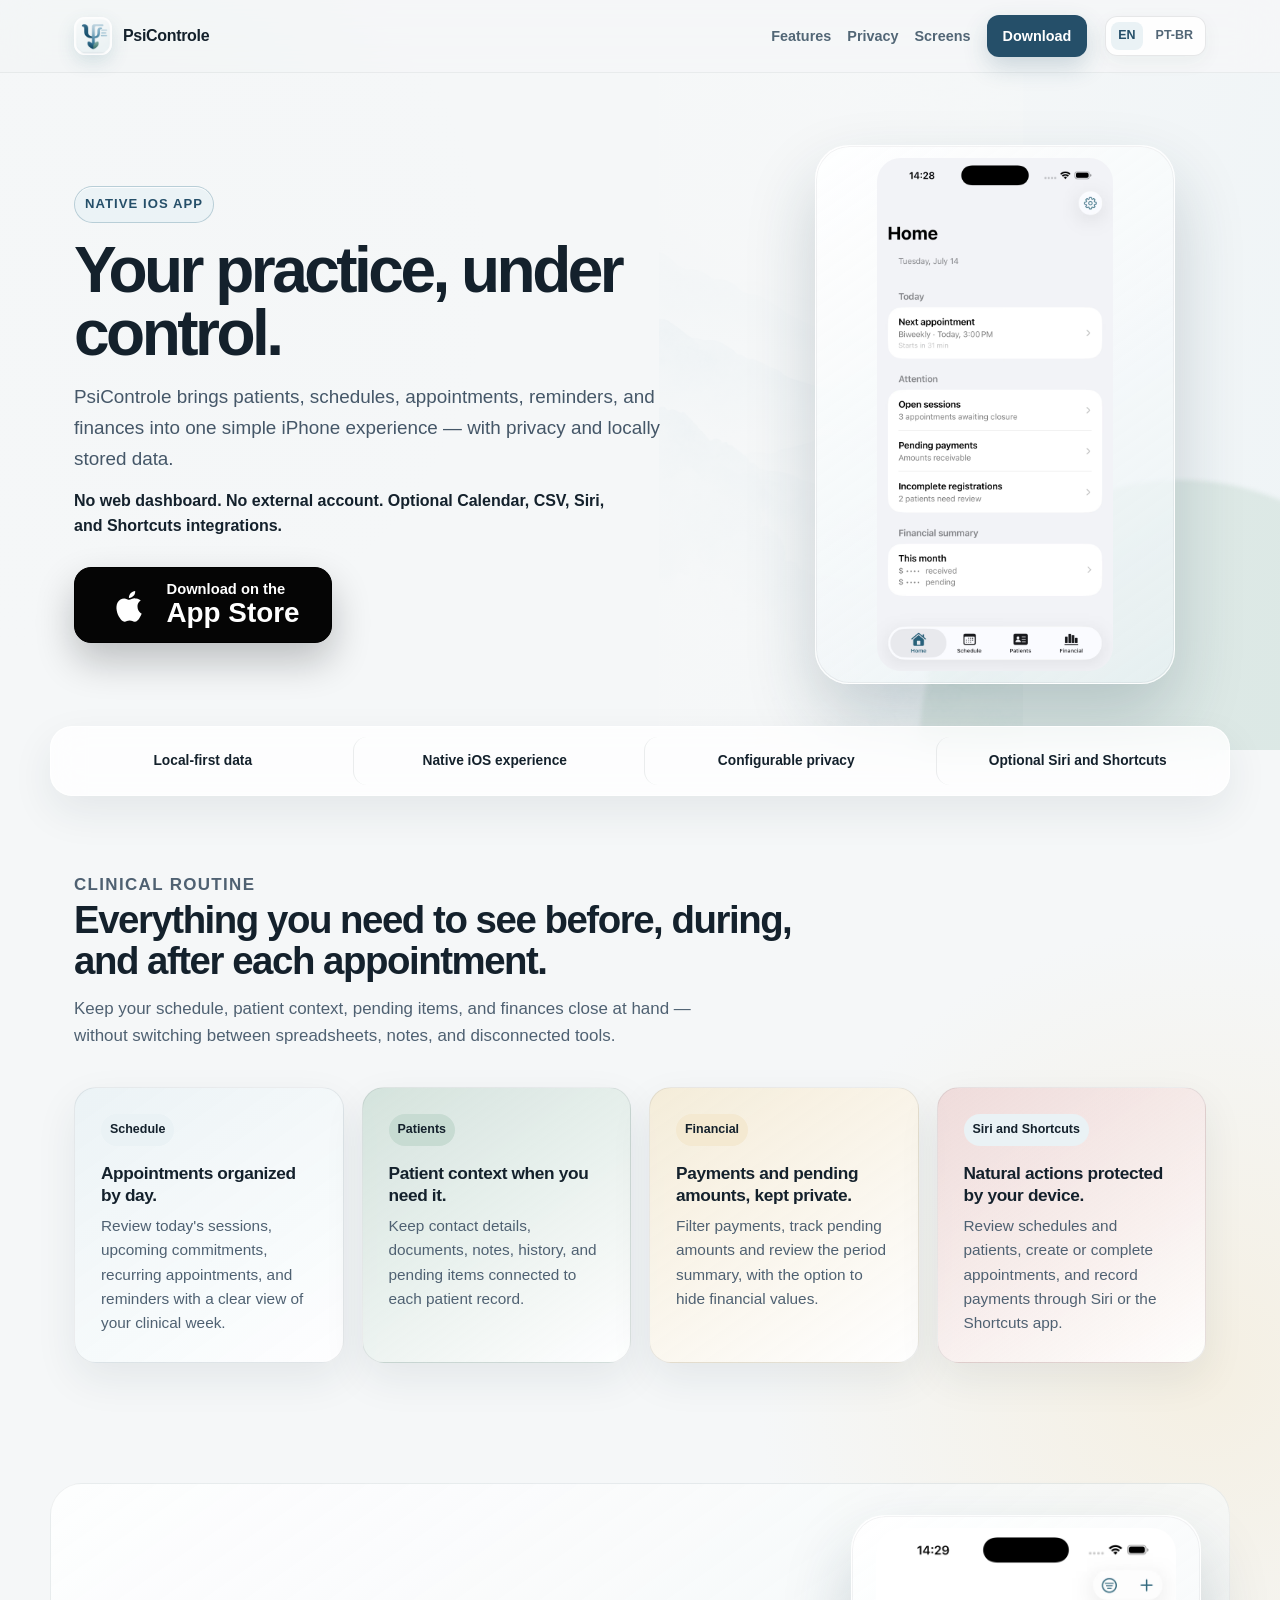
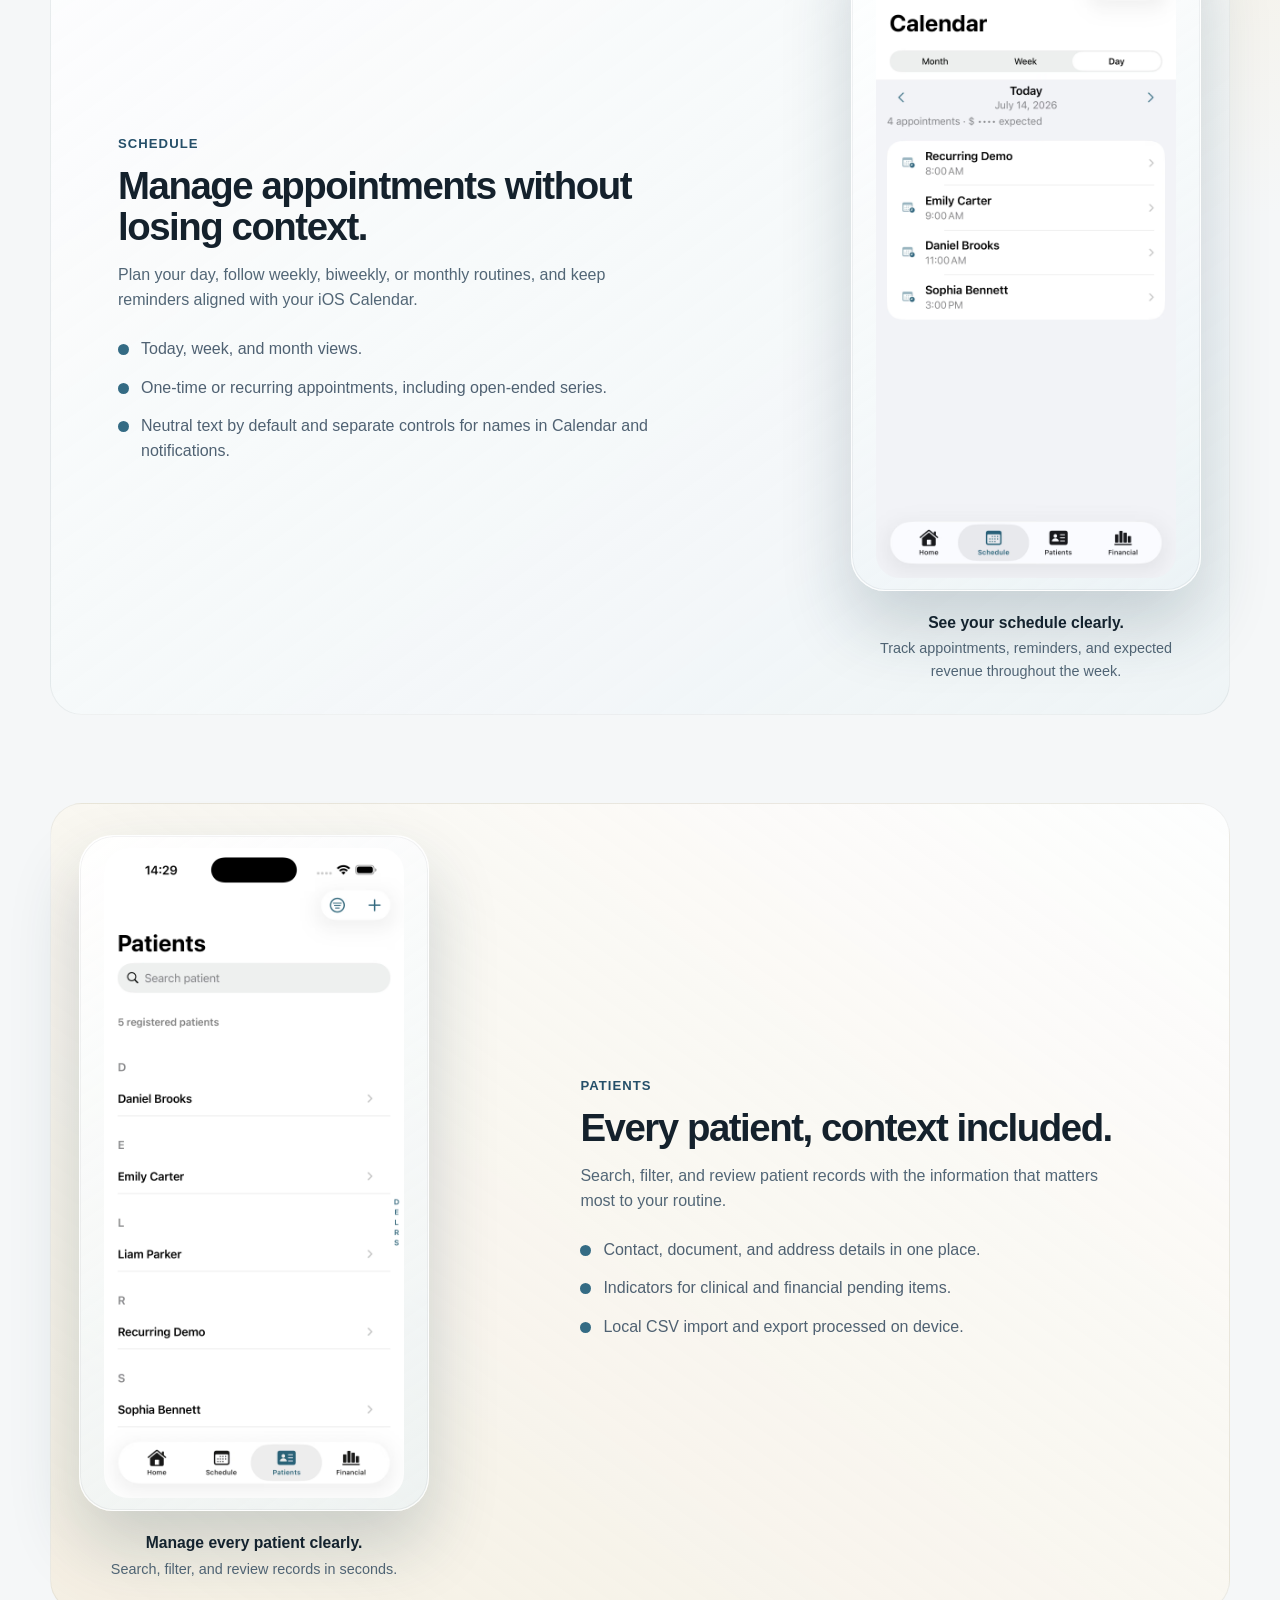
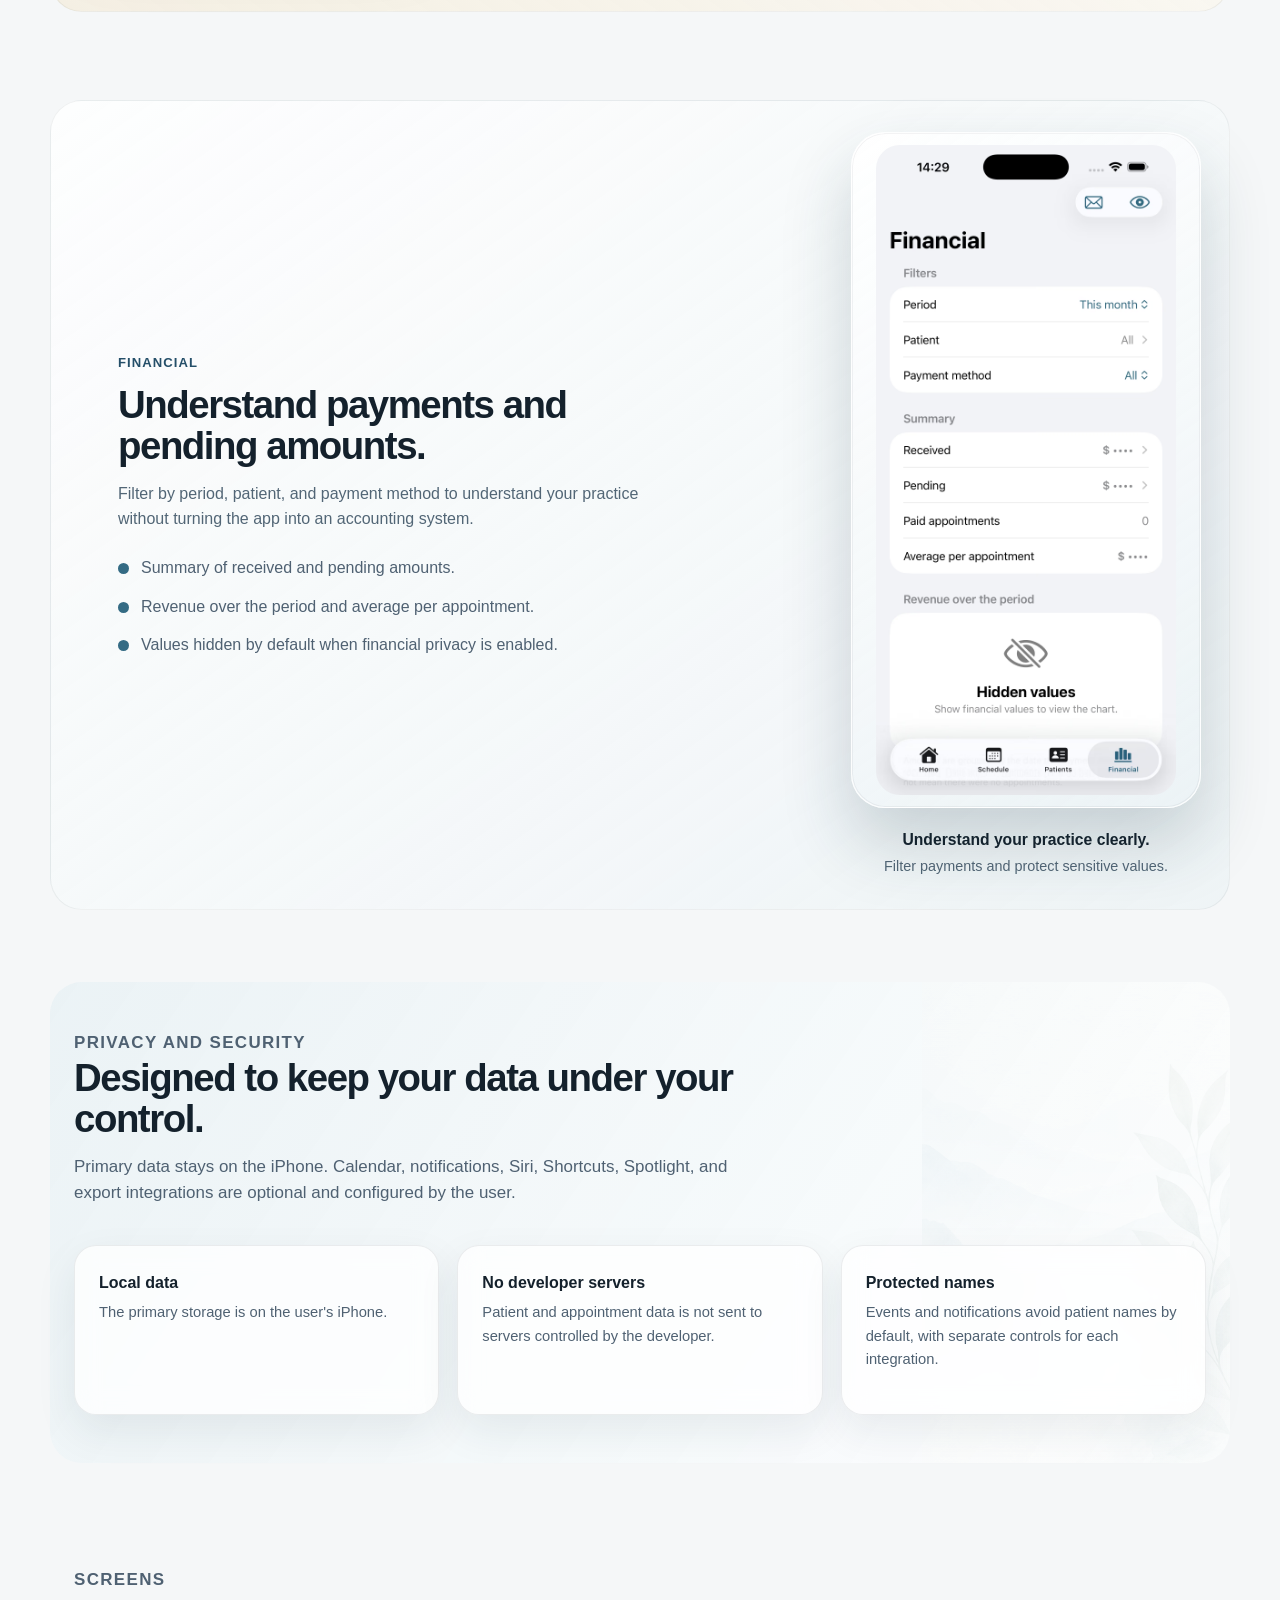
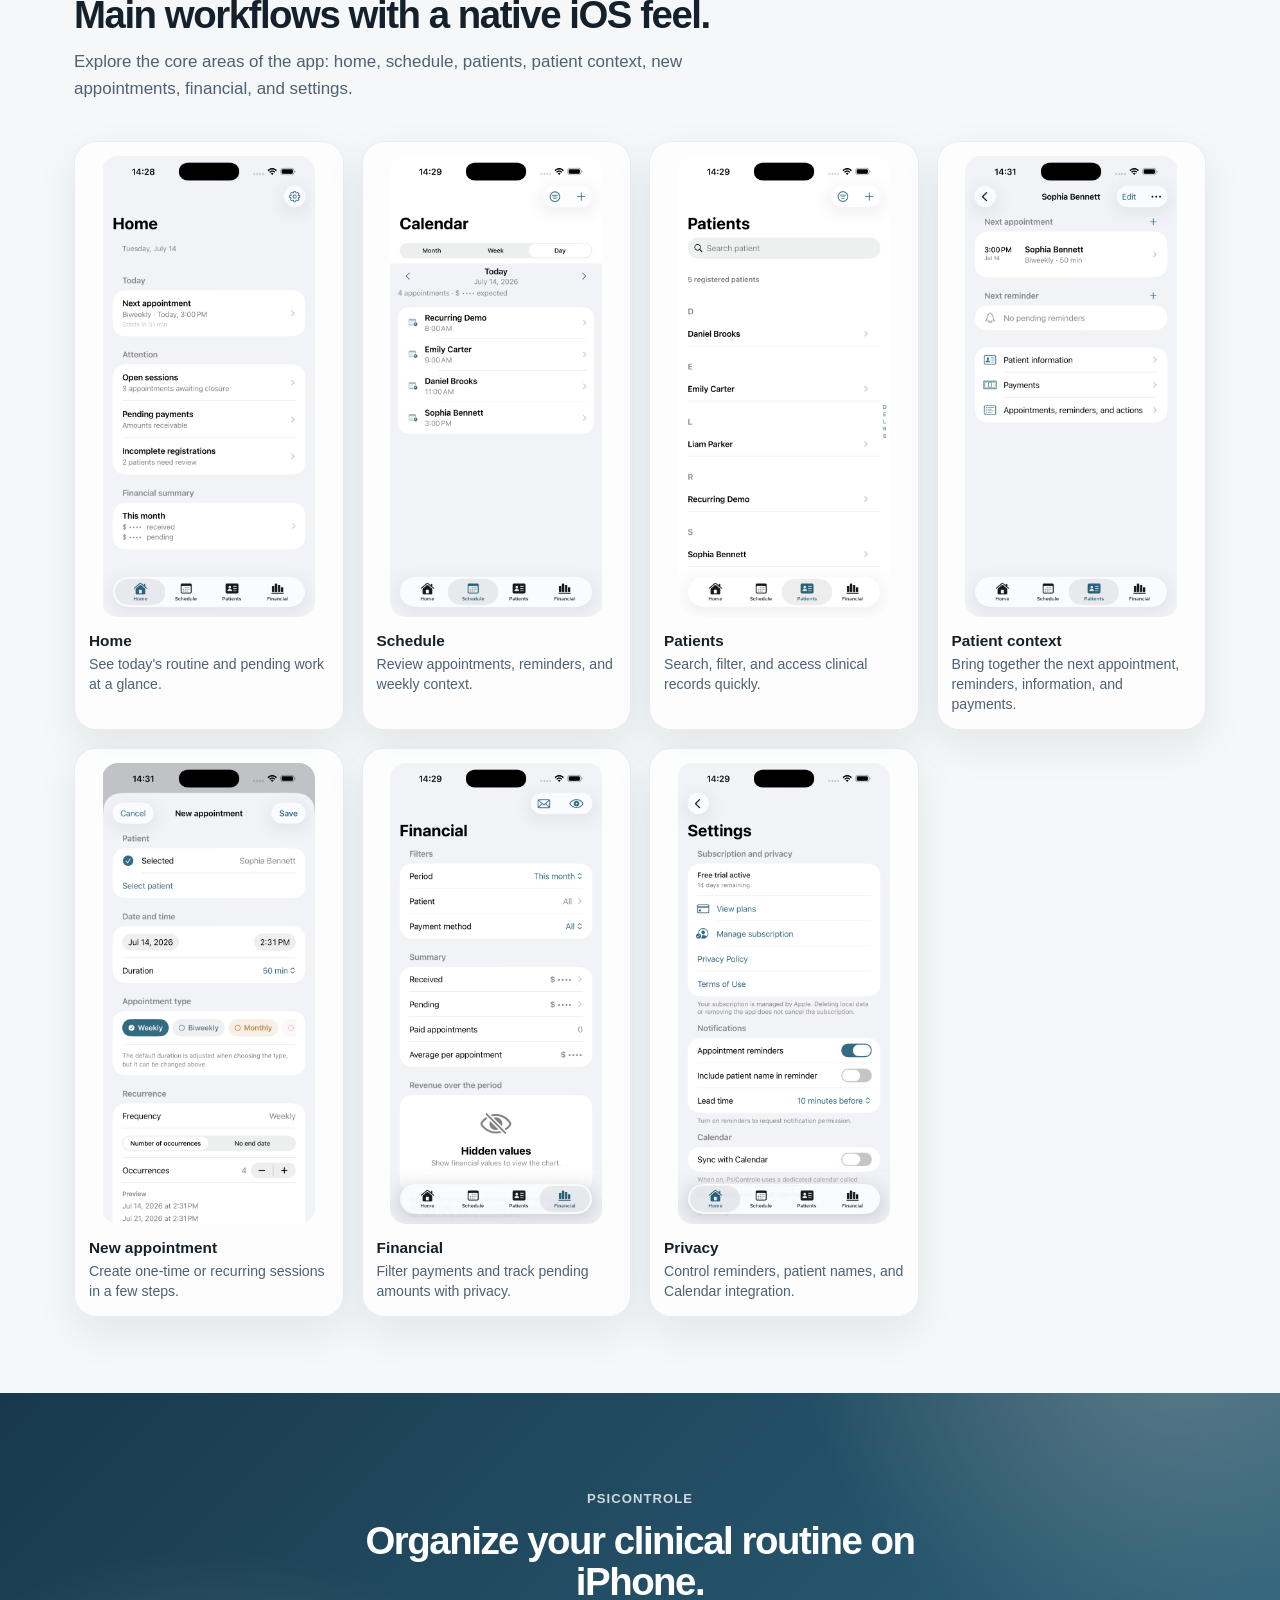
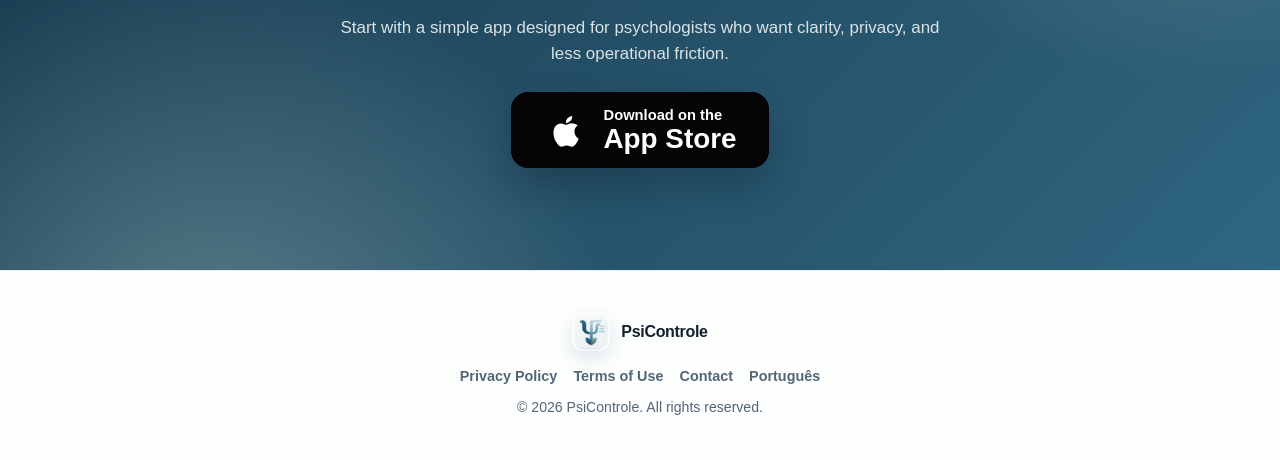
==== index.html @ e73983ee "feat: redesign static landing page" ====
<!DOCTYPE html>
<html lang="pt-BR">
<head>
  <meta charset="UTF-8">
  <meta name="viewport" content="width=device-width, initial-scale=1.0">
  <title>PsiControle</title>
  <meta name="description" content="PsiControle — agenda clínica, pacientes e recebíveis no seu iPhone.">
  <link rel="canonical" href="pt-BR/">
  <link rel="icon" href="assets/img/brand/app-icon.png">
  <link rel="stylesheet" href="styles.css?v=20260716">
  <script>
    (function () {
      var savedLanguage = "";
      var browserLanguage = "";

      try {
        savedLanguage = localStorage.getItem("psicontrole-language") || "";
      } catch (error) {
        savedLanguage = "";
      }

      if (navigator.languages && navigator.languages.length) {
        browserLanguage = navigator.languages[0];
      } else {
        browserLanguage = navigator.language || "";
      }

      savedLanguage = String(savedLanguage).toLowerCase();
      browserLanguage = String(browserLanguage).toLowerCase();

      var target = "pt-BR/";

      if (savedLanguage === "en") {
        target = "en/";
      } else if (savedLanguage === "pt-br") {
        target = "pt-BR/";
      } else if (browserLanguage.indexOf("en") === 0) {
        target = "en/";
      }

      window.location.replace(target);
    })();
  </script>
</head>
<body class="redirect-page">
  <main class="redirect-card" aria-labelledby="redirect-title">
    <img src="assets/img/brand/brand-mark.png" alt="" width="96" height="96">
    <h1 id="redirect-title">PsiControle</h1>
    <p>Escolha uma versão para abrir o site.</p>
    <div class="redirect-actions" aria-label="Idiomas disponíveis">
      <a class="button button-primary" href="pt-BR/">Português</a>
      <a class="button button-secondary" href="en/">English</a>
    </div>
  </main>
</body>
</html>
---- styles.css ----
*,
*::before,
*::after {
  box-sizing: border-box;
}

:root {
  --color-primary: #346b84;
  --color-primary-strong: #2f5d7c;
  --color-ink: #17212b;
  --color-secondary: #536678;
  --color-background: #f7f8fa;
  --color-mist: #eaf2f5;
  --color-warm: #f4e9d1;
  --color-sage: #c7dbd2;
  --color-rose: #eac6c6;
  --color-surface: rgba(255, 255, 255, 0.9);
  --color-surface-solid: #ffffff;
  --color-border: rgba(23, 33, 43, 0.12);
  --color-border-strong: rgba(52, 107, 132, 0.24);
  --shadow-soft: 0 18px 52px rgba(23, 33, 43, 0.12);
  --shadow-card: 0 10px 30px rgba(23, 33, 43, 0.08);
  --radius: 8px;
  --max-width: 1160px;
  --content-width: 720px;
  --font-stack: -apple-system, BlinkMacSystemFont, "SF Pro Display", "SF Pro Text", "Helvetica Neue", Arial, sans-serif;
}

html {
  font-size: 16px;
  -webkit-text-size-adjust: 100%;
  scroll-behavior: smooth;
  scroll-padding-top: 88px;
}

body {
  margin: 0;
  min-height: 100vh;
  font-family: var(--font-stack);
  color: var(--color-ink);
  background:
    linear-gradient(180deg, rgba(247, 248, 250, 0.78) 0%, rgba(247, 248, 250, 0.97) 620px, rgba(247, 248, 250, 1) 100%),
    url("assets/img/brand/onboarding-hero.png") calc(100% + 260px) -130px / 820px auto no-repeat,
    url("assets/img/brand/onboarding-hero.png") -360px 48% / 740px auto no-repeat,
    var(--color-background);
  line-height: 1.58;
}

img {
  display: block;
  max-width: 100%;
  height: auto;
}

picture {
  display: block;
}

a {
  color: inherit;
}

a:focus-visible,
button:focus-visible,
[tabindex]:focus-visible {
  outline: 3px solid rgba(52, 107, 132, 0.42);
  outline-offset: 3px;
}

[id] {
  scroll-margin-top: 88px;
}

.skip-link {
  position: absolute;
  left: 16px;
  top: 12px;
  z-index: 20;
  transform: translateY(-140%);
  padding: 10px 14px;
  border-radius: var(--radius);
  color: #fff;
  background: var(--color-ink);
  text-decoration: none;
}

.skip-link:focus {
  transform: translateY(0);
}

.site-header {
  position: sticky;
  top: 0;
  z-index: 10;
  border-bottom: 1px solid transparent;
  background: rgba(247, 248, 250, 0.86);
  backdrop-filter: blur(18px);
  transition: border-color 150ms ease, box-shadow 150ms ease, background 150ms ease;
}

.site-header.is-scrolled {
  border-bottom-color: rgba(23, 33, 43, 0.1);
  background: rgba(247, 248, 250, 0.94);
  box-shadow: 0 8px 22px rgba(23, 33, 43, 0.06);
}

.site-nav {
  max-width: var(--max-width);
  min-height: 66px;
  margin: 0 auto;
  padding: 0 24px;
  display: flex;
  align-items: center;
  justify-content: space-between;
  gap: 20px;
}

.brand-link,
.footer-brand {
  display: inline-flex;
  align-items: center;
  gap: 10px;
  color: var(--color-ink);
  text-decoration: none;
  font-weight: 700;
}

.brand-link img,
.footer-brand img {
  width: 34px;
  height: 34px;
}

.brand-link span,
.footer-brand span {
  line-height: 1;
}

.nav-actions {
  display: flex;
  align-items: center;
  gap: 18px;
}

.main-nav,
.lang-switch,
.footer-links {
  display: flex;
  align-items: center;
  gap: 16px;
}

.main-nav a,
.lang-switch a,
.footer-links a {
  color: var(--color-secondary);
  text-decoration: none;
  font-size: 0.9rem;
  font-weight: 650;
}

.main-nav a:hover,
.main-nav a.active,
.lang-switch a:hover,
.lang-switch a.lang-active,
.footer-links a:hover {
  color: var(--color-primary-strong);
}

.nav-download {
  min-height: 34px;
  padding: 7px 12px;
  border: 1px solid var(--color-border-strong);
  border-radius: var(--radius);
  background: rgba(255, 255, 255, 0.72);
}

.lang-switch {
  gap: 6px;
  padding: 5px;
  border: 1px solid rgba(23, 33, 43, 0.1);
  border-radius: var(--radius);
  background: rgba(255, 255, 255, 0.74);
}

.lang-switch a {
  padding: 4px 7px;
  border-radius: 6px;
  font-size: 0.78rem;
}

.lang-switch a.lang-active {
  background: var(--color-mist);
}

.page-shell {
  overflow: hidden;
}

.hero {
  position: relative;
  background:
    linear-gradient(90deg, rgba(247, 248, 250, 0.99) 0%, rgba(247, 248, 250, 0.94) 46%, rgba(247, 248, 250, 0.7) 100%),
    url("assets/img/brand/onboarding-hero.png") right center / auto 102% no-repeat;
}

.hero-inner {
  max-width: var(--max-width);
  margin: 0 auto;
  padding: 82px 24px 62px;
  display: grid;
  grid-template-columns: minmax(0, 0.9fr) minmax(300px, 0.74fr);
  align-items: center;
  gap: 68px;
}

.hero-copy {
  max-width: 650px;
}

.eyebrow,
.section-kicker {
  color: var(--color-primary-strong);
  font-size: 0.82rem;
  font-weight: 800;
  text-transform: uppercase;
  letter-spacing: 0;
}

.eyebrow {
  display: inline-flex;
  align-items: center;
  gap: 8px;
  margin: 0 0 16px;
  padding: 7px 10px;
  border: 1px solid var(--color-border-strong);
  border-radius: var(--radius);
  background: rgba(234, 242, 245, 0.78);
}

.section-kicker {
  margin-bottom: 10px;
}

h1,
h2,
h3,
p {
  margin-top: 0;
}

h1 {
  margin-bottom: 18px;
  font-size: 3.8rem;
  line-height: 1.04;
  font-weight: 800;
  letter-spacing: 0;
}

h2 {
  margin-bottom: 14px;
  font-size: 2rem;
  line-height: 1.18;
  font-weight: 780;
  letter-spacing: 0;
}

h3 {
  margin-bottom: 8px;
  font-size: 1.08rem;
  line-height: 1.28;
  font-weight: 760;
  letter-spacing: 0;
}

p {
  color: var(--color-secondary);
}

code {
  padding: 2px 5px;
  border: 1px solid rgba(23, 33, 43, 0.1);
  border-radius: 5px;
  color: var(--color-ink);
  background: rgba(255, 255, 255, 0.74);
  font-family: "SF Mono", ui-monospace, Menlo, Consolas, monospace;
  font-size: 0.9em;
}

.hero-subtitle {
  max-width: 590px;
  margin-bottom: 14px;
  color: #455768;
  font-size: 1.16rem;
}

.hero-support {
  max-width: 560px;
  margin-bottom: 28px;
  color: var(--color-ink);
  font-size: 1rem;
  font-weight: 680;
}

.hero-actions,
.section-actions {
  display: flex;
  align-items: center;
  flex-wrap: wrap;
  gap: 14px;
}

.button {
  display: inline-flex;
  min-height: 48px;
  align-items: center;
  justify-content: center;
  padding: 13px 18px;
  border: 1px solid transparent;
  border-radius: var(--radius);
  text-decoration: none;
  font-size: 0.98rem;
  font-weight: 760;
  line-height: 1.1;
  transition: transform 150ms ease, box-shadow 150ms ease, background 150ms ease;
}

.button:hover {
  transform: translateY(-1px);
}

.button-primary {
  color: #fff;
  background: var(--color-primary-strong);
  box-shadow: 0 12px 28px rgba(47, 93, 124, 0.26);
}

.button-primary:hover {
  background: var(--color-primary);
}

.button-secondary {
  color: var(--color-primary-strong);
  border-color: var(--color-border-strong);
  background: rgba(255, 255, 255, 0.74);
}

.button.is-disabled,
.app-store-badge.is-disabled,
.nav-download.is-disabled {
  cursor: default;
  opacity: 0.58;
  box-shadow: none;
}

.button.is-disabled:hover,
.app-store-badge.is-disabled:hover,
.nav-download.is-disabled:hover {
  transform: none;
}

.app-store-badge {
  display: inline-flex;
  width: 258px;
  min-height: 76px;
  align-items: center;
  justify-content: center;
  gap: 16px;
  padding: 12px 22px;
  border: 1px solid #000;
  border-radius: 14px;
  color: #fff;
  background: #050505;
  text-decoration: none;
  box-shadow: 0 12px 28px rgba(0, 0, 0, 0.22);
  transition: transform 150ms ease, box-shadow 150ms ease, background 150ms ease;
}

.app-store-badge:hover {
  transform: translateY(-1px);
  background: #151515;
  box-shadow: 0 14px 30px rgba(0, 0, 0, 0.26);
}

.app-store-glyph {
  flex: 0 0 auto;
  width: 44px;
  height: 44px;
}

.app-store-glyph svg {
  width: 100%;
  height: 100%;
  fill: currentColor;
}

.app-store-copy {
  display: grid;
  gap: 2px;
  min-width: 0;
  text-align: left;
  line-height: 1;
}

.app-store-preline,
.app-store-store {
  display: block;
  color: #fff;
  white-space: nowrap;
}

.app-store-preline {
  font-size: 0.92rem;
  font-weight: 600;
}

.app-store-store {
  font-size: 1.74rem;
  font-weight: 760;
}

.hero-visual {
  justify-self: center;
  width: min(100%, 420px);
}

.phone-frame {
  position: relative;
  padding: 0;
  border: 0;
  background: transparent;
  box-shadow: none;
}

.phone-frame img {
  width: 100%;
  aspect-ratio: 1242 / 2688;
  object-fit: contain;
  box-shadow: none;
  mix-blend-mode: multiply;
}

.hero .phone-frame img {
  height: min(58svh, 560px);
  width: auto;
  max-width: 100%;
  aspect-ratio: auto;
  object-position: top center;
}

.trust-strip {
  padding: 0 24px;
}

.trust-strip-inner {
  max-width: var(--max-width);
  margin: 0 auto;
  display: grid;
  grid-template-columns: repeat(4, minmax(0, 1fr));
  gap: 12px;
}

.trust-item {
  min-height: 48px;
  padding: 12px 16px;
  display: flex;
  align-items: center;
  justify-content: center;
  border: 1px solid rgba(52, 107, 132, 0.16);
  border-radius: var(--radius);
  background: rgba(255, 255, 255, 0.82);
}

.trust-item strong {
  display: block;
  color: var(--color-ink);
  font-size: 0.86rem;
  line-height: 1.25;
  text-align: center;
}

.content-section {
  max-width: var(--max-width);
  margin: 0 auto;
  padding: 82px 24px;
}

.section-heading {
  max-width: var(--content-width);
  margin-bottom: 30px;
}

.section-heading p {
  max-width: 670px;
  margin-bottom: 0;
  color: #4f6172;
  font-size: 1.06rem;
}

.feature-grid {
  display: grid;
  grid-template-columns: repeat(3, minmax(0, 1fr));
  gap: 16px;
}

.feature-card,
.privacy-point,
.legal-card,
.screenshot-card {
  border: 1px solid var(--color-border);
  border-radius: var(--radius);
  background: var(--color-surface);
  box-shadow: var(--shadow-card);
}

.feature-card {
  min-height: 196px;
  padding: 22px;
}

.feature-card p {
  margin-bottom: 0;
  color: #4f6172;
  font-size: 0.96rem;
}

.feature-chip {
  display: inline-flex;
  margin-bottom: 16px;
  padding: 6px 9px;
  border-radius: 6px;
  color: var(--color-ink);
  background: var(--chip-color, var(--color-mist));
  font-size: 0.78rem;
  font-weight: 800;
}

.feature-chip.teal {
  --chip-color: var(--color-mist);
}

.feature-chip.warm {
  --chip-color: var(--color-warm);
}

.feature-chip.sage {
  --chip-color: var(--color-sage);
}

.feature-chip.rose {
  --chip-color: var(--color-rose);
}

.split-section {
  display: grid;
  grid-template-columns: minmax(0, 0.92fr) minmax(280px, 0.72fr);
  gap: 42px;
  align-items: center;
}

.split-section.reverse {
  grid-template-columns: minmax(280px, 0.72fr) minmax(0, 0.92fr);
}

.split-section.reverse .split-copy {
  order: 2;
}

.split-section.reverse .split-media {
  order: 1;
}

.split-copy {
  max-width: 620px;
}

.check-list {
  display: grid;
  gap: 13px;
  margin: 24px 0 0;
  padding: 0;
  list-style: none;
}

.check-list li {
  display: grid;
  grid-template-columns: 11px minmax(0, 1fr);
  gap: 12px;
  color: #4f6172;
}

.check-list li::before {
  content: "";
  width: 11px;
  height: 11px;
  margin-top: 8px;
  border-radius: 50%;
  background: var(--color-primary);
}

.split-media {
  justify-self: center;
  width: min(100%, 430px);
  margin: 0;
}

.split-media .phone-frame img {
  width: 100%;
  max-height: none;
  margin: 0 auto;
}

.screen-caption {
  max-width: 340px;
  margin: 14px auto 0;
  text-align: center;
}

.screen-caption strong,
.screen-caption span {
  display: block;
}

.screen-caption strong {
  color: var(--color-ink);
  font-size: 0.98rem;
}

.screen-caption span {
  margin-top: 2px;
  color: var(--color-secondary);
  font-size: 0.9rem;
}

.privacy-section {
  position: relative;
}

.privacy-section::before {
  content: "";
  position: absolute;
  inset: 34px 24px;
  z-index: -1;
  border-radius: var(--radius);
  background:
    linear-gradient(135deg, rgba(255, 255, 255, 0.9), rgba(234, 242, 245, 0.76)),
    url("assets/img/brand/onboarding-hero.png") right center / auto 132% no-repeat;
}

.privacy-points {
  display: grid;
  grid-template-columns: repeat(3, minmax(0, 1fr));
  gap: 14px;
}

.privacy-point {
  min-height: 154px;
  padding: 18px;
}

.privacy-point strong,
.privacy-point span {
  display: block;
}

.privacy-point strong {
  margin-bottom: 6px;
  color: var(--color-ink);
}

.privacy-point span {
  color: #4f6172;
  font-size: 0.92rem;
}

.screenshot-gallery {
  display: grid;
  grid-template-columns: repeat(2, minmax(0, 1fr));
  gap: 18px;
}

.screenshot-card {
  min-width: 0;
  margin: 0;
  padding: 16px;
}

.screenshot-card img {
  width: 100%;
  max-height: none;
  margin: 0 auto;
  aspect-ratio: 1242 / 2688;
  object-fit: contain;
  mix-blend-mode: multiply;
}

.screenshot-card figcaption {
  margin-top: 12px;
}

.screenshot-card figcaption strong,
.screenshot-card figcaption span {
  display: block;
}

.screenshot-card figcaption strong {
  color: var(--color-ink);
  font-size: 0.96rem;
}

.screenshot-card figcaption span {
  margin-top: 2px;
  color: #4f6172;
  font-size: 0.88rem;
  line-height: 1.42;
}

.final-cta {
  padding: 84px 24px 90px;
  background:
    linear-gradient(135deg, rgba(234, 242, 245, 0.94), rgba(255, 255, 255, 0.84)),
    url("assets/img/brand/onboarding-hero.png") center 50% / 860px auto no-repeat;
}

.final-cta-inner {
  max-width: 720px;
  margin: 0 auto;
  display: grid;
  justify-items: center;
  text-align: center;
}

.final-cta h2 {
  max-width: 620px;
  margin-bottom: 12px;
}

.final-cta p:not(.section-kicker) {
  max-width: 620px;
  margin-bottom: 24px;
  color: #4f6172;
  font-size: 1.06rem;
}

.site-footer {
  border-top: 1px solid rgba(23, 33, 43, 0.08);
  background: rgba(255, 255, 255, 0.78);
}

.footer-inner {
  max-width: var(--max-width);
  margin: 0 auto;
  padding: 34px 24px;
  display: flex;
  flex-direction: column;
  gap: 14px;
  align-items: center;
  text-align: center;
}

.footer-inner > div {
  display: grid;
  justify-items: center;
}

.footer-inner p {
  margin-bottom: 0;
}

.footer-meta {
  display: grid;
  gap: 8px;
  justify-items: center;
  color: var(--color-secondary);
  font-size: 0.88rem;
}

.footer-meta p {
  margin: 0;
  color: inherit;
}

.legal-main {
  max-width: 820px;
  margin: 0 auto;
  padding: 54px 24px 78px;
}

.legal-hero {
  margin-bottom: 28px;
}

.legal-hero h1 {
  margin-bottom: 10px;
  font-size: 2.55rem;
}

.effective-date {
  display: block;
  color: var(--color-secondary);
  font-size: 0.94rem;
  font-weight: 650;
}

.legal-card {
  padding: 26px;
}

.legal-section {
  padding: 24px 0;
  border-bottom: 1px solid rgba(23, 33, 43, 0.1);
}

.legal-section:first-child {
  padding-top: 0;
}

.legal-section:last-child {
  padding-bottom: 0;
  border-bottom: 0;
}

.legal-section h2 {
  margin-bottom: 8px;
  color: var(--color-primary-strong);
  font-size: 1.13rem;
}

.legal-section p {
  margin-bottom: 10px;
}

.legal-section p:last-child {
  margin-bottom: 0;
}

.contact-link {
  color: var(--color-primary-strong);
  font-weight: 760;
  word-break: break-word;
}

.redirect-page {
  min-height: 100vh;
  display: grid;
  place-items: center;
  padding: 24px;
}

.redirect-card {
  width: min(100%, 440px);
  padding: 28px;
  border: 1px solid var(--color-border);
  border-radius: var(--radius);
  background: var(--color-surface);
  box-shadow: var(--shadow-card);
  text-align: center;
}

.redirect-card img {
  margin: 0 auto 16px;
}

.redirect-card h1 {
  margin-bottom: 8px;
  font-size: 2rem;
}

.redirect-actions {
  display: flex;
  justify-content: center;
  flex-wrap: wrap;
  gap: 10px;
  margin-top: 20px;
}

@media (max-width: 1040px) {
  .hero-inner {
    grid-template-columns: minmax(0, 1fr) minmax(230px, 320px);
    gap: 36px;
    padding-top: 58px;
  }

  .hero .phone-frame img {
    height: 460px;
  }

  h1 {
    font-size: 3rem;
  }

  .privacy-points,
  .screenshot-gallery {
    grid-template-columns: repeat(2, minmax(0, 1fr));
  }
}

@media (max-width: 820px) {
  .site-nav {
    min-height: 58px;
    padding-top: 10px;
    padding-bottom: 10px;
  }

  .main-nav {
    display: none;
  }

  .hero,
  .hero-inner {
    min-height: auto;
    grid-template-columns: 1fr;
  }

  .hero-inner,
  .split-section,
  .split-section.reverse {
    grid-template-columns: 1fr;
  }

  .split-section.reverse .split-copy,
  .split-section.reverse .split-media {
    order: initial;
  }

  .hero-visual {
    width: min(100%, 320px);
  }

  .feature-grid,
  .trust-strip-inner {
    grid-template-columns: repeat(2, minmax(0, 1fr));
  }

  .split-copy {
    max-width: var(--content-width);
  }
}

@media (max-width: 680px) {
  html {
    scroll-padding-top: 86px;
  }

  [id] {
    scroll-margin-top: 86px;
  }

  body {
    background: var(--color-background);
  }

  .site-nav {
    min-height: 50px;
    padding-left: 16px;
    padding-right: 16px;
    padding-top: 8px;
    padding-bottom: 8px;
  }

  .brand-link span {
    display: none;
  }

  .lang-switch {
    padding: 4px;
  }

  .lang-switch a {
    padding: 4px 6px;
    font-size: 0.74rem;
  }

  .hero {
    background:
      linear-gradient(180deg, rgba(247, 248, 250, 0.99) 0%, rgba(247, 248, 250, 0.96) 64%, rgba(234, 242, 245, 0.7) 100%);
  }

  .hero-inner,
  .content-section,
  .legal-main {
    padding-left: 16px;
    padding-right: 16px;
  }

  .hero-inner {
    gap: 16px;
    padding-top: 28px;
    padding-bottom: 18px;
  }

  h1 {
    font-size: 2.02rem;
    line-height: 1.06;
  }

  h2 {
    font-size: 1.6rem;
  }

  .hero-subtitle,
  .section-heading p,
  .final-cta p:not(.section-kicker) {
    font-size: 1rem;
  }

  .hero-subtitle {
    margin-bottom: 12px;
    line-height: 1.5;
  }

  .hero-support {
    margin-bottom: 18px;
    font-size: 0.96rem;
    line-height: 1.45;
  }

  .hero-actions,
  .section-actions {
    flex-direction: column;
    align-items: center;
    gap: 8px;
  }

  .app-store-badge {
    width: 218px;
    min-height: 64px;
    gap: 12px;
    padding: 10px 16px;
  }

  .app-store-glyph {
    width: 34px;
    height: 34px;
  }

  .app-store-preline {
    font-size: 0.78rem;
  }

  .app-store-store {
    font-size: 1.4rem;
  }

  .hero-visual {
    justify-self: stretch;
    width: 100vw;
    margin: 18px calc(50% - 50vw) 0;
  }

  .hero .phone-frame img {
    width: 100%;
    height: auto;
    margin: 0 auto;
    object-position: top center;
  }

  .hero .phone-frame,
  .split-media .phone-frame {
    -webkit-mask-image: none;
    mask-image: none;
  }

  .trust-strip {
    padding: 8px 16px 0;
  }

  .trust-strip-inner,
  .feature-grid,
  .privacy-points,
  .screenshot-gallery {
    grid-template-columns: 1fr;
  }

  .trust-strip-inner {
    grid-template-columns: repeat(2, minmax(0, 1fr));
    gap: 8px;
  }

  .trust-item {
    min-height: 40px;
    padding: 9px 10px;
  }

  .trust-item strong {
    font-size: 0.78rem;
  }

  .content-section {
    padding-top: 52px;
    padding-bottom: 52px;
  }

  .feature-grid {
    gap: 12px;
  }

  .feature-card,
  .privacy-point {
    min-height: 0;
    padding: 18px 20px;
  }

  .feature-card p {
    font-size: 0.98rem;
  }

  .feature-chip {
    margin-bottom: 12px;
  }

  .split-media {
    justify-self: stretch;
    width: 100vw;
    margin: 10px calc(50% - 50vw) 0;
  }

  .split-media .phone-frame img {
    width: 100%;
    max-height: none;
  }

  .screen-caption {
    max-width: 360px;
    padding: 0 16px;
    text-align: left;
  }

  .privacy-section::before {
    inset: 18px 0;
    border-radius: 0;
    background:
      linear-gradient(135deg, rgba(255, 255, 255, 0.88), rgba(234, 242, 245, 0.68)),
      url("assets/img/brand/onboarding-hero.png") center 20% / 560px auto no-repeat;
  }

  .screenshot-gallery {
    width: 100vw;
    margin-right: calc(50% - 50vw);
    margin-left: calc(50% - 50vw);
  }

  .screenshot-card {
    display: block;
    padding: 0;
    border-right: 0;
    border-left: 0;
    border-radius: 0;
  }

  .screenshot-card img {
    width: 100%;
    max-height: none;
  }

  .screenshot-card figcaption {
    margin-top: 12px;
    padding: 0 16px 16px;
  }

  .final-cta {
    padding: 62px 16px 66px;
  }

  .footer-links {
    align-items: center;
    flex-direction: column;
    gap: 10px;
  }

  .legal-hero h1 {
    font-size: 2rem;
  }

  .legal-card {
    padding: 20px;
  }
}

@media (max-width: 390px) {
  .screenshot-card img {
    max-height: none;
  }
}

@media (prefers-reduced-motion: reduce) {
  html {
    scroll-behavior: auto;
  }

  *,
  *::before,
  *::after {
    transition-duration: 0.001ms !important;
    animation-duration: 0.001ms !important;
    animation-iteration-count: 1 !important;
  }
}

/* Premium mobile-first redesign */
:root {
  --color-primary: #346b84;
  --color-primary-strong: #254f69;
  --color-ink: #14212c;
  --color-secondary: #526676;
  --color-background: #f5f7f8;
  --color-surface: rgba(255, 255, 255, 0.88);
  --color-border: rgba(20, 33, 44, 0.1);
  --color-border-strong: rgba(52, 107, 132, 0.28);
  --shadow-soft: 0 28px 80px rgba(24, 53, 68, 0.14);
  --shadow-card: 0 16px 42px rgba(24, 53, 68, 0.08);
  --shadow-phone: 0 34px 70px rgba(24, 53, 68, 0.2);
  --radius: 18px;
  --radius-small: 12px;
  --radius-large: 28px;
  --max-width: 1180px;
  --content-width: 740px;
  --motion-duration: 560ms;
  --motion-ease: cubic-bezier(0.2, 0.72, 0.2, 1);
}

body {
  background:
    radial-gradient(circle at 8% 4%, rgba(199, 219, 210, 0.5), transparent 24rem),
    radial-gradient(circle at 94% 20%, rgba(244, 233, 209, 0.55), transparent 28rem),
    var(--color-background);
}

.site-header {
  border-bottom-color: rgba(20, 33, 44, 0.06);
  background: rgba(245, 247, 248, 0.78);
  backdrop-filter: saturate(150%) blur(22px);
  -webkit-backdrop-filter: saturate(150%) blur(22px);
}

.site-header.is-scrolled {
  background: rgba(245, 247, 248, 0.94);
  box-shadow: 0 10px 34px rgba(24, 53, 68, 0.08);
}

.site-nav {
  min-height: 72px;
}

.brand-link,
.footer-brand {
  gap: 11px;
  letter-spacing: -0.02em;
}

.brand-link img,
.footer-brand img {
  width: 38px;
  height: 38px;
  border-radius: 11px;
  box-shadow: 0 7px 18px rgba(52, 107, 132, 0.16);
}

.main-nav a,
.lang-switch a,
.footer-links a {
  transition: color 180ms ease, background 180ms ease, transform 180ms ease;
}

.main-nav a:hover,
.lang-switch a:hover,
.footer-links a:hover {
  transform: translateY(-1px);
}

.nav-download {
  min-height: 40px;
  padding: 9px 15px;
  color: #fff !important;
  border-color: transparent;
  border-radius: 12px;
  background: var(--color-primary-strong);
  box-shadow: 0 10px 24px rgba(37, 79, 105, 0.2);
}

.nav-download:hover {
  background: var(--color-primary);
}

.lang-switch {
  border-radius: 12px;
  background: rgba(255, 255, 255, 0.82);
  box-shadow: 0 6px 20px rgba(24, 53, 68, 0.05);
}

.lang-switch a {
  border-radius: 8px;
}

.hero {
  isolation: isolate;
  overflow: hidden;
  background:
    linear-gradient(105deg, rgba(245, 247, 248, 0.99) 8%, rgba(245, 247, 248, 0.9) 58%, rgba(234, 242, 245, 0.56)),
    image-set(
      url("assets/img/brand/onboarding-hero.avif") type("image/avif"),
      url("assets/img/brand/onboarding-hero.webp") type("image/webp"),
      url("assets/img/brand/onboarding-hero.png") type("image/png")
    ) right 28% center / auto 116% no-repeat;
}

.hero::after {
  content: "";
  position: absolute;
  z-index: -1;
  width: 520px;
  height: 520px;
  right: max(-170px, calc((100vw - var(--max-width)) / 2 - 210px));
  bottom: -250px;
  border-radius: 50%;
  background: rgba(199, 219, 210, 0.46);
  filter: blur(2px);
}

.hero-inner {
  min-height: 660px;
  padding-top: 72px;
  padding-bottom: 66px;
  grid-template-columns: minmax(0, 1fr) minmax(280px, 0.68fr);
  gap: clamp(42px, 7vw, 92px);
}

.hero-copy {
  position: relative;
  z-index: 1;
}

.eyebrow,
.section-kicker {
  letter-spacing: 0.08em;
}

.eyebrow {
  border-radius: 999px;
  background: rgba(234, 242, 245, 0.9);
  box-shadow: inset 0 1px 0 rgba(255, 255, 255, 0.8);
}

h1 {
  max-width: 720px;
  font-size: clamp(3.5rem, 5vw, 4.7rem);
  line-height: 0.98;
  letter-spacing: -0.055em;
}

h2 {
  font-size: clamp(2rem, 3vw, 2.75rem);
  line-height: 1.08;
  letter-spacing: -0.038em;
}

h3 {
  letter-spacing: -0.02em;
}

.hero-subtitle {
  font-size: 1.18rem;
  line-height: 1.62;
}

.app-store-badge {
  border-radius: 17px;
  box-shadow: 0 18px 38px rgba(8, 14, 18, 0.24);
  transition: transform 200ms var(--motion-ease), box-shadow 200ms ease, background 200ms ease;
}

.app-store-badge:hover {
  transform: translateY(-3px) scale(1.01);
  box-shadow: 0 24px 46px rgba(8, 14, 18, 0.28);
}

.hero-visual {
  width: min(100%, 360px);
}

.hero .phone-frame,
.split-media .phone-frame {
  position: relative;
  padding: 12px;
  overflow: hidden;
  border: 1px solid rgba(255, 255, 255, 0.82);
  border-radius: 34px;
  background: linear-gradient(145deg, rgba(255, 255, 255, 0.9), rgba(234, 242, 245, 0.7));
  box-shadow: var(--shadow-phone);
}

.hero .phone-frame::before,
.split-media .phone-frame::before {
  content: "";
  position: absolute;
  inset: 0;
  pointer-events: none;
  border-radius: inherit;
  box-shadow: inset 0 0 0 1px rgba(20, 33, 44, 0.05), inset 0 1px 0 rgba(255, 255, 255, 0.85);
}

.phone-frame img {
  mix-blend-mode: normal;
}

.hero .phone-frame img {
  height: min(57svh, 540px);
  margin-right: auto;
  margin-left: auto;
  border-radius: 24px;
}

.trust-strip {
  position: relative;
  z-index: 2;
  margin-top: -24px;
}

.trust-strip-inner {
  padding: 10px;
  gap: 8px;
  border: 1px solid rgba(255, 255, 255, 0.86);
  border-radius: 22px;
  background: rgba(255, 255, 255, 0.78);
  box-shadow: var(--shadow-card);
  backdrop-filter: blur(16px);
  -webkit-backdrop-filter: blur(16px);
}

.trust-item {
  border: 0;
  border-radius: 14px;
  background: transparent;
}

.trust-item + .trust-item {
  border-left: 1px solid rgba(20, 33, 44, 0.08);
}

.content-section {
  padding-top: 76px;
  padding-bottom: 76px;
}

.section-heading {
  margin-bottom: 38px;
}

.feature-grid {
  grid-template-columns: repeat(4, minmax(0, 1fr));
  gap: 18px;
}

.feature-card,
.privacy-point,
.legal-card,
.screenshot-card {
  border-color: rgba(20, 33, 44, 0.08);
  border-radius: 22px;
  box-shadow: var(--shadow-card);
}

.feature-card {
  min-height: 238px;
  padding: 26px;
  overflow: hidden;
  transition: transform 220ms var(--motion-ease), box-shadow 220ms ease, border-color 220ms ease;
}

.feature-card:nth-child(1) {
  background: linear-gradient(145deg, rgba(234, 242, 245, 0.95), rgba(255, 255, 255, 0.88));
}

.feature-card:nth-child(2) {
  background: linear-gradient(145deg, rgba(199, 219, 210, 0.72), rgba(255, 255, 255, 0.9));
}

.feature-card:nth-child(3) {
  background: linear-gradient(145deg, rgba(244, 233, 209, 0.8), rgba(255, 255, 255, 0.9));
}

.feature-card:nth-child(4) {
  background: linear-gradient(145deg, rgba(234, 198, 198, 0.55), rgba(255, 255, 255, 0.9));
}

.feature-card:hover {
  transform: translateY(-5px);
  border-color: rgba(52, 107, 132, 0.18);
  box-shadow: 0 24px 54px rgba(24, 53, 68, 0.12);
}

.feature-chip {
  border-radius: 999px;
}

.split-section {
  position: relative;
  min-height: 790px;
  grid-template-columns: minmax(0, 1fr) minmax(280px, 360px);
  gap: clamp(48px, 8vw, 108px);
}

.split-section.reverse {
  grid-template-columns: minmax(280px, 360px) minmax(0, 1fr);
}

.split-section::before {
  content: "";
  position: absolute;
  inset: 44px 0;
  z-index: -1;
  border: 1px solid rgba(20, 33, 44, 0.06);
  border-radius: 32px;
  background: linear-gradient(145deg, rgba(255, 255, 255, 0.8), rgba(234, 242, 245, 0.58));
}

.split-section.reverse::before {
  background: linear-gradient(215deg, rgba(255, 255, 255, 0.82), rgba(244, 233, 209, 0.54));
}

.split-copy {
  padding: 44px;
}

.split-media {
  width: min(100%, 350px);
}

.split-media .phone-frame img {
  max-height: 650px;
  width: auto;
  border-radius: 24px;
}

.screen-caption {
  margin-top: 20px;
}

.privacy-section {
  min-height: 500px;
  display: grid;
  align-content: center;
}

.privacy-section::before {
  inset: 28px 0;
  border-radius: 32px;
  background:
    linear-gradient(125deg, rgba(234, 242, 245, 0.96), rgba(255, 255, 255, 0.86)),
    image-set(
      url("assets/img/brand/onboarding-hero.avif") type("image/avif"),
      url("assets/img/brand/onboarding-hero.webp") type("image/webp"),
      url("assets/img/brand/onboarding-hero.png") type("image/png")
    ) right center / auto 138% no-repeat;
}

.privacy-points {
  gap: 18px;
}

.privacy-point {
  min-height: 170px;
  padding: 24px;
  background: rgba(255, 255, 255, 0.76);
  backdrop-filter: blur(12px);
  -webkit-backdrop-filter: blur(12px);
}

.screenshot-gallery {
  grid-template-columns: repeat(4, minmax(0, 1fr));
  gap: 18px;
  outline: none;
}

.screenshot-card {
  padding: 14px;
  background: rgba(255, 255, 255, 0.78);
  transition: transform 220ms var(--motion-ease), box-shadow 220ms ease, border-color 220ms ease;
}

.screenshot-card:hover,
.screenshot-card:focus-within {
  transform: translateY(-5px);
  border-color: rgba(52, 107, 132, 0.2);
  box-shadow: 0 25px 58px rgba(24, 53, 68, 0.13);
}

.screenshot-card img {
  width: auto;
  height: min(36vw, 520px);
  border-radius: 16px;
  mix-blend-mode: normal;
}

.screenshot-gallery:focus-visible {
  outline: 3px solid rgba(52, 107, 132, 0.42);
  outline-offset: 8px;
  border-radius: 20px;
}

.final-cta {
  position: relative;
  overflow: hidden;
  padding-top: 96px;
  padding-bottom: 102px;
  color: #fff;
  background:
    radial-gradient(circle at 16% 120%, rgba(199, 219, 210, 0.34), transparent 26rem),
    radial-gradient(circle at 92% -20%, rgba(244, 233, 209, 0.28), transparent 24rem),
    linear-gradient(135deg, #18394d, #2f6680);
}

.final-cta .section-kicker,
.final-cta h2,
.final-cta p:not(.section-kicker) {
  color: #fff;
}

.final-cta .section-kicker {
  opacity: 0.78;
}

.final-cta p:not(.section-kicker) {
  opacity: 0.84;
}

.site-footer {
  background: rgba(255, 255, 255, 0.86);
}

.footer-inner {
  padding-top: 42px;
  padding-bottom: 42px;
}

.legal-main {
  padding-top: 70px;
  padding-bottom: 90px;
}

.legal-hero {
  max-width: 700px;
  margin-bottom: 34px;
}

.legal-hero h1 {
  font-size: clamp(2.5rem, 5vw, 4rem);
}

.legal-card {
  padding: clamp(24px, 5vw, 52px);
  background: rgba(255, 255, 255, 0.9);
}

.legal-section {
  padding-top: 30px;
  padding-bottom: 30px;
}

.redirect-card {
  padding: 40px;
  border-radius: 28px;
  background: rgba(255, 255, 255, 0.86);
  box-shadow: var(--shadow-soft);
  backdrop-filter: blur(18px);
  -webkit-backdrop-filter: blur(18px);
}

.redirect-card img {
  width: 88px;
  height: 88px;
  border-radius: 24px;
  box-shadow: 0 18px 36px rgba(52, 107, 132, 0.18);
}

.js.motion-ready .reveal {
  opacity: 0;
  transform: translateY(18px);
  transition:
    opacity var(--motion-duration) var(--motion-ease),
    transform var(--motion-duration) var(--motion-ease);
  transition-delay: var(--reveal-delay, 0ms);
}

.js.motion-ready .reveal.reveal-visible {
  opacity: 1;
  transform: translateY(0);
}

@media (max-width: 1040px) {
  .feature-grid {
    grid-template-columns: repeat(2, minmax(0, 1fr));
  }

  .feature-card {
    min-height: 205px;
  }

  .split-section,
  .split-section.reverse {
    min-height: 720px;
    grid-template-columns: minmax(0, 1fr) minmax(260px, 320px);
    gap: 30px;
  }

  .split-section.reverse {
    grid-template-columns: minmax(260px, 320px) minmax(0, 1fr);
  }

  .split-copy {
    padding: 32px;
  }

  .screenshot-gallery {
    grid-template-columns: repeat(3, minmax(0, 1fr));
  }
}

@media (max-width: 820px) {
  .site-nav {
    min-height: 62px;
  }

  .main-nav {
    display: flex;
  }

  .main-nav a:not(.nav-download) {
    display: none;
  }

  .hero-inner {
    min-height: auto;
    grid-template-columns: minmax(0, 1fr) minmax(230px, 280px);
  }

  .split-section,
  .split-section.reverse {
    grid-template-columns: 1fr;
  }

  .split-section.reverse .split-copy,
  .split-section.reverse .split-media {
    order: initial;
  }

  .split-section::before {
    inset: 26px 0;
  }

  .split-copy {
    max-width: 680px;
    padding: 32px 32px 0;
  }

  .split-media {
    width: min(100%, 310px);
  }

  .screenshot-gallery {
    grid-template-columns: repeat(3, minmax(0, 1fr));
  }

  .screenshot-card img {
    height: min(48vw, 520px);
  }
}

@media (max-width: 680px) {
  .site-nav {
    min-height: 56px;
    gap: 8px;
  }

  .brand-link img {
    width: 36px;
    height: 36px;
  }

  .nav-actions {
    gap: 7px;
  }

  .main-nav {
    gap: 0;
  }

  .nav-download {
    min-height: 36px;
    padding: 8px 11px;
    font-size: 0.8rem !important;
  }

  .hero {
    background:
      radial-gradient(circle at 90% 72%, rgba(199, 219, 210, 0.6), transparent 16rem),
      linear-gradient(180deg, rgba(245, 247, 248, 0.98), rgba(234, 242, 245, 0.72));
  }

  .hero::after {
    display: none;
  }

  .hero-inner {
    gap: 14px;
    padding-top: 34px;
    padding-bottom: 38px;
    grid-template-columns: 1fr;
  }

  .eyebrow {
    margin-bottom: 13px;
    padding: 6px 9px;
    font-size: 0.72rem;
  }

  h1 {
    font-size: clamp(2.28rem, 11vw, 3rem);
    line-height: 1;
  }

  h2 {
    font-size: 1.85rem;
    line-height: 1.1;
  }

  .hero-subtitle {
    font-size: 0.98rem;
    line-height: 1.48;
  }

  .hero-support {
    font-size: 0.9rem;
  }

  .hero-visual {
    justify-self: center;
    width: min(72vw, 284px);
    max-height: 455px;
    margin: 2px auto 0;
    overflow: hidden;
    border-radius: 30px;
  }

  .hero .phone-frame {
    padding: 9px;
    border-radius: 30px;
  }

  .hero .phone-frame img {
    width: 100%;
    height: auto;
    border-radius: 22px;
  }

  .trust-strip {
    margin-top: -18px;
  }

  .trust-strip-inner {
    padding: 6px;
    border-radius: 18px;
  }

  .trust-item {
    min-height: 46px;
  }

  .trust-item + .trust-item {
    border-left: 0;
  }

  .content-section {
    padding-top: 58px;
    padding-bottom: 58px;
  }

  .section-heading {
    margin-bottom: 28px;
  }

  .feature-grid {
    grid-template-columns: 1fr;
  }

  .feature-card {
    min-height: 0;
    padding: 22px;
  }

  .split-section,
  .split-section.reverse {
    min-height: 0;
    gap: 22px;
    padding-top: 44px;
    padding-bottom: 52px;
  }

  .split-section::before {
    inset: 24px 0;
    border-radius: 0;
    border-right: 0;
    border-left: 0;
  }

  .split-copy {
    padding: 0;
  }

  .split-media {
    justify-self: center;
    width: min(78vw, 300px);
    margin: 0 auto;
  }

  .split-media .phone-frame {
    padding: 9px;
    border-radius: 30px;
  }

  .split-media .phone-frame img {
    width: 100%;
    max-height: none;
    border-radius: 22px;
  }

  .screen-caption {
    padding: 0 4px;
    text-align: center;
  }

  .privacy-section {
    min-height: 0;
  }

  .privacy-section::before {
    inset: 18px 0;
    border-radius: 0;
  }

  .privacy-points {
    gap: 12px;
  }

  .privacy-point {
    min-height: 0;
    padding: 21px;
  }

  .screenshot-gallery {
    width: 100vw;
    margin-right: calc(50% - 50vw);
    margin-left: calc(50% - 50vw);
    padding: 8px 16px 24px;
    display: flex;
    gap: 14px;
    overflow-x: auto;
    overflow-y: hidden;
    scroll-snap-type: x mandatory;
    scroll-padding-inline: 16px;
    overscroll-behavior-inline: contain;
    scrollbar-width: thin;
    -webkit-overflow-scrolling: touch;
  }

  .screenshot-card {
    flex: 0 0 min(78vw, 300px);
    padding: 12px;
    border: 1px solid rgba(20, 33, 44, 0.08);
    border-radius: 22px;
    scroll-snap-align: start;
  }

  .screenshot-card img {
    width: auto;
    height: min(112vw, 480px);
    border-radius: 15px;
  }

  .screenshot-card figcaption {
    min-height: 82px;
    padding: 0 4px 4px;
  }

  .final-cta {
    padding-top: 72px;
    padding-bottom: 78px;
  }

  .legal-main {
    padding-top: 44px;
    padding-bottom: 68px;
  }

  .legal-hero h1 {
    font-size: 2.35rem;
  }

  .legal-card,
  .redirect-card {
    padding: 24px;
    border-radius: 22px;
  }
}

@media (max-width: 390px) {
  .site-nav {
    padding-left: 12px;
    padding-right: 12px;
  }

  .lang-switch a {
    padding: 4px 5px;
    font-size: 0.69rem;
  }

  .hero-inner,
  .content-section,
  .legal-main {
    padding-left: 14px;
    padding-right: 14px;
  }
}

@media (prefers-reduced-motion: reduce) {
  .js.motion-ready .reveal,
  .js.motion-ready .reveal.reveal-visible {
    opacity: 1;
    transform: none;
    transition: none;
  }
}
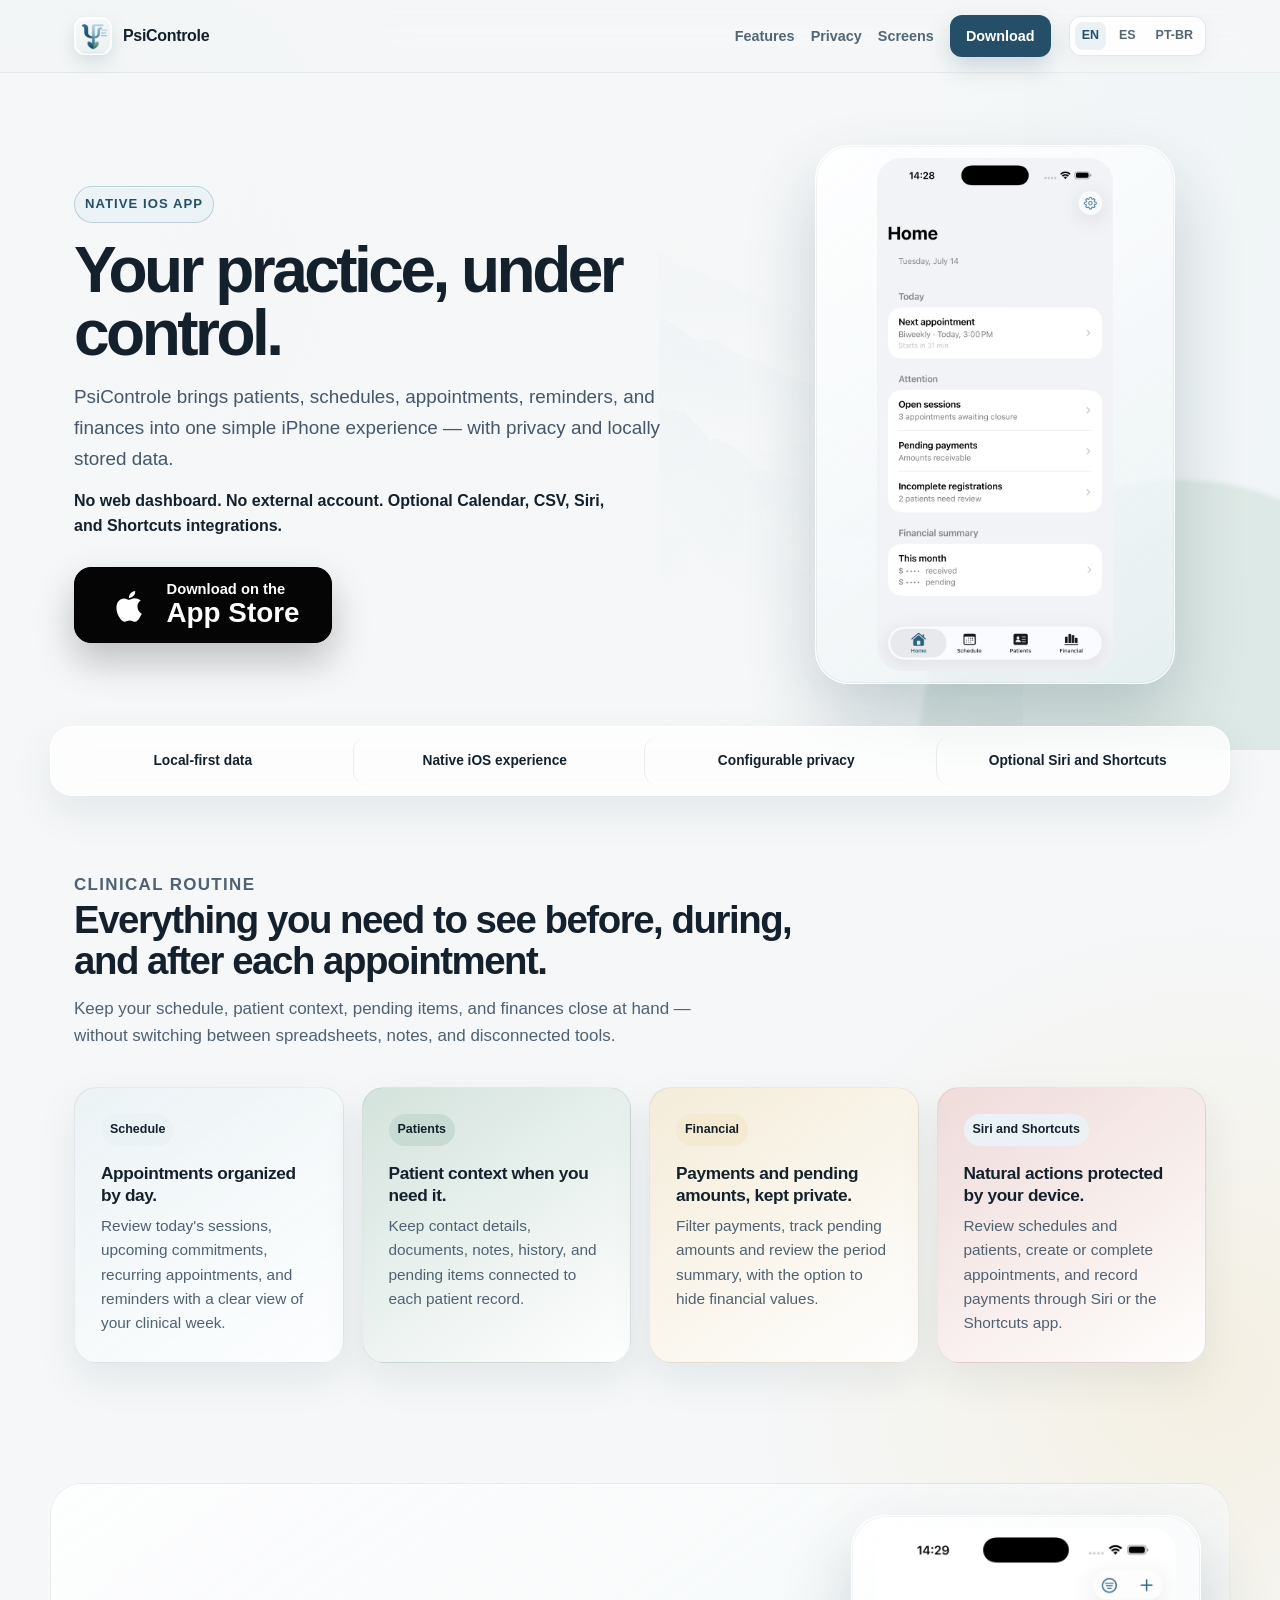
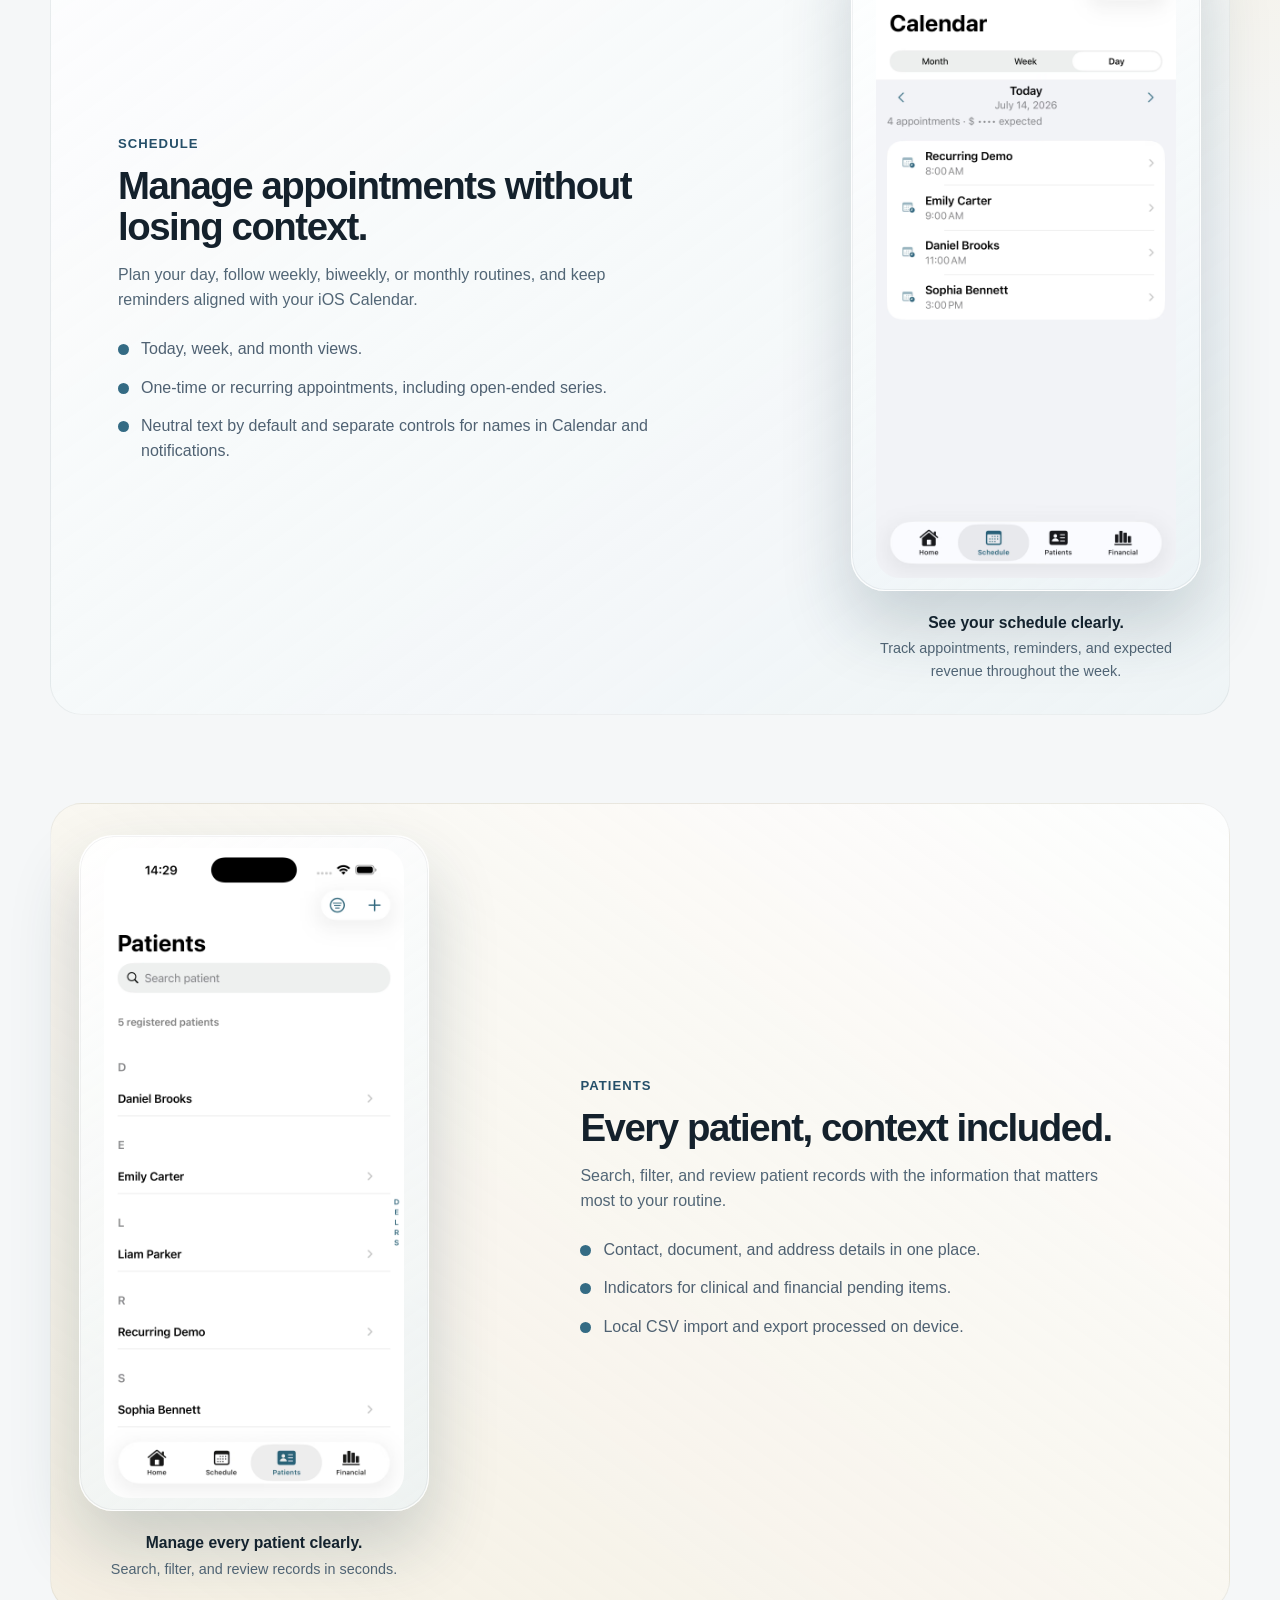
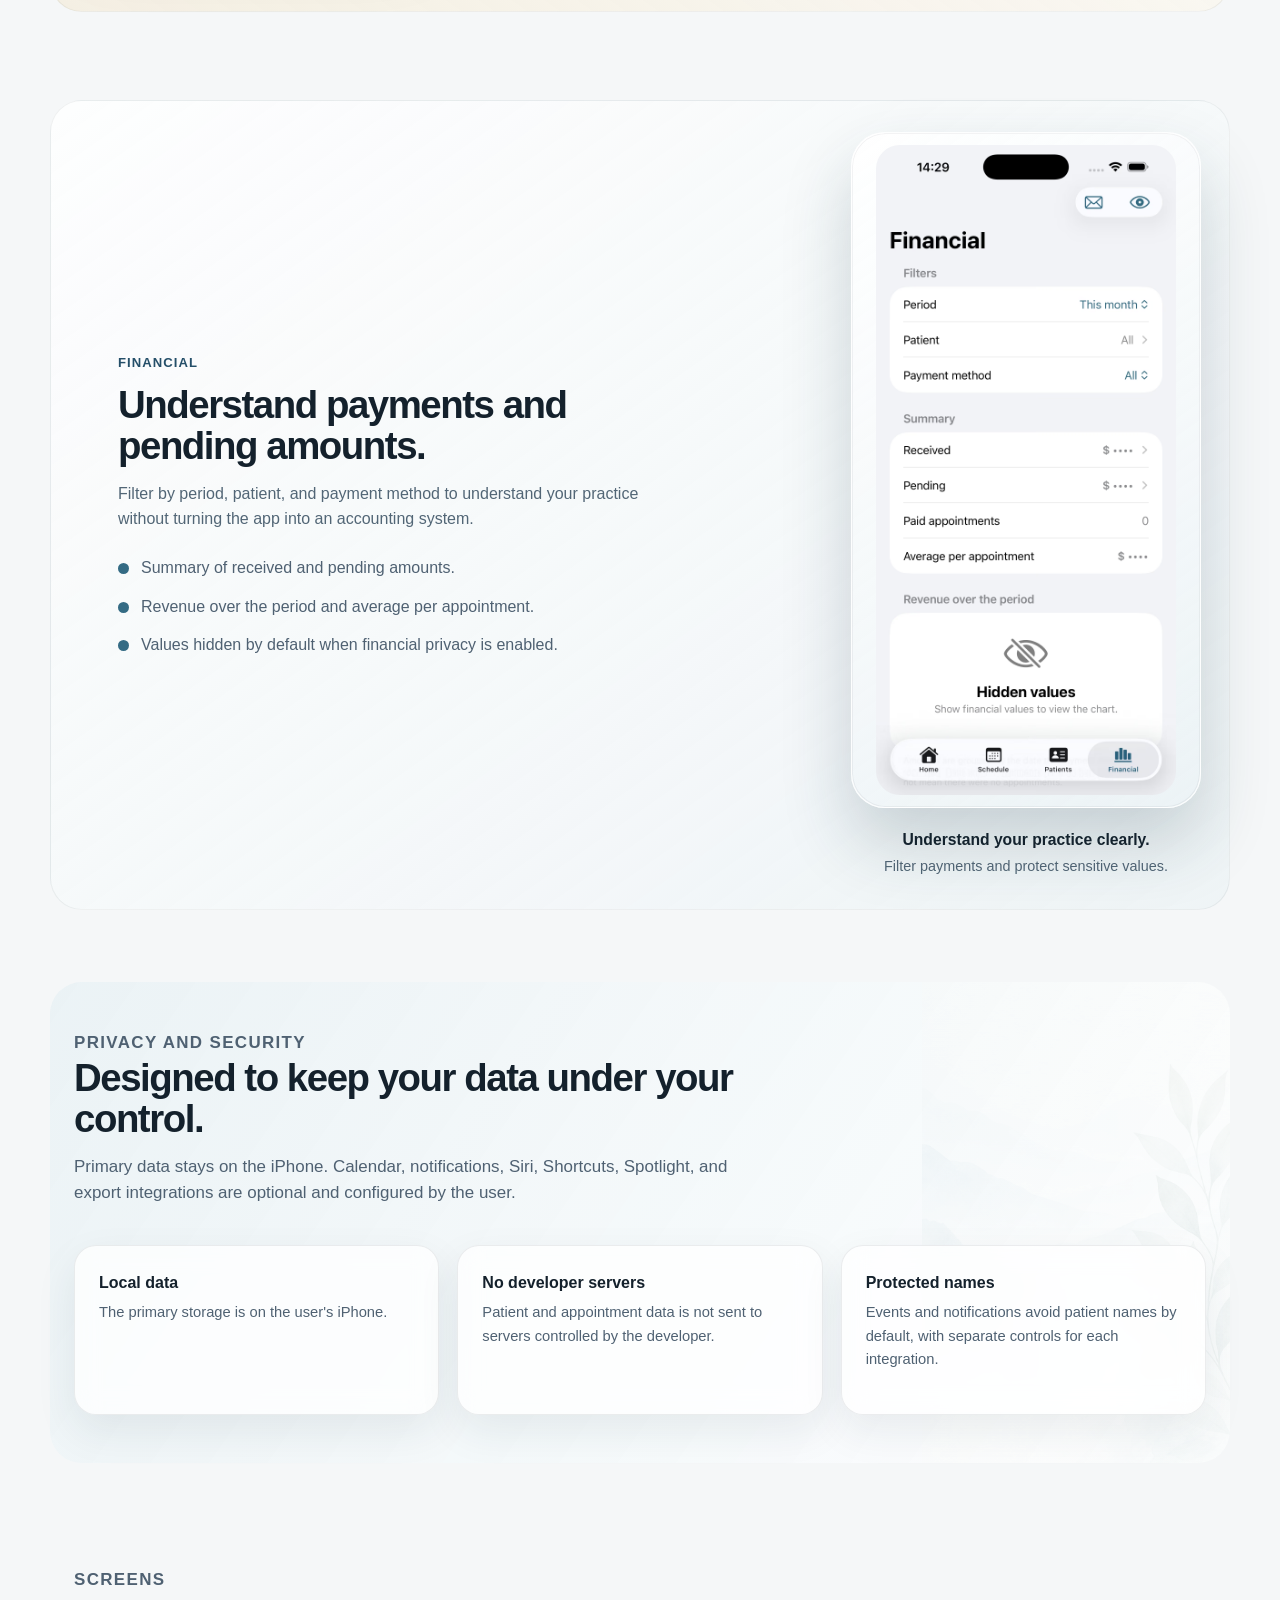
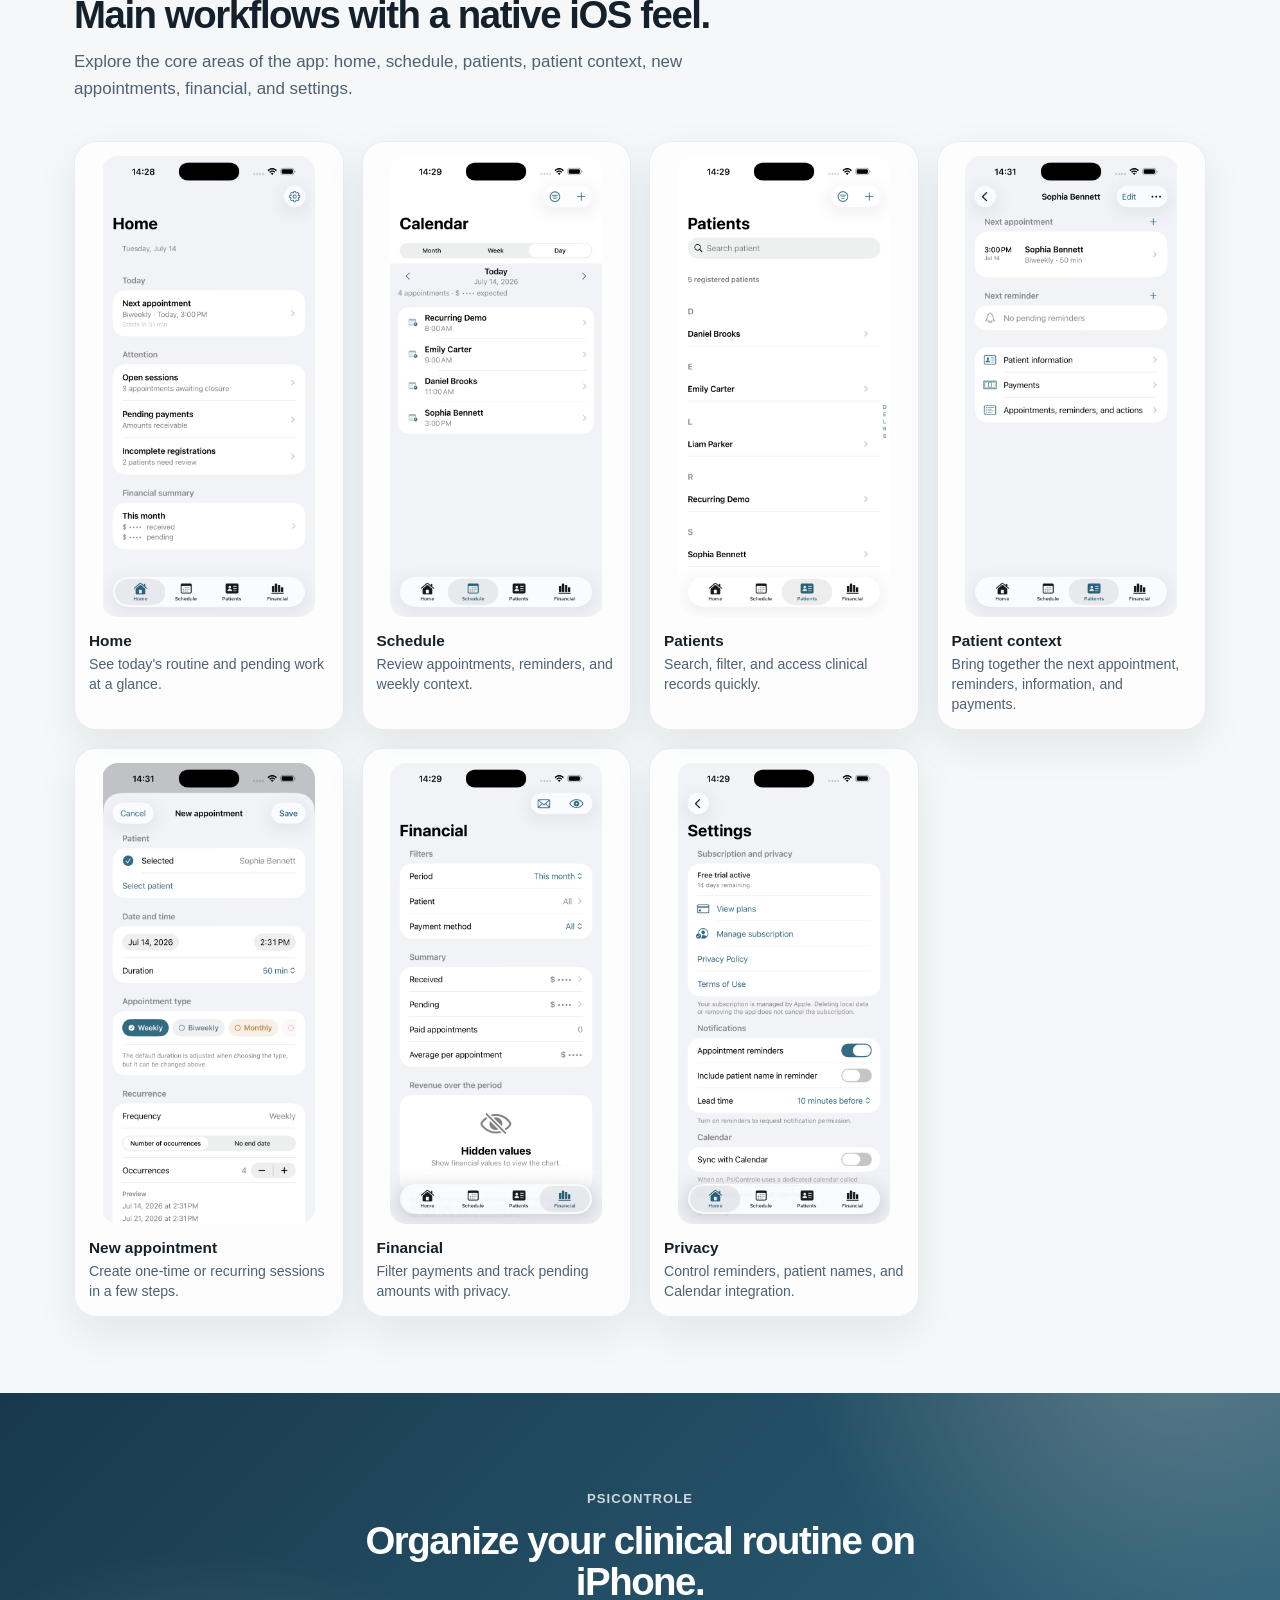
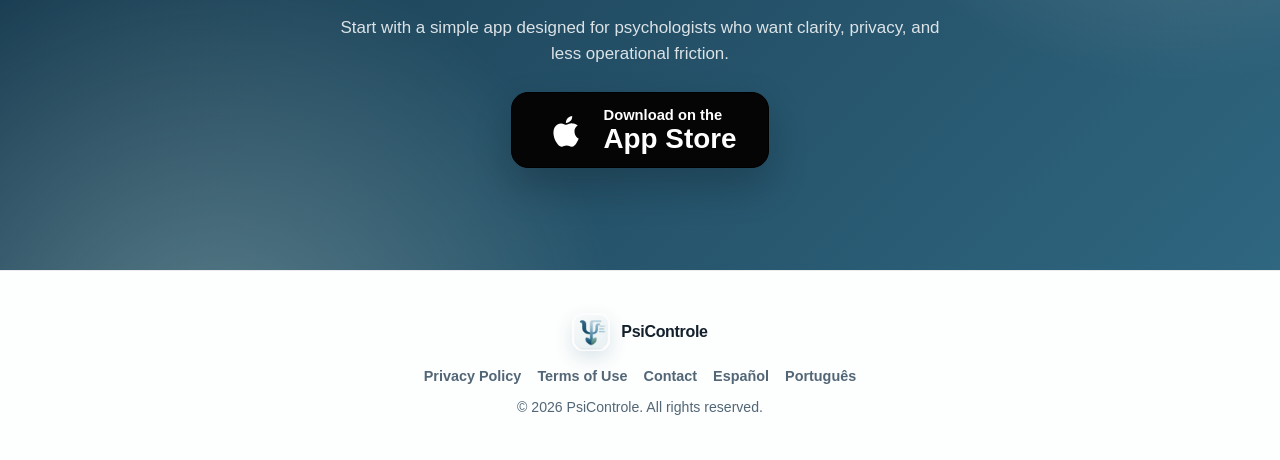
==== commit d96e2416: "feat: add Spanish Spain site localization" ====
--- a/index.html
+++ b/index.html
@@ -30,10 +30,14 @@
 
       var target = "pt-BR/";
 
-      if (savedLanguage === "en") {
+      if (savedLanguage === "es-es") {
+        target = "es-ES/";
+      } else if (savedLanguage === "en") {
         target = "en/";
       } else if (savedLanguage === "pt-br") {
         target = "pt-BR/";
+      } else if (browserLanguage.indexOf("es") === 0) {
+        target = "es-ES/";
       } else if (browserLanguage.indexOf("en") === 0) {
         target = "en/";
       }
@@ -49,6 +53,7 @@
     <p>Escolha uma versão para abrir o site.</p>
     <div class="redirect-actions" aria-label="Idiomas disponíveis">
       <a class="button button-primary" href="pt-BR/">Português</a>
+      <a class="button button-secondary" href="es-ES/" lang="es-ES">Español (España)</a>
       <a class="button button-secondary" href="en/">English</a>
     </div>
   </main>
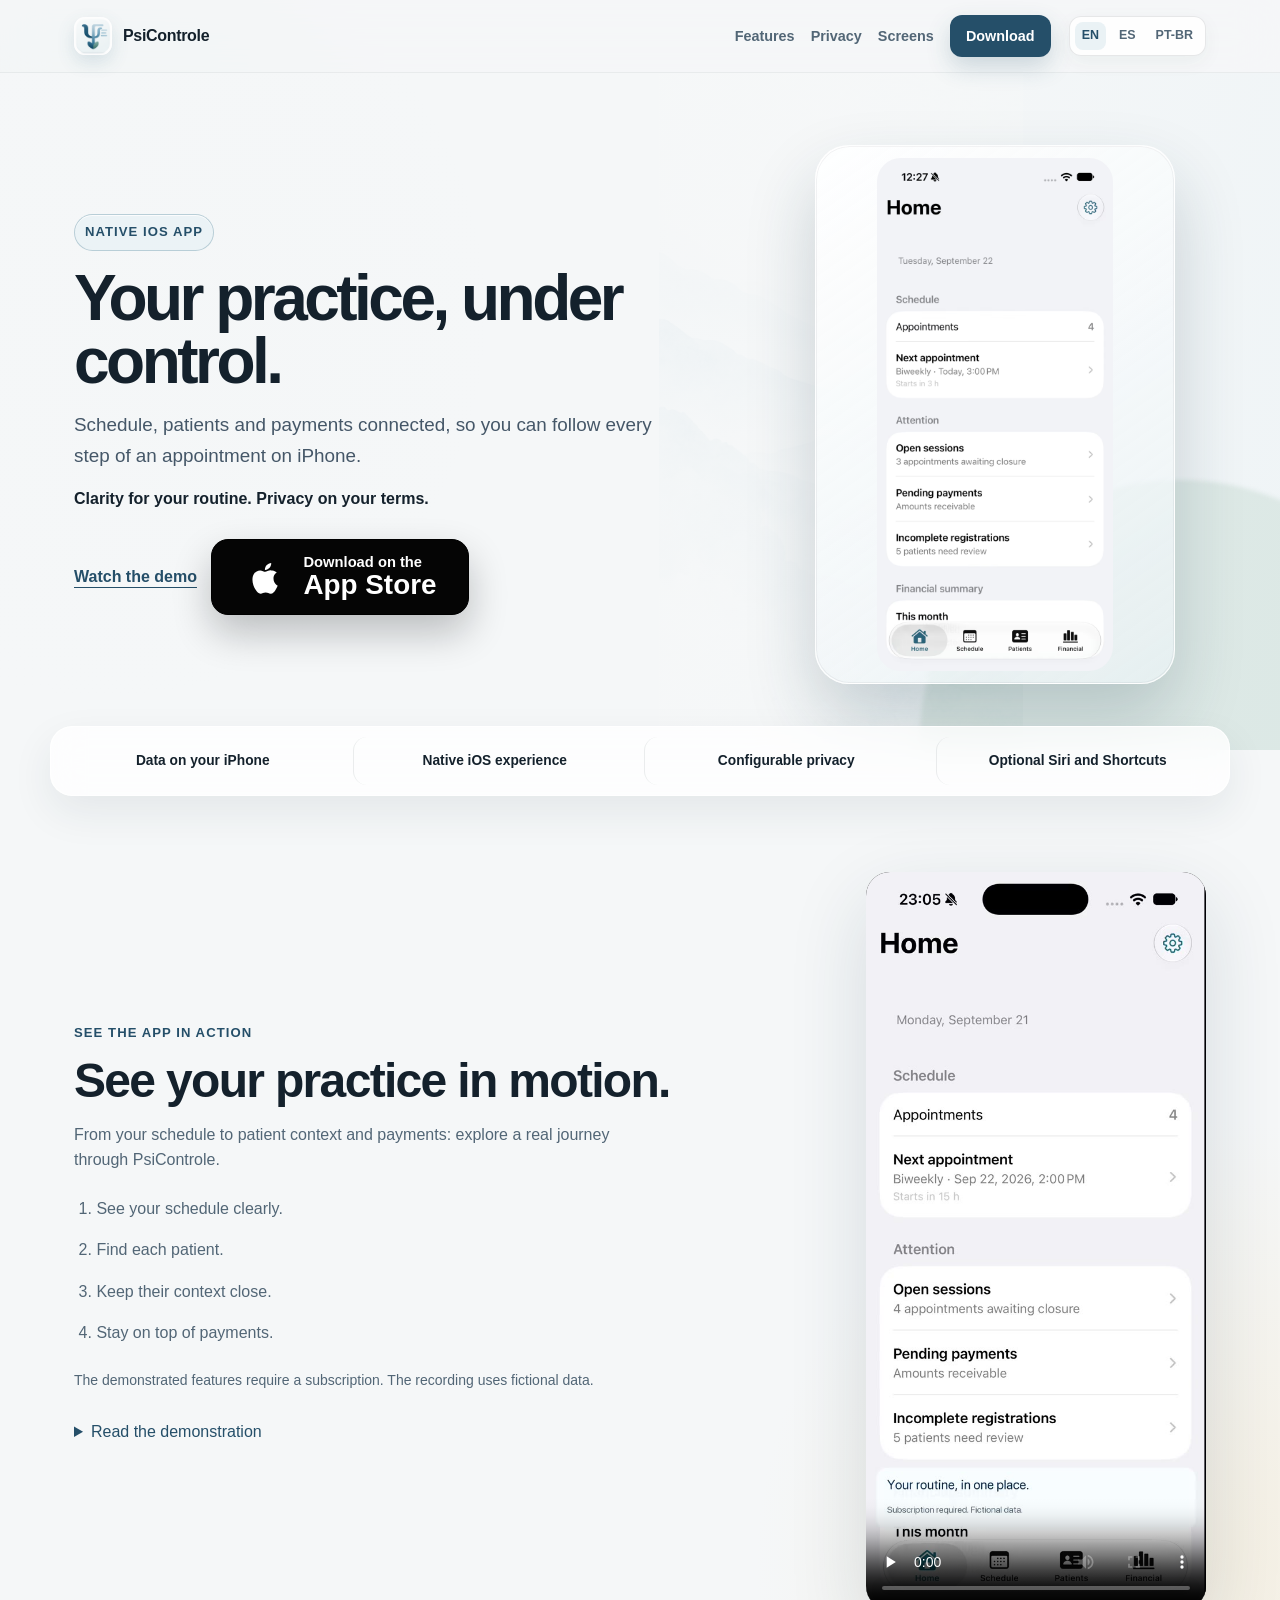
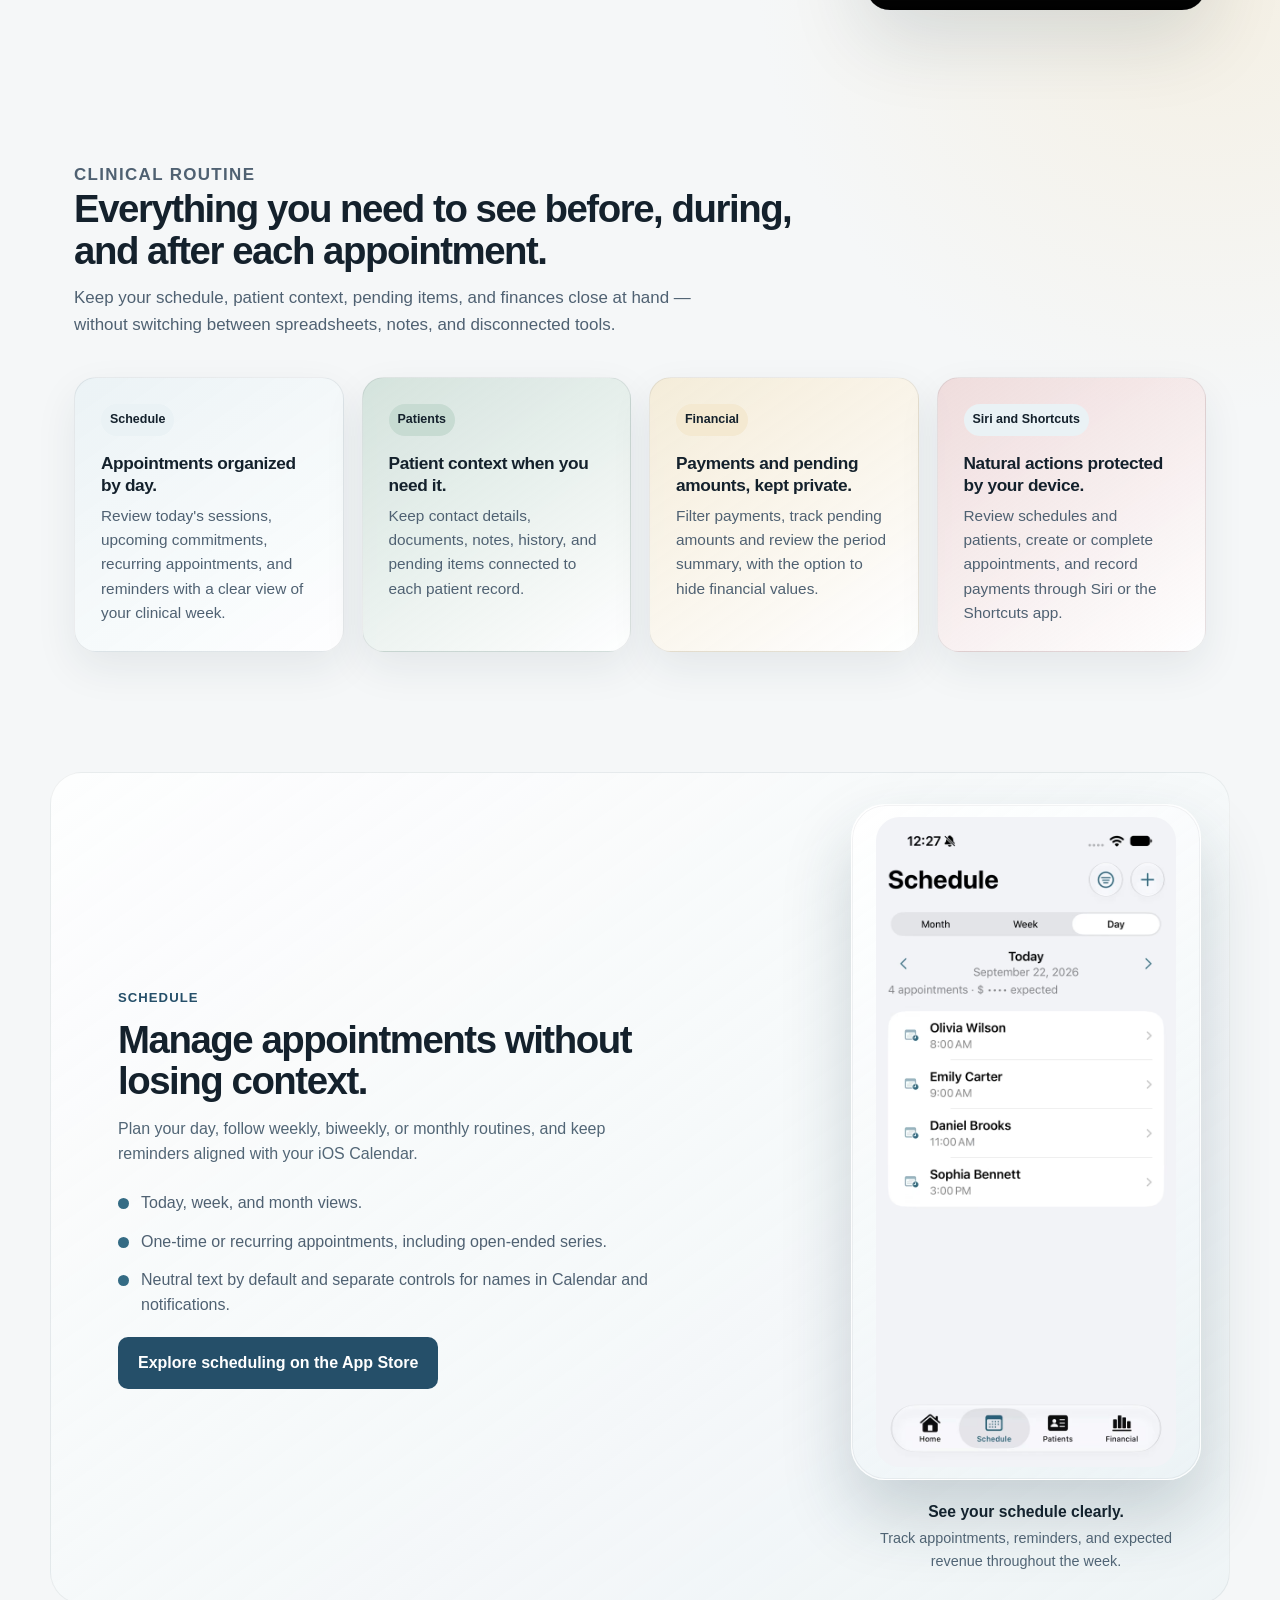
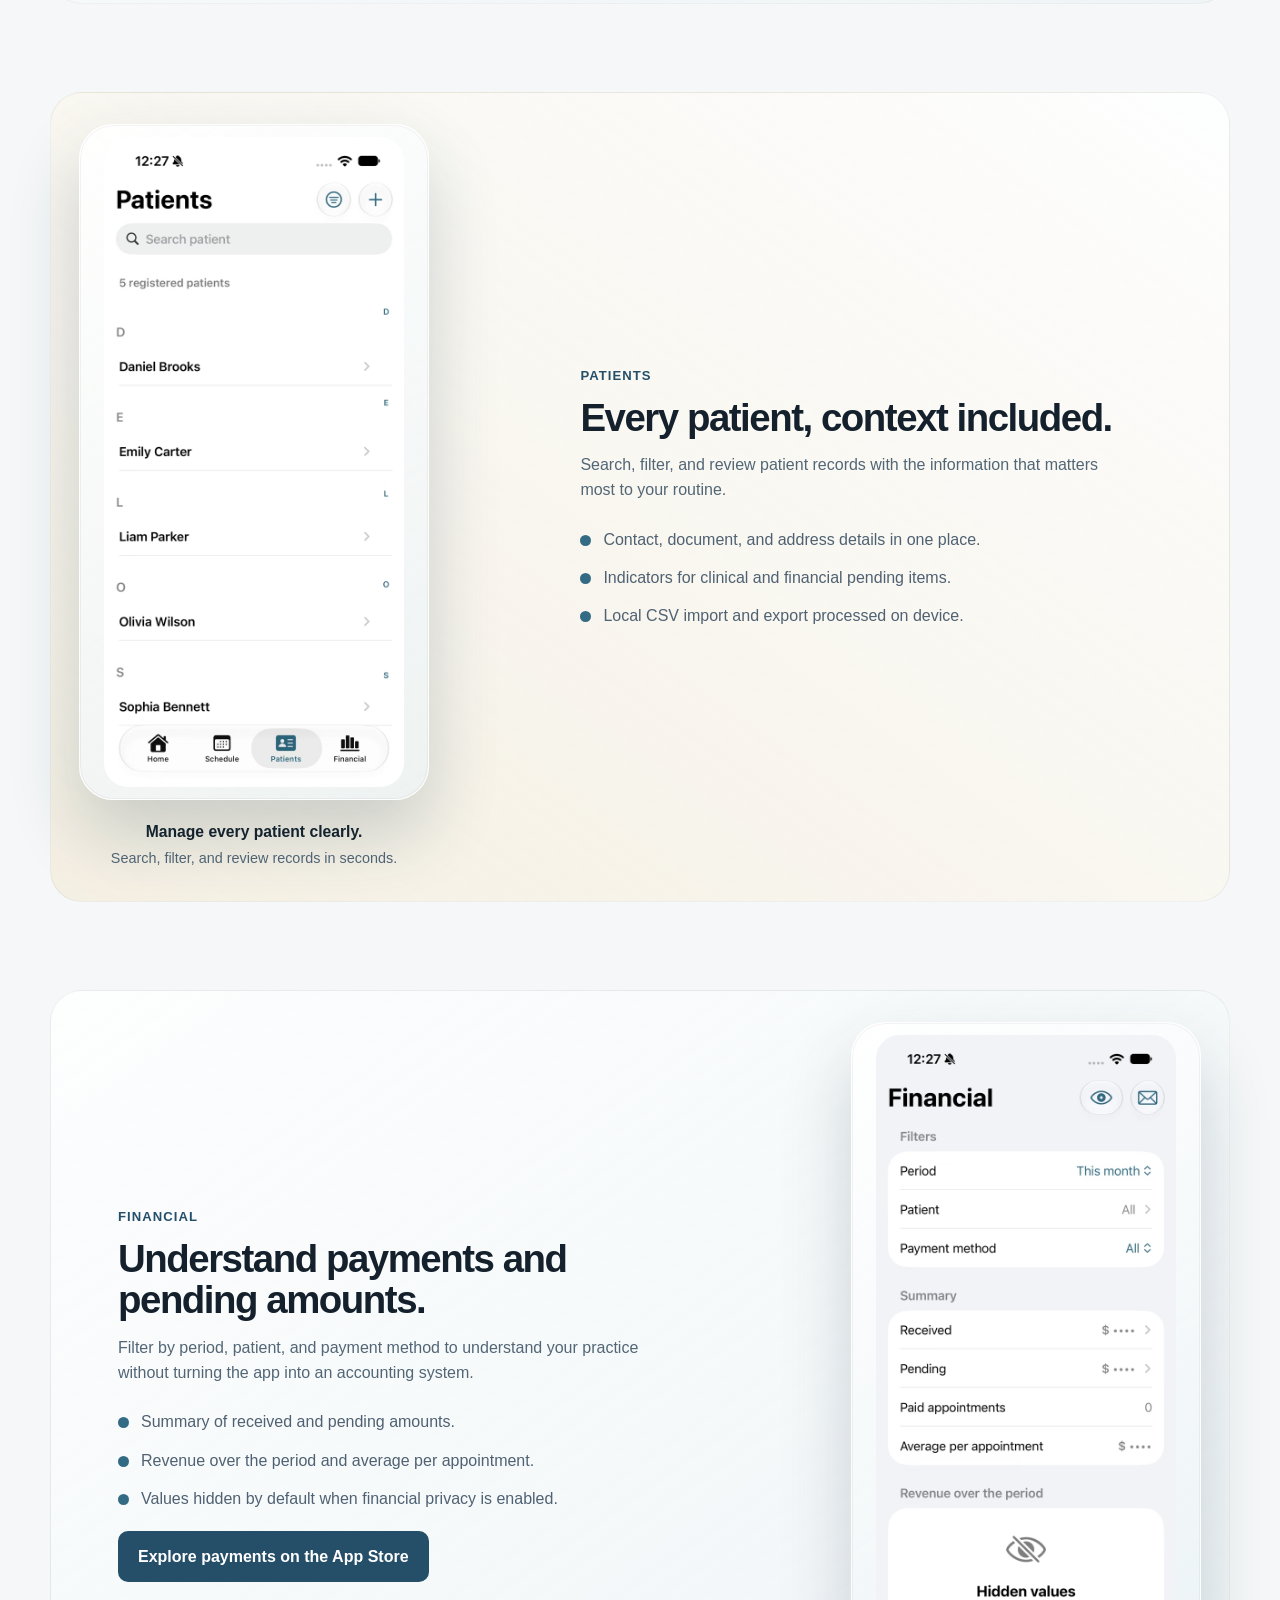
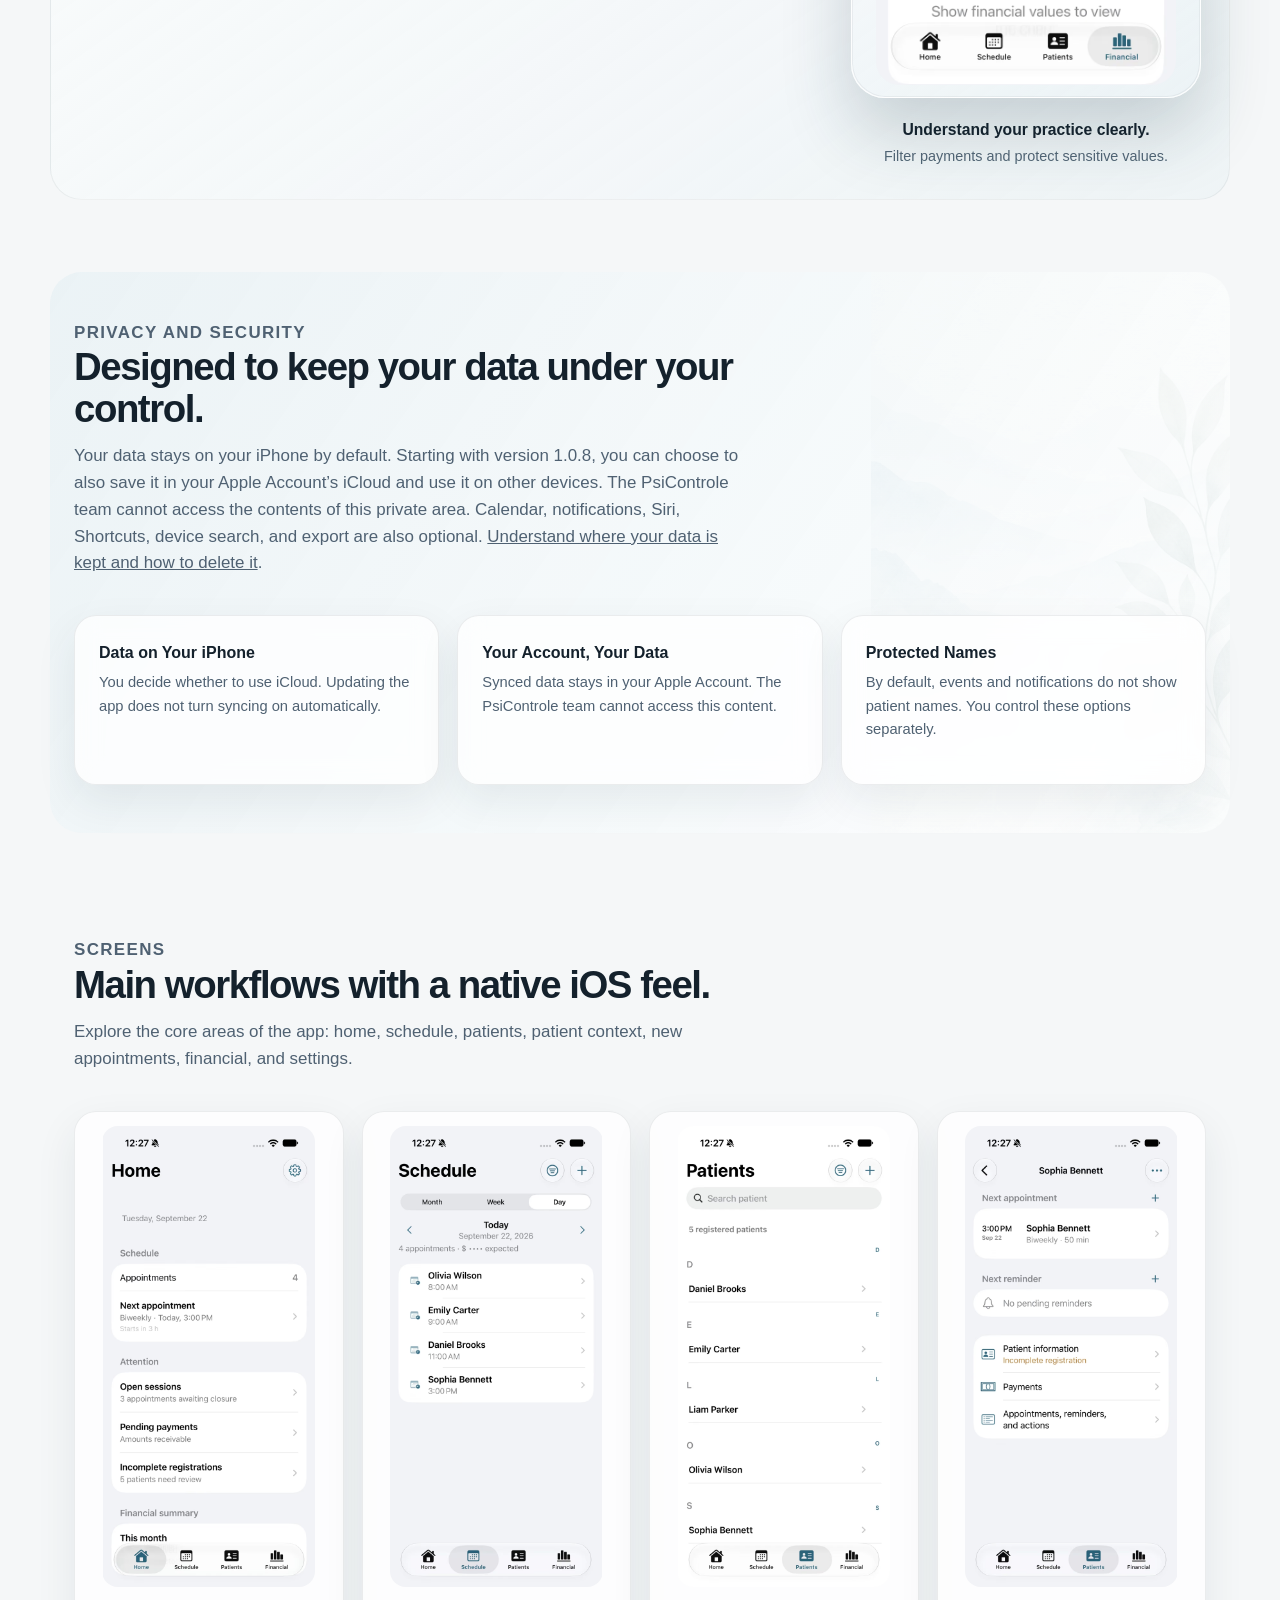
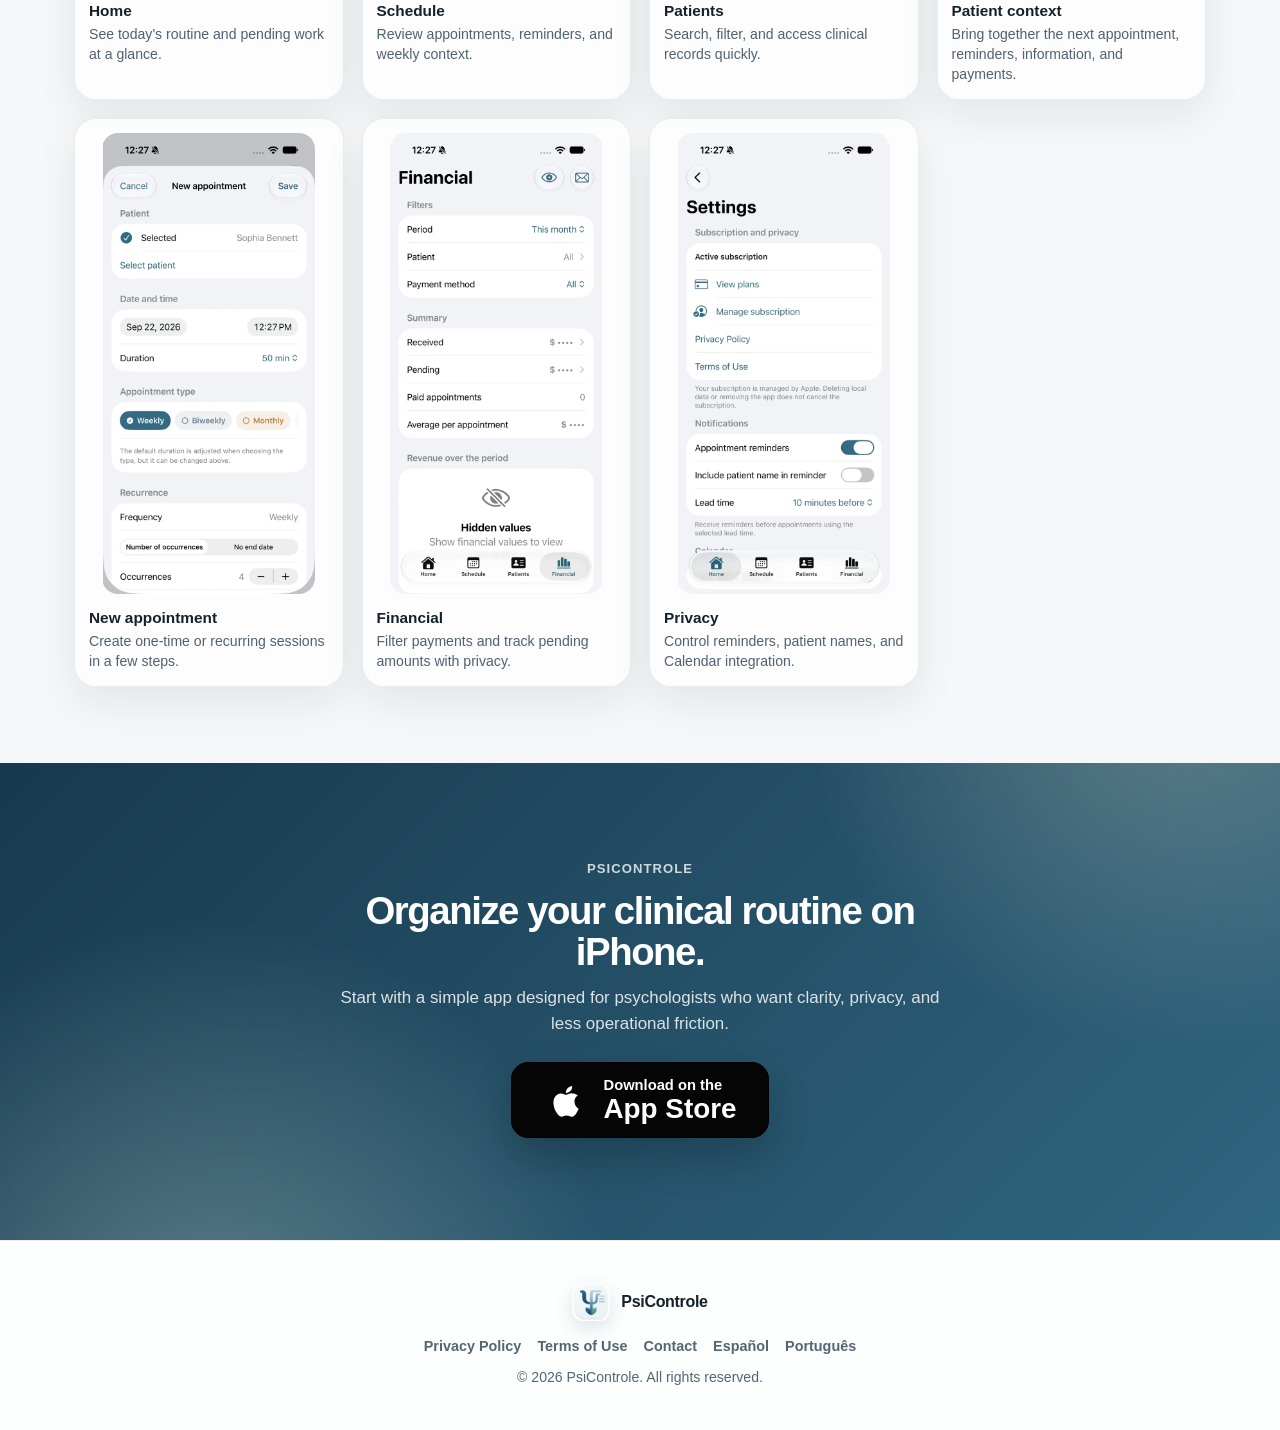
==== commit 752cbe3e: "feat(seo): add sitemap, robots, hreflang and structured data Add self-canonicals and language altern" ====
--- a/index.html
+++ b/index.html
@@ -5,7 +5,6 @@
   <meta name="viewport" content="width=device-width, initial-scale=1.0">
   <title>PsiControle</title>
   <meta name="description" content="PsiControle — agenda clínica, pacientes e recebíveis no seu iPhone.">
-  <link rel="canonical" href="pt-BR/">
   <link rel="icon" href="assets/img/brand/app-icon.png">
   <link rel="stylesheet" href="styles.css?v=20260716">
   <script>
@@ -45,6 +44,13 @@
       window.location.replace(target);
     })();
   </script>
+  <!-- seo:start -->
+  <link rel="canonical" href="https://psicontrole.app.br/">
+  <link rel="alternate" hreflang="pt-BR" href="https://psicontrole.app.br/pt-BR/">
+  <link rel="alternate" hreflang="en" href="https://psicontrole.app.br/en/">
+  <link rel="alternate" hreflang="es-ES" href="https://psicontrole.app.br/es-ES/">
+  <link rel="alternate" hreflang="x-default" href="https://psicontrole.app.br/">
+  <!-- seo:end -->
 </head>
 <body class="redirect-page">
   <main class="redirect-card" aria-labelledby="redirect-title">
--- a/styles.css
+++ b/styles.css
@@ -2030,3 +2030,19 @@
     transition: none;
   }
 }
+/* campaign:start */
+.demo-link { color: var(--color-primary-strong); font-weight: 600; text-underline-offset: 5px; }
+.hero-actions { align-items: center; flex-wrap: wrap; }
+.demo-section { display: grid; grid-template-columns: minmax(0, 1fr) minmax(240px, 340px); align-items: center; gap: clamp(32px, 7vw, 100px); }
+.demo-copy h2 { font-size: clamp(2rem, 4vw, 3rem); line-height: 1.12; letter-spacing: -.035em; }
+.demo-copy > p { max-width: 560px; }
+.demo-steps { padding-left: 1.4em; color: var(--color-secondary); }
+.demo-steps li { padding: 8px 0; }
+.demo-note { font-size: .875rem; color: var(--color-secondary); }
+.demo-copy summary { cursor: pointer; color: var(--color-primary-strong); padding: 14px 0; }
+.product-demo { width: 100%; height: auto; border-radius: 24px; background: #111; box-shadow: var(--shadow-soft); }
+.campaign-button { display: inline-block; margin-top: 20px; padding: 13px 20px; background: var(--color-primary-strong); border-radius: 10px; color: white; font-weight: 600; text-decoration: none; }
+.campaign-button:hover { background: #224a62; }
+video:focus-visible, summary:focus-visible { outline: 3px solid #346b84; outline-offset: 5px; }
+@media (max-width: 700px) { .demo-section { grid-template-columns: minmax(0, 1fr); gap: 24px; } .product-demo { max-width: 310px; justify-self: center; } }
+/* campaign:end */
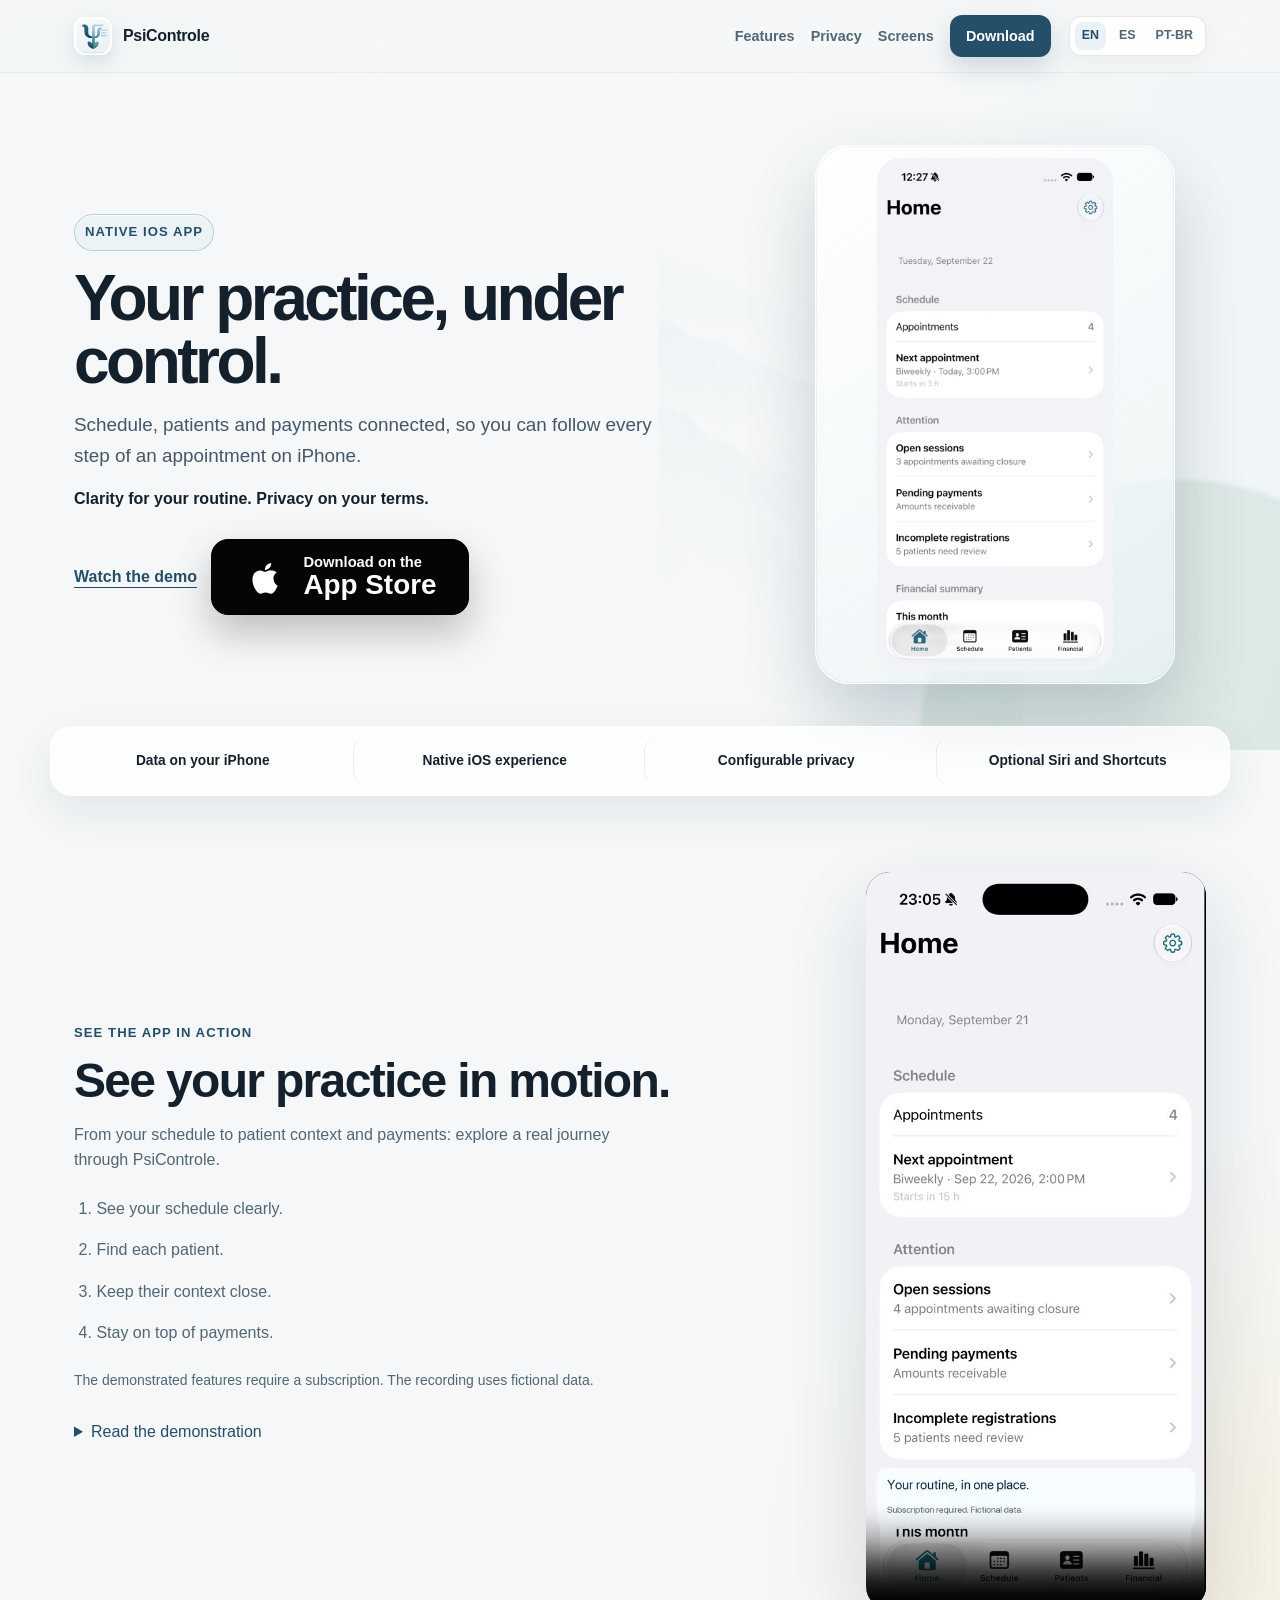
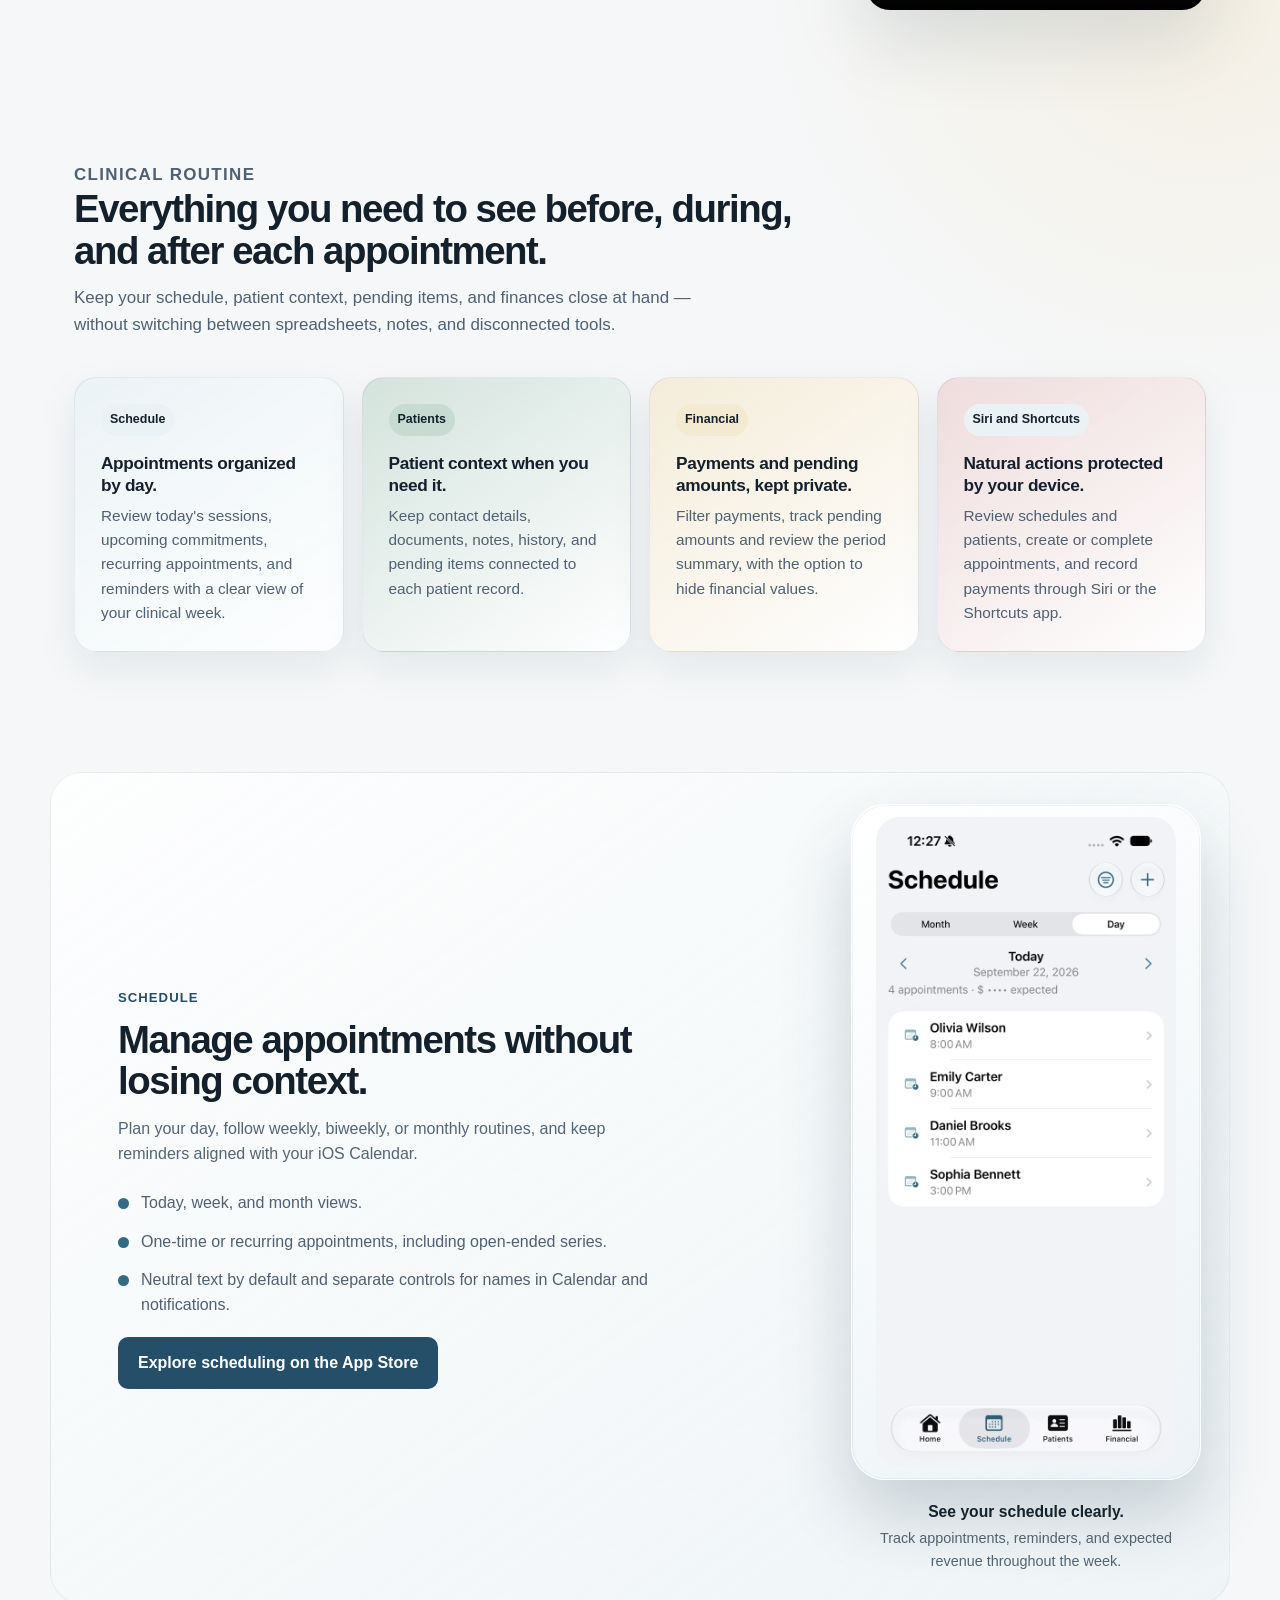
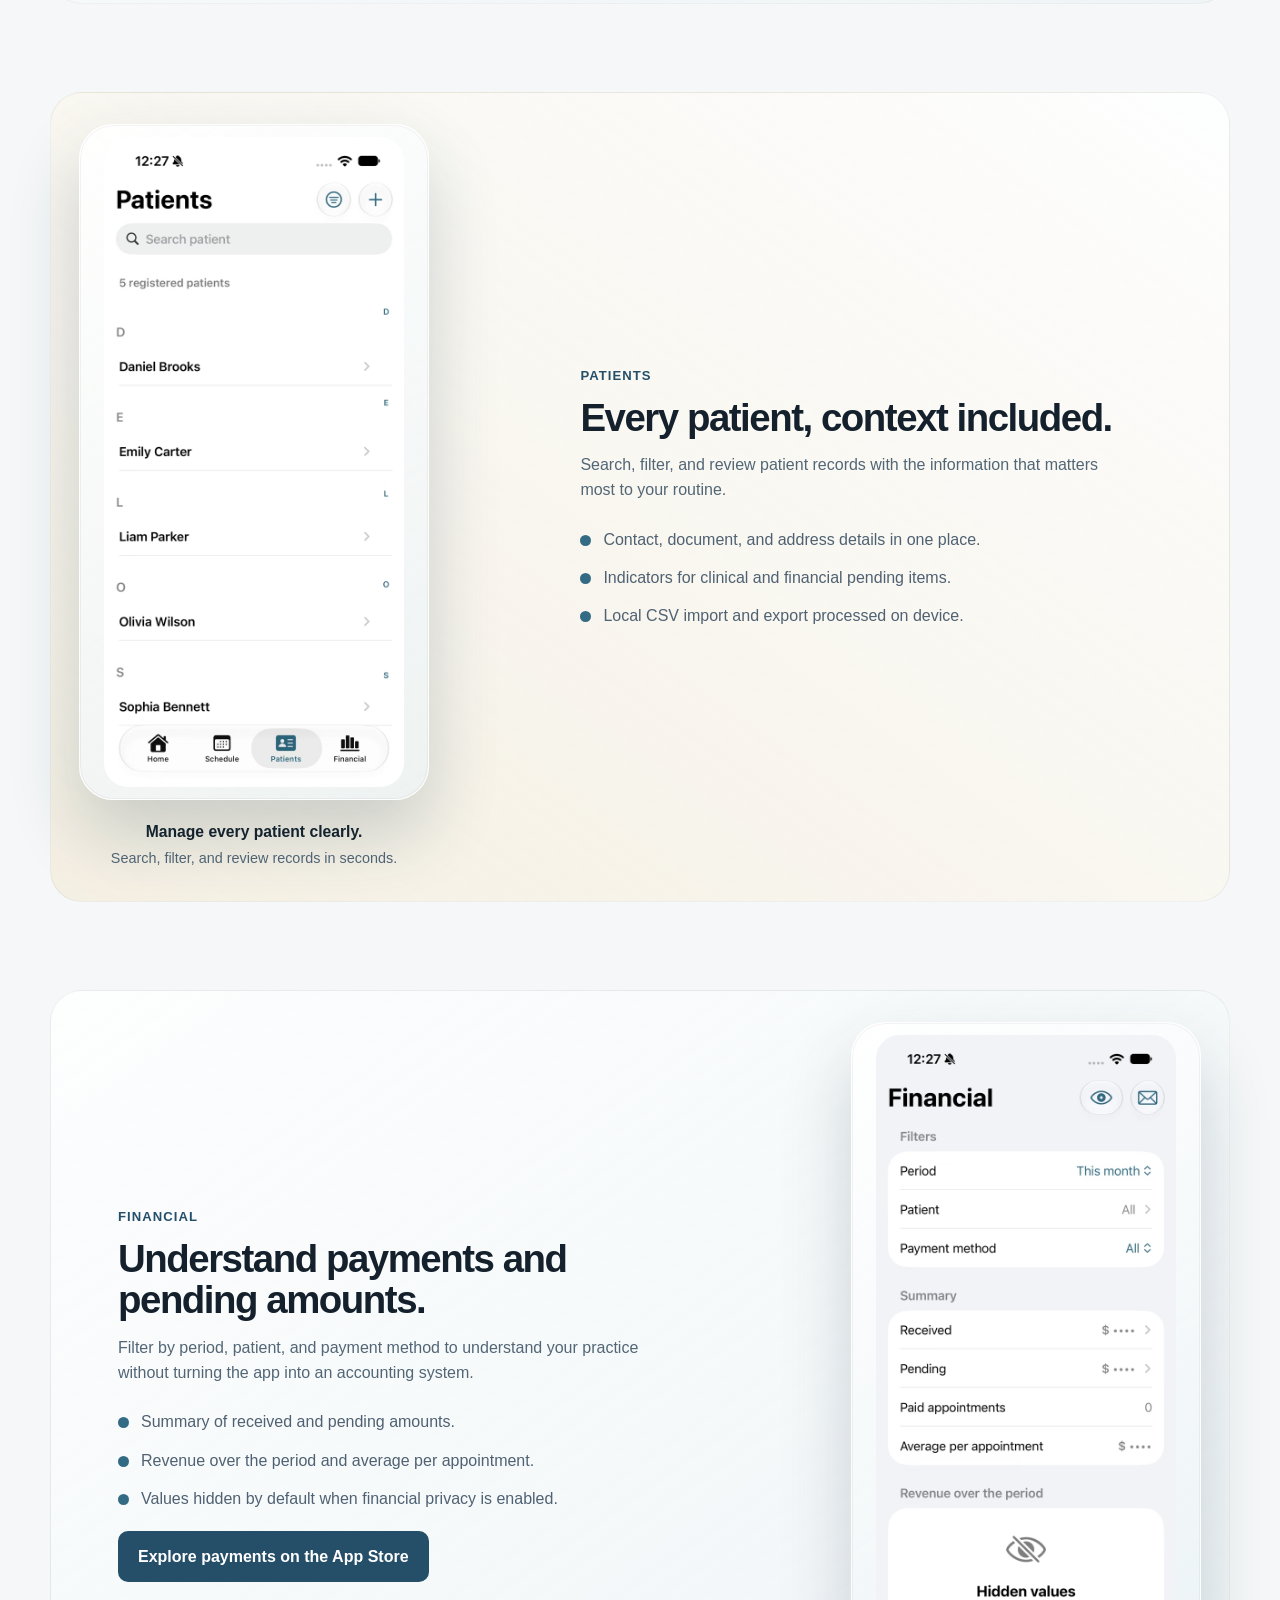
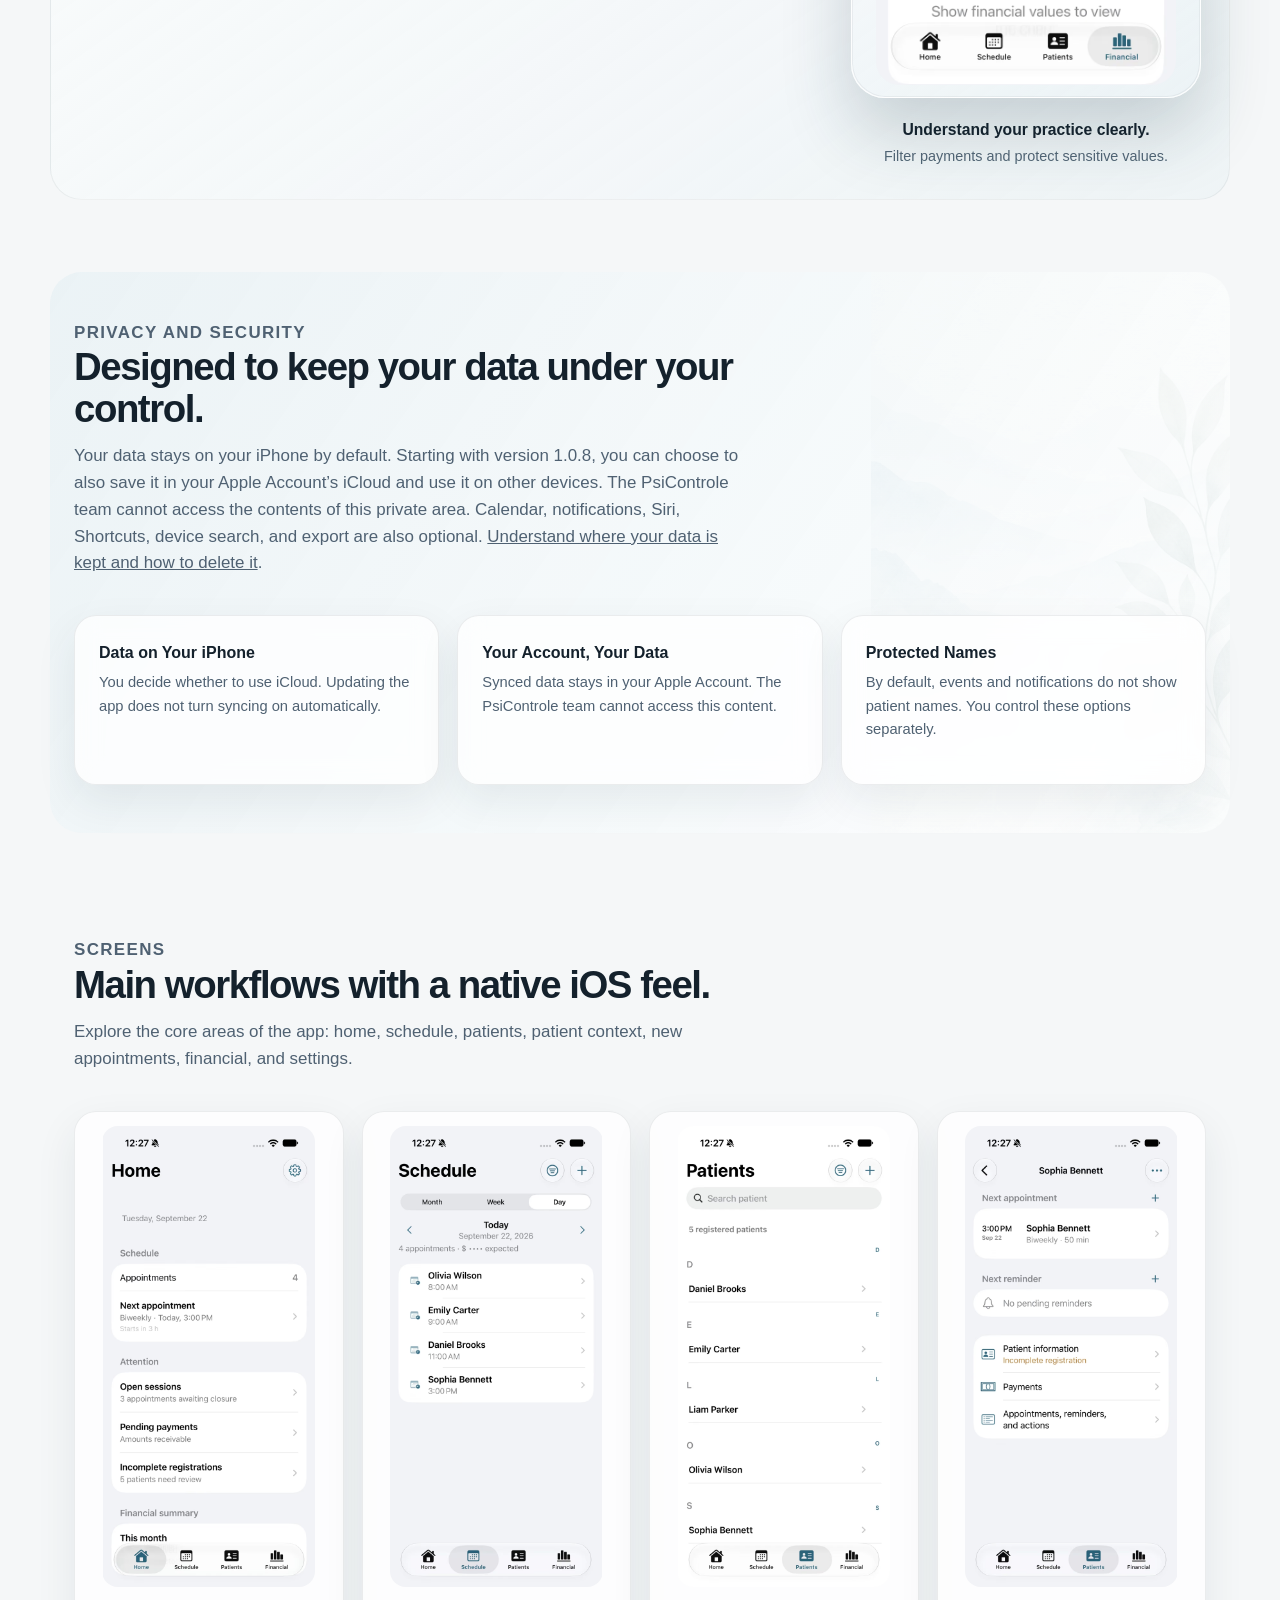
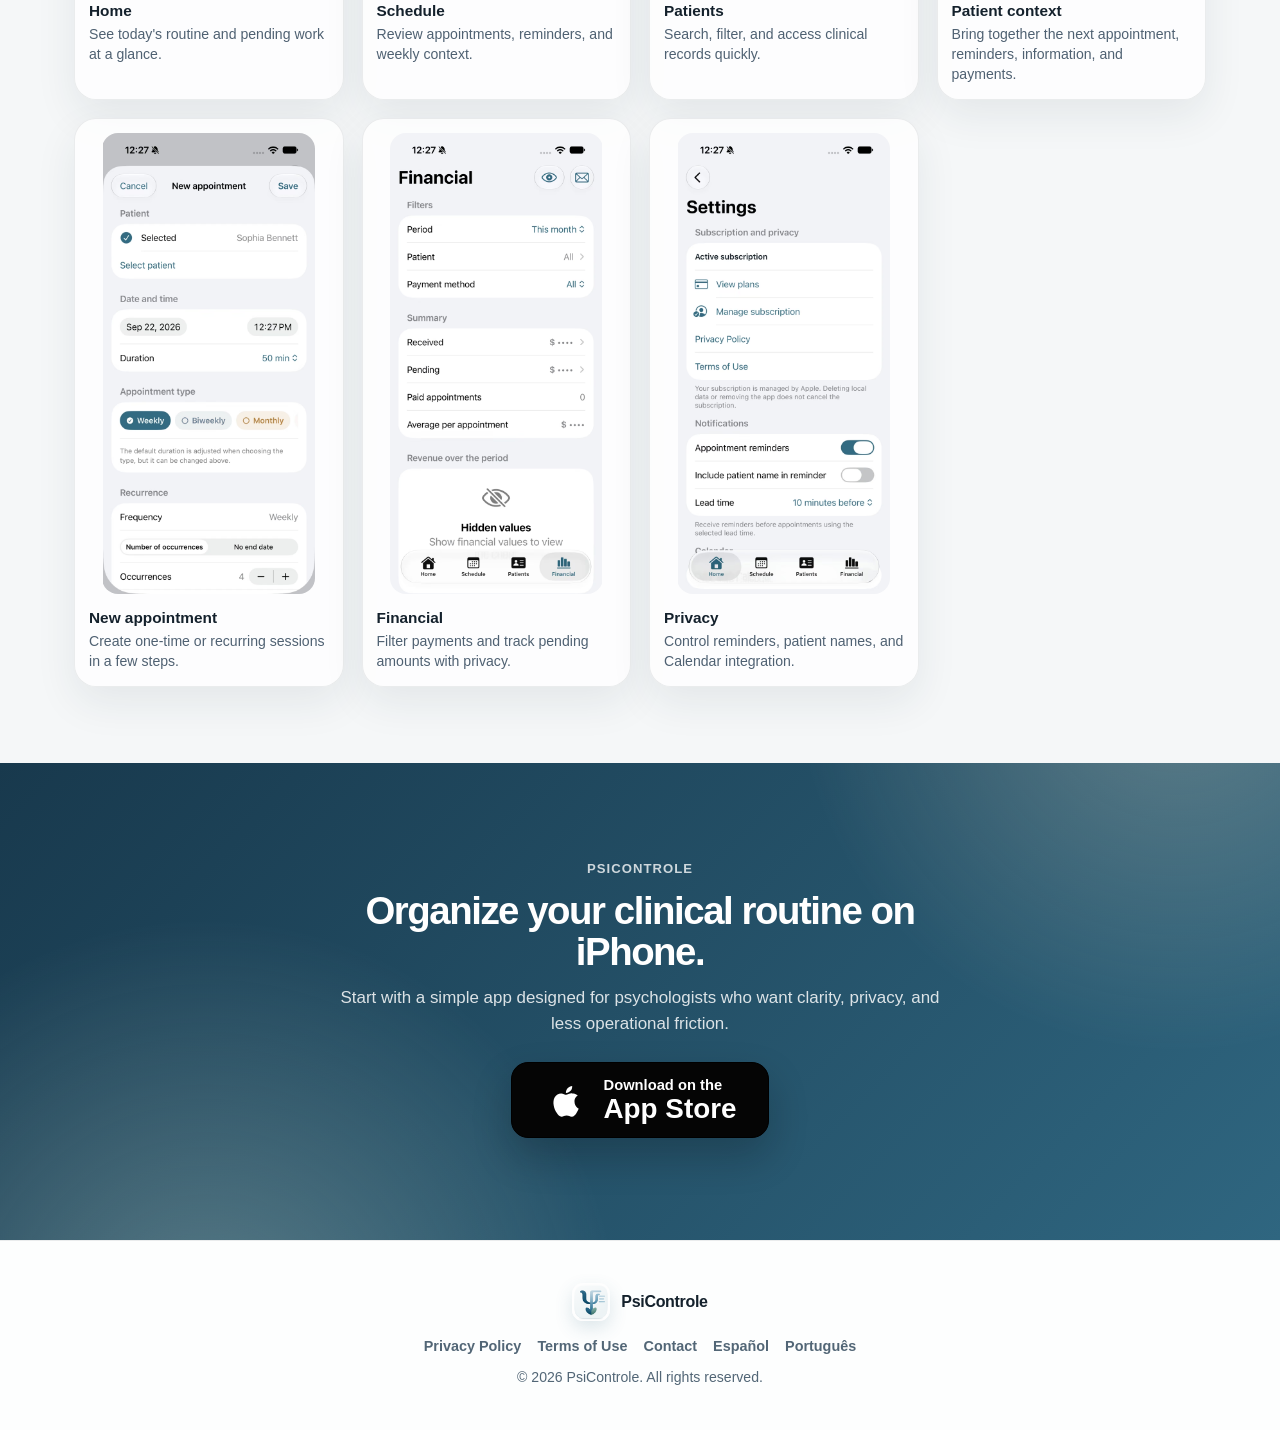
==== commit 2152cdc8: "perf(site): resize brand icons and render the hero without reveal Serve a 32px favicon, a 180px touc" ====
--- a/index.html
+++ b/index.html
@@ -5,8 +5,10 @@
   <meta name="viewport" content="width=device-width, initial-scale=1.0">
   <title>PsiControle</title>
   <meta name="description" content="PsiControle — agenda clínica, pacientes e recebíveis no seu iPhone.">
-  <link rel="icon" href="assets/img/brand/app-icon.png">
-  <link rel="stylesheet" href="styles.css?v=20260716">
+  <link rel="icon" href="assets/img/brand/favicon-32.png" sizes="32x32">
+  <link rel="apple-touch-icon" href="assets/img/brand/apple-touch-icon.png">
+  <meta name="theme-color" content="#f7f8fa">
+  <link rel="stylesheet" href="styles.css?v=20261116">
   <script>
     (function () {
       var savedLanguage = "";
@@ -54,7 +56,7 @@
 </head>
 <body class="redirect-page">
   <main class="redirect-card" aria-labelledby="redirect-title">
-    <img src="assets/img/brand/brand-mark.png" alt="" width="96" height="96">
+    <img src="assets/img/brand/brand-mark-68.png" alt="" width="96" height="96">
     <h1 id="redirect-title">PsiControle</h1>
     <p>Escolha uma versão para abrir o site.</p>
     <div class="redirect-actions" aria-label="Idiomas disponíveis">
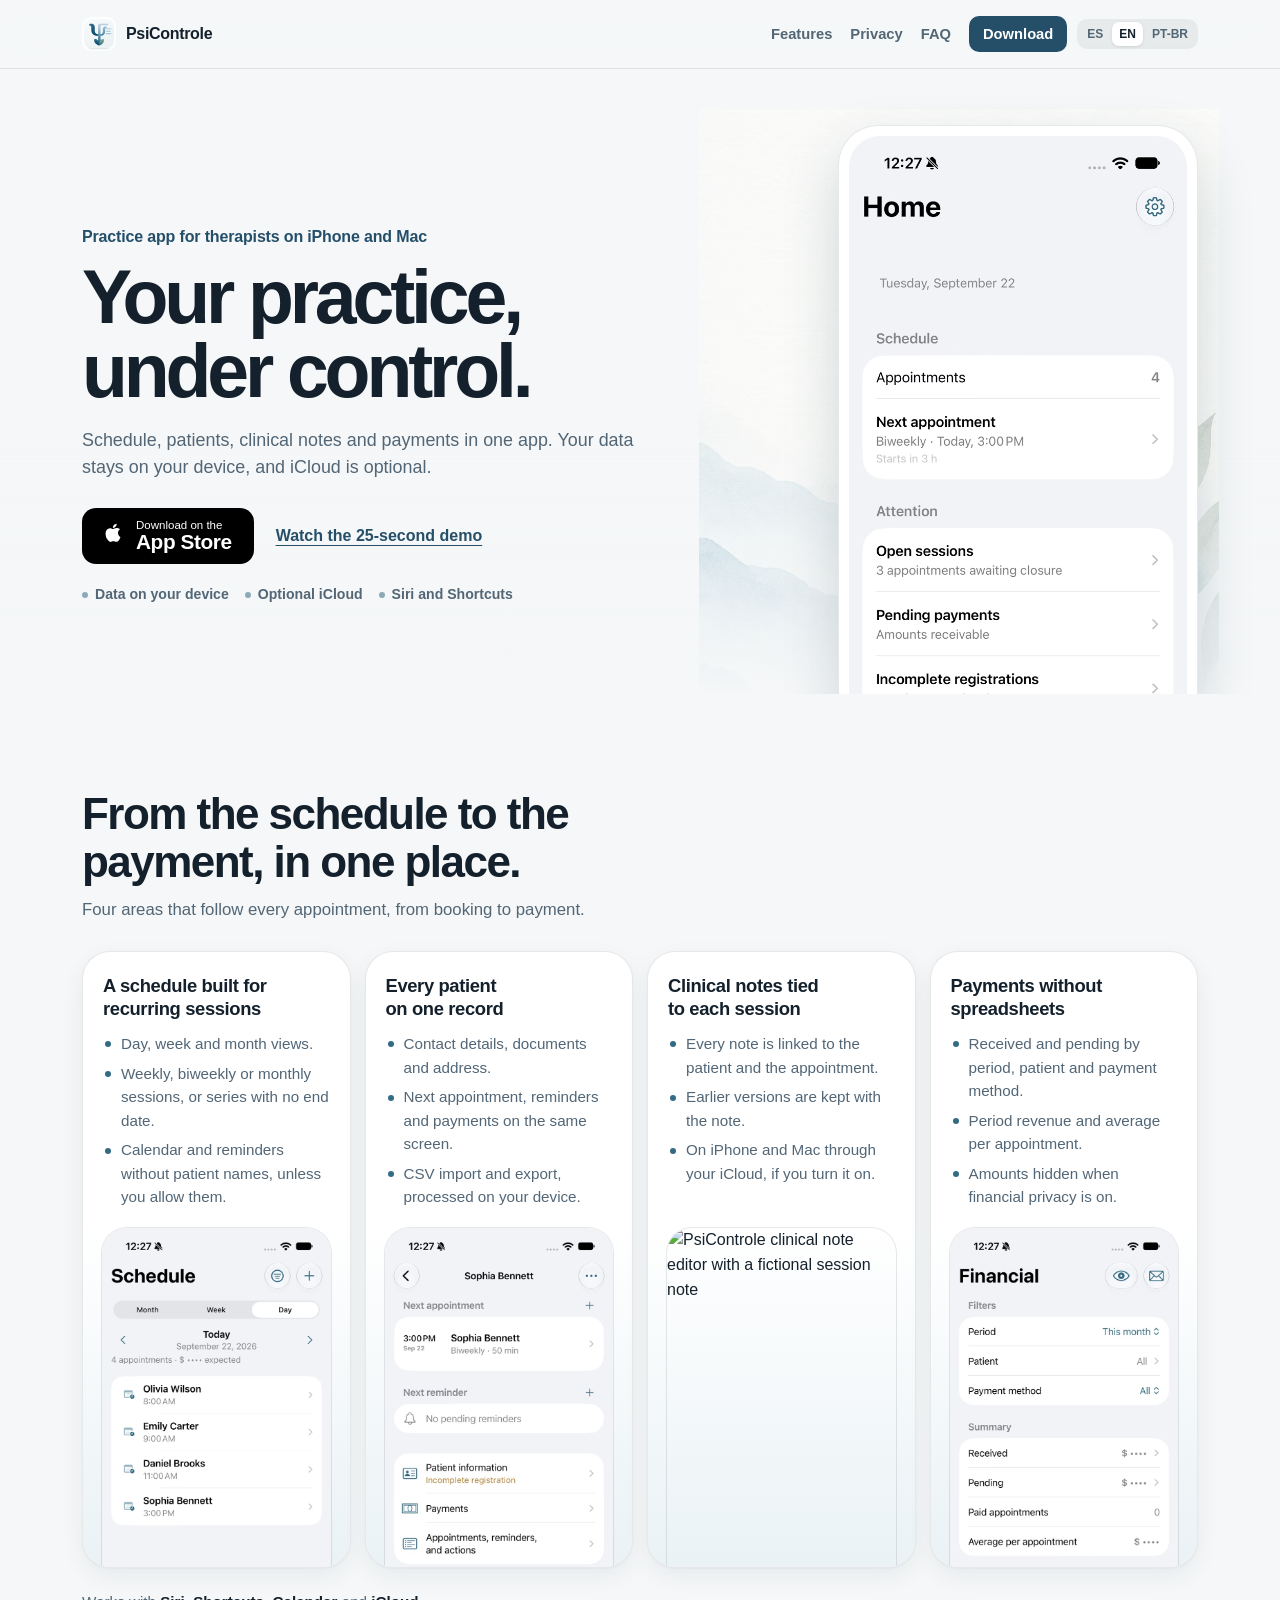
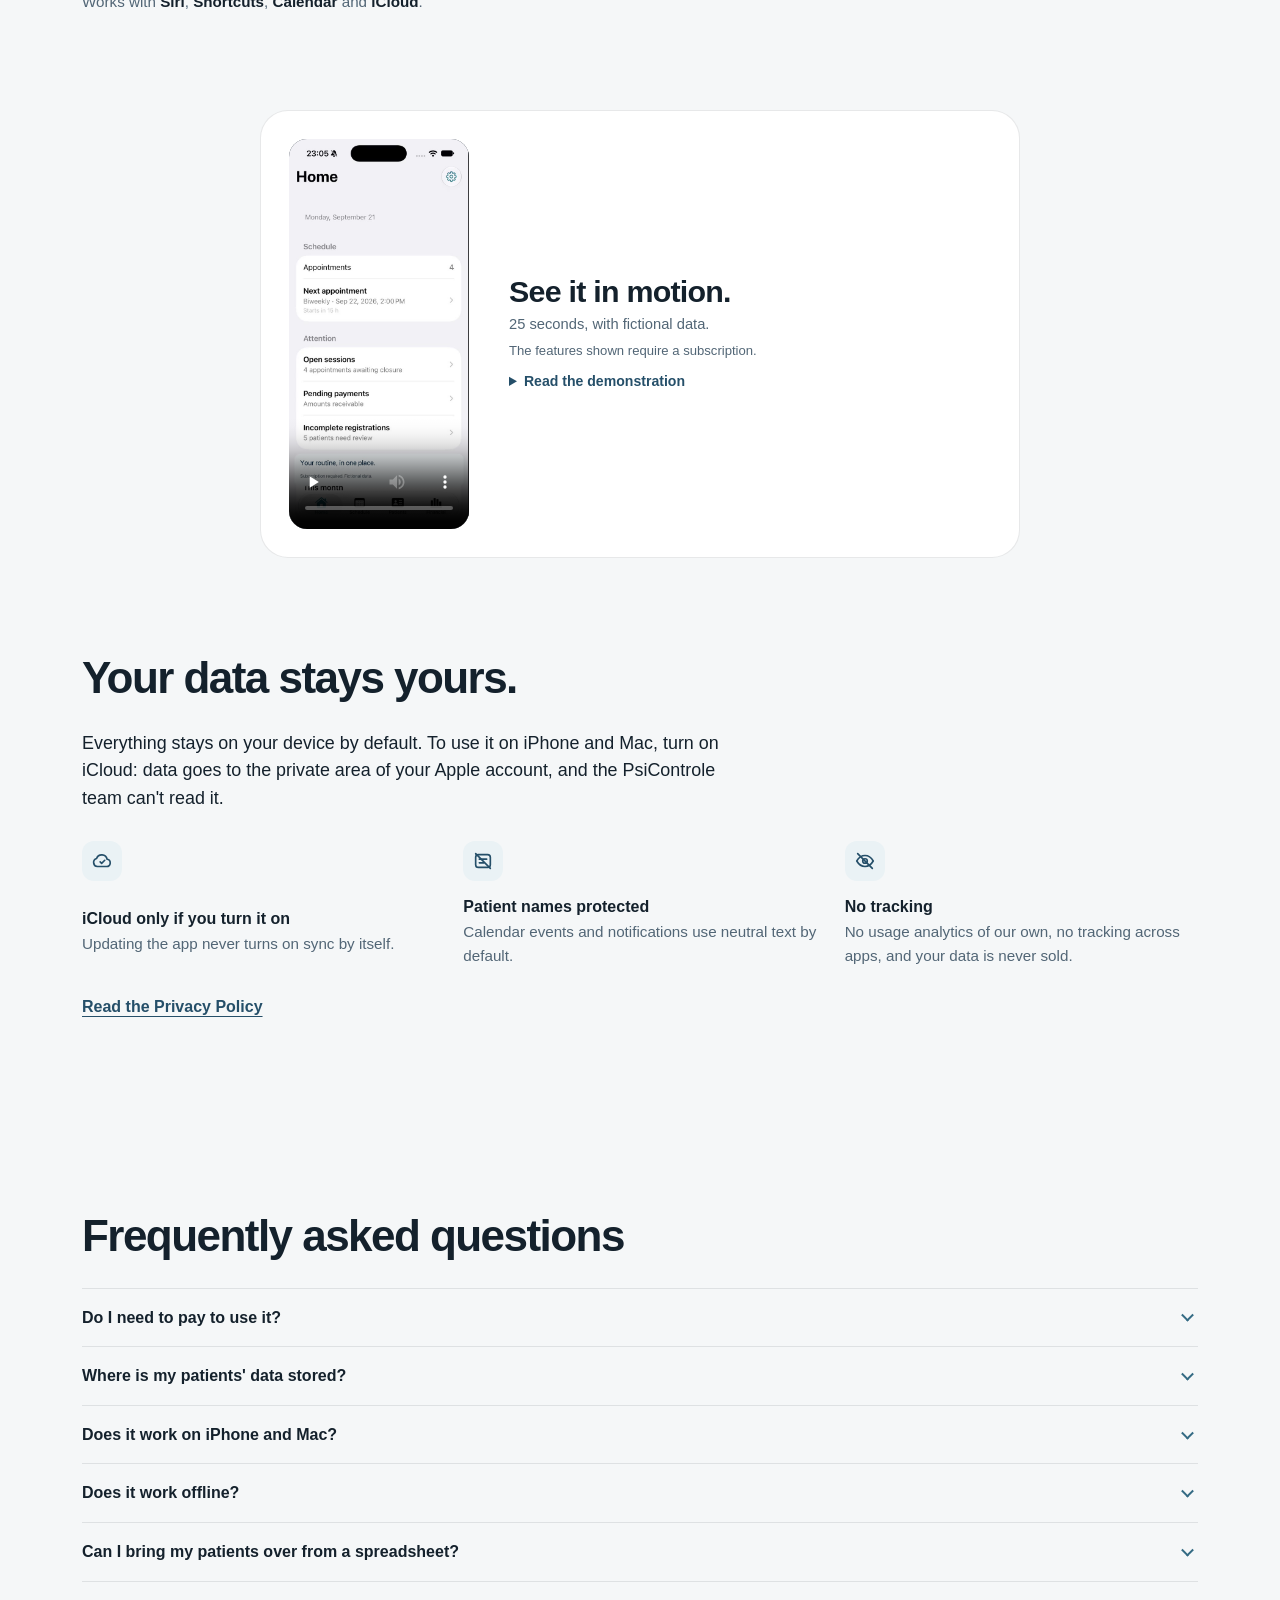
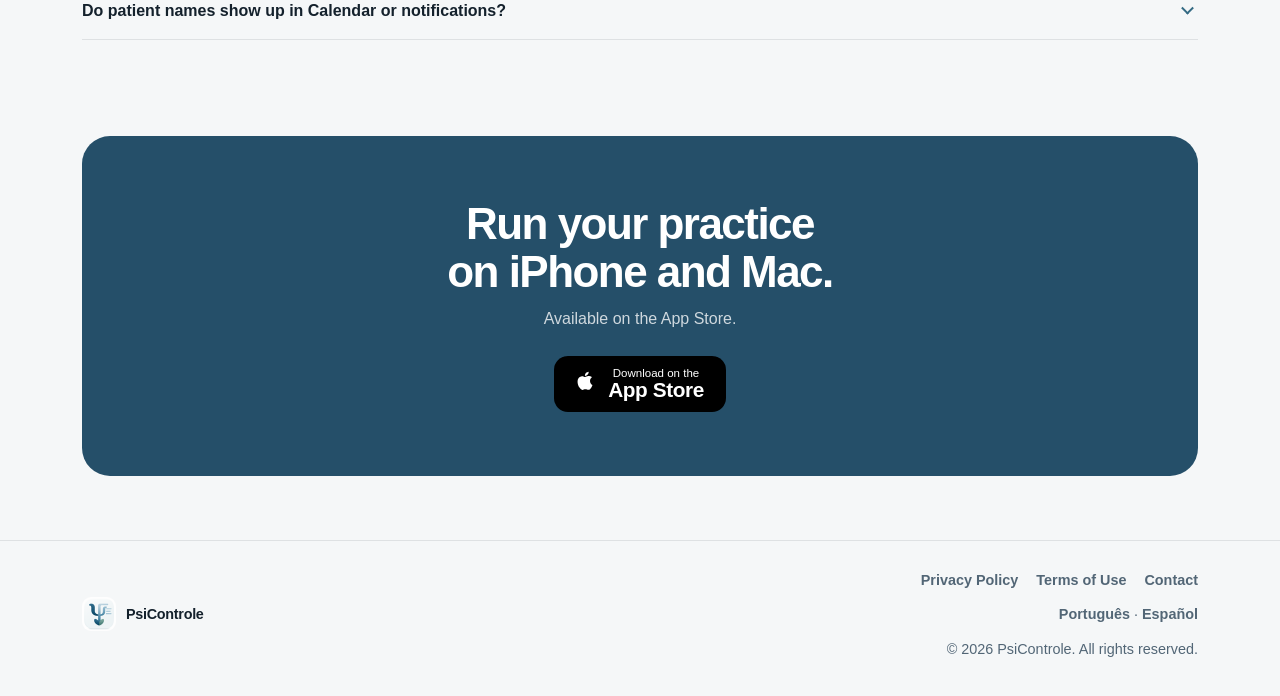
==== commit f9169b39: "fix(seo): describe the app on the language chooser page Give the root page a real title, a descripti" ====
--- a/index.html
+++ b/index.html
@@ -3,11 +3,12 @@
 <head>
   <meta charset="UTF-8">
   <meta name="viewport" content="width=device-width, initial-scale=1.0">
-  <title>PsiControle</title>
-  <meta name="description" content="PsiControle — agenda clínica, pacientes e recebíveis no seu iPhone.">
+  <title>PsiControle: app para psicólogos no iPhone e no Mac</title>
+  <meta name="description" content="Agenda, pacientes, notas clínicas e recebimentos para psicólogos no iPhone e no Mac. Disponível em português, inglês e espanhol.">
+  <meta property="og:image" content="https://psicontrole.app.br/assets/img/pt-BR/og.jpg">
   <link rel="icon" href="assets/img/brand/favicon-32.png" sizes="32x32">
   <link rel="apple-touch-icon" href="assets/img/brand/apple-touch-icon.png">
-  <meta name="theme-color" content="#f7f8fa">
+  <meta name="theme-color" content="#f5f7f8">
   <link rel="stylesheet" href="styles.css?v=20261116">
   <script>
     (function () {
--- a/styles.css
+++ b/styles.css
@@ -1,36 +1,41 @@
+/* PsiControle site — one stylesheet for the landings, legal pages and the language chooser.
+   Mobile first: base rules target phones; min-width queries add room for tablets and desktops. */
+
+:root {
+  --color-primary: #346b84;
+  --color-primary-strong: #254f69;
+  --color-ink: #14212c;
+  --color-secondary: #526676;
+  --color-background: #f5f7f8;
+  --color-surface: #ffffff;
+  --color-mist: #eaf2f5;
+  --color-sage: #c7dbd2;
+  --color-border: rgba(20, 33, 44, 0.1);
+  --color-border-strong: rgba(52, 107, 132, 0.28);
+  --shadow-card: 0 1px 2px rgba(20, 33, 44, 0.04), 0 8px 24px rgba(24, 53, 68, 0.06);
+  --shadow-phone: 0 24px 56px rgba(24, 53, 68, 0.18);
+  --radius-small: 12px;
+  --radius: 18px;
+  --radius-large: 28px;
+  --max-width: 1180px;
+  --gutter: 20px;
+  --header-height: 60px;
+  --font-stack: -apple-system, BlinkMacSystemFont, "SF Pro Display", "SF Pro Text", "Helvetica Neue", Arial, sans-serif;
+}
+
+/* ---------- Base ---------- */
+
 *,
 *::before,
 *::after {
   box-sizing: border-box;
 }
 
-:root {
-  --color-primary: #346b84;
-  --color-primary-strong: #2f5d7c;
-  --color-ink: #17212b;
-  --color-secondary: #536678;
-  --color-background: #f7f8fa;
-  --color-mist: #eaf2f5;
-  --color-warm: #f4e9d1;
-  --color-sage: #c7dbd2;
-  --color-rose: #eac6c6;
-  --color-surface: rgba(255, 255, 255, 0.9);
-  --color-surface-solid: #ffffff;
-  --color-border: rgba(23, 33, 43, 0.12);
-  --color-border-strong: rgba(52, 107, 132, 0.24);
-  --shadow-soft: 0 18px 52px rgba(23, 33, 43, 0.12);
-  --shadow-card: 0 10px 30px rgba(23, 33, 43, 0.08);
-  --radius: 8px;
-  --max-width: 1160px;
-  --content-width: 720px;
-  --font-stack: -apple-system, BlinkMacSystemFont, "SF Pro Display", "SF Pro Text", "Helvetica Neue", Arial, sans-serif;
-}
-
 html {
   font-size: 16px;
   -webkit-text-size-adjust: 100%;
   scroll-behavior: smooth;
-  scroll-padding-top: 88px;
+  scroll-padding-top: calc(var(--header-height) + 16px);
 }
 
 body {
@@ -38,15 +43,13 @@
   min-height: 100vh;
   font-family: var(--font-stack);
   color: var(--color-ink);
-  background:
-    linear-gradient(180deg, rgba(247, 248, 250, 0.78) 0%, rgba(247, 248, 250, 0.97) 620px, rgba(247, 248, 250, 1) 100%),
-    url("assets/img/brand/onboarding-hero.png") calc(100% + 260px) -130px / 820px auto no-repeat,
-    url("assets/img/brand/onboarding-hero.png") -360px 48% / 740px auto no-repeat,
-    var(--color-background);
-  line-height: 1.58;
-}
-
-img {
+  background: var(--color-background);
+  line-height: 1.55;
+  overflow-x: hidden;
+}
+
+img,
+video {
   display: block;
   max-width: 100%;
   height: auto;
@@ -60,59 +63,100 @@
   color: inherit;
 }
 
+h1,
+h2,
+h3,
+p,
+ul,
+ol,
+figure {
+  margin: 0;
+}
+
+h1,
+h2,
+h3 {
+  text-wrap: balance;
+}
+
+h2 {
+  font-size: clamp(1.75rem, 6.4vw, 2.75rem);
+  line-height: 1.08;
+  letter-spacing: -0.035em;
+}
+
+h3 {
+  font-size: 1.15rem;
+  line-height: 1.25;
+  letter-spacing: -0.02em;
+}
+
+p {
+  text-wrap: pretty;
+}
+
 a:focus-visible,
 button:focus-visible,
+summary:focus-visible,
 [tabindex]:focus-visible {
-  outline: 3px solid rgba(52, 107, 132, 0.42);
+  outline: 3px solid rgba(52, 107, 132, 0.45);
   outline-offset: 3px;
 }
 
-[id] {
-  scroll-margin-top: 88px;
+.wrap {
+  width: 100%;
+  max-width: var(--max-width);
+  margin: 0 auto;
+  padding: 0 var(--gutter);
 }
 
 .skip-link {
   position: absolute;
   left: 16px;
   top: 12px;
-  z-index: 20;
-  transform: translateY(-140%);
+  z-index: 30;
+  transform: translateY(-160%);
   padding: 10px 14px;
-  border-radius: var(--radius);
+  border-radius: var(--radius-small);
   color: #fff;
   background: var(--color-ink);
   text-decoration: none;
 }
 
 .skip-link:focus {
-  transform: translateY(0);
-}
+  transform: none;
+}
+
+.visually-hidden {
+  position: absolute;
+  width: 1px;
+  height: 1px;
+  overflow: hidden;
+  clip: rect(0 0 0 0);
+  white-space: nowrap;
+}
+
+/* ---------- Header ---------- */
 
 .site-header {
   position: sticky;
   top: 0;
-  z-index: 10;
-  border-bottom: 1px solid transparent;
-  background: rgba(247, 248, 250, 0.86);
-  backdrop-filter: blur(18px);
-  transition: border-color 150ms ease, box-shadow 150ms ease, background 150ms ease;
-}
-
-.site-header.is-scrolled {
-  border-bottom-color: rgba(23, 33, 43, 0.1);
-  background: rgba(247, 248, 250, 0.94);
-  box-shadow: 0 8px 22px rgba(23, 33, 43, 0.06);
+  z-index: 20;
+  border-bottom: 1px solid var(--color-border);
+  background: rgba(245, 247, 248, 0.88);
+  -webkit-backdrop-filter: saturate(160%) blur(20px);
+  backdrop-filter: saturate(160%) blur(20px);
 }
 
 .site-nav {
   max-width: var(--max-width);
-  min-height: 66px;
+  min-height: var(--header-height);
   margin: 0 auto;
-  padding: 0 24px;
+  padding: 0 var(--gutter);
   display: flex;
   align-items: center;
   justify-content: space-between;
-  gap: 20px;
+  gap: 12px;
 }
 
 .brand-link,
@@ -123,191 +167,135 @@
   color: var(--color-ink);
   text-decoration: none;
   font-weight: 700;
+  letter-spacing: -0.02em;
 }
 
 .brand-link img,
 .footer-brand img {
+  flex-shrink: 0;
   width: 34px;
   height: 34px;
-}
-
-.brand-link span,
-.footer-brand span {
-  line-height: 1;
+  border-radius: 9px;
+}
+
+.brand-link {
+  flex-shrink: 0;
+}
+
+.brand-link span {
+  display: none;
 }
 
 .nav-actions {
   display: flex;
   align-items: center;
-  gap: 18px;
-}
-
-.main-nav,
-.lang-switch,
-.footer-links {
+  gap: 10px;
+}
+
+.main-nav {
   display: flex;
   align-items: center;
-  gap: 16px;
-}
-
-.main-nav a,
-.lang-switch a,
-.footer-links a {
+  gap: 18px;
+}
+
+.main-nav a {
+  display: none;
   color: var(--color-secondary);
   text-decoration: none;
-  font-size: 0.9rem;
-  font-weight: 650;
+  font-size: 0.92rem;
+  font-weight: 600;
 }
 
 .main-nav a:hover,
-.main-nav a.active,
-.lang-switch a:hover,
-.lang-switch a.lang-active,
-.footer-links a:hover {
+.main-nav a.active {
   color: var(--color-primary-strong);
 }
 
-.nav-download {
-  min-height: 34px;
-  padding: 7px 12px;
-  border: 1px solid var(--color-border-strong);
-  border-radius: var(--radius);
-  background: rgba(255, 255, 255, 0.72);
-}
-
-.lang-switch {
-  gap: 6px;
-  padding: 5px;
-  border: 1px solid rgba(23, 33, 43, 0.1);
-  border-radius: var(--radius);
-  background: rgba(255, 255, 255, 0.74);
-}
-
-.lang-switch a {
-  padding: 4px 7px;
-  border-radius: 6px;
-  font-size: 0.78rem;
-}
-
-.lang-switch a.lang-active {
-  background: var(--color-mist);
-}
-
-.page-shell {
-  overflow: hidden;
-}
-
-.hero {
-  position: relative;
-  background:
-    linear-gradient(90deg, rgba(247, 248, 250, 0.99) 0%, rgba(247, 248, 250, 0.94) 46%, rgba(247, 248, 250, 0.7) 100%),
-    url("assets/img/brand/onboarding-hero.png") right center / auto 102% no-repeat;
-}
-
-.hero-inner {
-  max-width: var(--max-width);
-  margin: 0 auto;
-  padding: 82px 24px 62px;
-  display: grid;
-  grid-template-columns: minmax(0, 0.9fr) minmax(300px, 0.74fr);
-  align-items: center;
-  gap: 68px;
-}
-
-.hero-copy {
-  max-width: 650px;
-}
-
-.eyebrow,
-.section-kicker {
-  color: var(--color-primary-strong);
-  font-size: 0.82rem;
-  font-weight: 800;
-  text-transform: uppercase;
-  letter-spacing: 0;
-}
-
-.eyebrow {
+.main-nav a.nav-download {
   display: inline-flex;
   align-items: center;
-  gap: 8px;
-  margin: 0 0 16px;
-  padding: 7px 10px;
-  border: 1px solid var(--color-border-strong);
-  border-radius: var(--radius);
-  background: rgba(234, 242, 245, 0.78);
-}
-
-.section-kicker {
-  margin-bottom: 10px;
-}
-
-h1,
-h2,
-h3,
-p {
-  margin-top: 0;
-}
-
-h1 {
-  margin-bottom: 18px;
-  font-size: 3.8rem;
-  line-height: 1.04;
-  font-weight: 800;
-  letter-spacing: 0;
-}
-
-h2 {
-  margin-bottom: 14px;
-  font-size: 2rem;
-  line-height: 1.18;
-  font-weight: 780;
-  letter-spacing: 0;
-}
-
-h3 {
-  margin-bottom: 8px;
-  font-size: 1.08rem;
-  line-height: 1.28;
-  font-weight: 760;
-  letter-spacing: 0;
-}
-
-p {
-  color: var(--color-secondary);
-}
-
-code {
-  padding: 2px 5px;
-  border: 1px solid rgba(23, 33, 43, 0.1);
-  border-radius: 5px;
+  min-height: 36px;
+  padding: 0 14px;
+  border-radius: 10px;
+  color: #fff;
+  background: var(--color-primary-strong);
+  font-weight: 650;
+}
+
+.main-nav a.nav-download:hover {
+  color: #fff;
+  background: var(--color-primary);
+}
+
+.lang-switch {
+  display: flex;
+  gap: 2px;
+  padding: 3px;
+  border-radius: 10px;
+  background: rgba(20, 33, 44, 0.06);
+}
+
+.lang-switch a {
+  padding: 5px 7px;
+  border-radius: 7px;
+  color: var(--color-secondary);
+  text-decoration: none;
+  font-size: 0.75rem;
+  font-weight: 650;
+  line-height: 1.2;
+  white-space: nowrap;
+}
+
+.lang-switch a:hover {
   color: var(--color-ink);
-  background: rgba(255, 255, 255, 0.74);
-  font-family: "SF Mono", ui-monospace, Menlo, Consolas, monospace;
-  font-size: 0.9em;
-}
-
-.hero-subtitle {
-  max-width: 590px;
-  margin-bottom: 14px;
-  color: #455768;
-  font-size: 1.16rem;
-}
-
-.hero-support {
-  max-width: 560px;
-  margin-bottom: 28px;
+}
+
+.lang-switch a.lang-active {
   color: var(--color-ink);
-  font-size: 1rem;
-  font-weight: 680;
-}
-
-.hero-actions,
-.section-actions {
-  display: flex;
+  background: var(--color-surface);
+  box-shadow: 0 1px 3px rgba(20, 33, 44, 0.12);
+}
+
+/* ---------- Buttons ---------- */
+
+.app-store-badge {
+  display: inline-flex;
   align-items: center;
-  flex-wrap: wrap;
-  gap: 14px;
+  gap: 10px;
+  min-height: 56px;
+  padding: 8px 22px 8px 18px;
+  border-radius: 14px;
+  color: #fff;
+  background: #000;
+  text-decoration: none;
+  transition: transform 160ms ease, background 160ms ease;
+}
+
+.app-store-badge:hover {
+  background: #1c1c1e;
+  transform: translateY(-1px);
+}
+
+.app-store-glyph svg {
+  width: 26px;
+  height: 26px;
+  fill: currentColor;
+}
+
+.app-store-copy {
+  display: grid;
+  line-height: 1.05;
+}
+
+.app-store-preline {
+  font-size: 0.72rem;
+  font-weight: 500;
+}
+
+.app-store-store {
+  font-size: 1.3rem;
+  font-weight: 650;
+  letter-spacing: -0.02em;
 }
 
 .button {
@@ -315,24 +303,18 @@
   min-height: 48px;
   align-items: center;
   justify-content: center;
-  padding: 13px 18px;
+  padding: 12px 18px;
   border: 1px solid transparent;
-  border-radius: var(--radius);
+  border-radius: var(--radius-small);
   text-decoration: none;
   font-size: 0.98rem;
-  font-weight: 760;
+  font-weight: 650;
   line-height: 1.1;
-  transition: transform 150ms ease, box-shadow 150ms ease, background 150ms ease;
-}
-
-.button:hover {
-  transform: translateY(-1px);
 }
 
 .button-primary {
   color: #fff;
   background: var(--color-primary-strong);
-  box-shadow: 0 12px 28px rgba(47, 93, 124, 0.26);
 }
 
 .button-primary:hover {
@@ -342,7 +324,15 @@
 .button-secondary {
   color: var(--color-primary-strong);
   border-color: var(--color-border-strong);
-  background: rgba(255, 255, 255, 0.74);
+  background: var(--color-surface);
+}
+
+.text-link {
+  color: var(--color-primary-strong);
+  font-weight: 600;
+  text-decoration: underline;
+  text-decoration-thickness: 1px;
+  text-underline-offset: 4px;
 }
 
 .button.is-disabled,
@@ -350,465 +340,529 @@
 .nav-download.is-disabled {
   cursor: default;
   opacity: 0.58;
-  box-shadow: none;
-}
-
-.button.is-disabled:hover,
-.app-store-badge.is-disabled:hover,
-.nav-download.is-disabled:hover {
-  transform: none;
-}
-
-.app-store-badge {
+}
+
+/* ---------- Sections ---------- */
+
+.section {
+  padding: 64px 0;
+}
+
+.section-head {
+  max-width: 640px;
+  margin-bottom: 28px;
+}
+
+.section-head p {
+  margin-top: 12px;
+  color: var(--color-secondary);
+  font-size: 1.05rem;
+}
+
+/* ---------- Hero ---------- */
+
+.hero {
+  position: relative;
+  overflow: hidden;
+  padding-top: 32px;
+}
+
+.hero::before {
+  content: "";
+  position: absolute;
+  z-index: -1;
+  inset: 0;
+  background:
+    linear-gradient(180deg, rgba(245, 247, 248, 0) 60%, var(--color-background)),
+    image-set(
+      url("assets/img/brand/onboarding-hero.avif") type("image/avif"),
+      url("assets/img/brand/onboarding-hero.webp") type("image/webp")
+    ) right -120px top 120px / 420px auto no-repeat;
+  opacity: 0.75;
+}
+
+.hero-grid {
+  display: grid;
+  gap: 36px;
+}
+
+.hero h1 {
+  font-size: clamp(2.6rem, 11.5vw, 4.7rem);
+  line-height: 0.98;
+  letter-spacing: -0.055em;
+}
+
+.hero-kicker {
+  display: block;
+  margin-bottom: 14px;
+  color: var(--color-primary-strong);
+  font-size: 1rem;
+  line-height: 1.35;
+  letter-spacing: -0.01em;
+  font-weight: 650;
+}
+
+.hero-lede {
+  max-width: 560px;
+  margin-top: 18px;
+  color: var(--color-secondary);
+  font-size: 1.12rem;
+  line-height: 1.55;
+}
+
+.hero-cta {
+  display: flex;
+  flex-wrap: wrap;
+  align-items: center;
+  gap: 14px 22px;
+  margin-top: 26px;
+}
+
+.facts {
+  display: flex;
+  flex-wrap: wrap;
+  gap: 6px 16px;
+  margin-top: 20px;
+  padding: 0;
+  list-style: none;
+  color: var(--color-secondary);
+  font-size: 0.88rem;
+  font-weight: 550;
+}
+
+.facts li {
   display: inline-flex;
-  width: 258px;
-  min-height: 76px;
   align-items: center;
-  justify-content: center;
+  gap: 7px;
+}
+
+.facts li::before {
+  content: "";
+  width: 6px;
+  height: 6px;
+  border-radius: 50%;
+  background: var(--color-primary);
+  opacity: 0.55;
+}
+
+.hero-device {
+  justify-self: center;
+  width: min(100%, 330px);
+  margin-bottom: -2px;
+}
+
+/* A phone that rises from the bottom edge: only the top of the screen shows. */
+.hero-device .phone {
+  border-bottom: 0;
+  border-bottom-left-radius: 0;
+  border-bottom-right-radius: 0;
+  padding-bottom: 0;
+}
+
+.hero-device .phone img {
+  height: min(58svh, 520px);
+  object-fit: cover;
+  object-position: top;
+  border-bottom-left-radius: 0;
+  border-bottom-right-radius: 0;
+}
+
+.phone {
+  padding: 10px;
+  border: 1px solid var(--color-border);
+  border-radius: 40px;
+  background: var(--color-surface);
+  box-shadow: var(--shadow-phone);
+}
+
+.phone img {
+  width: 100%;
+  border-radius: 31px;
+}
+
+/* ---------- Feature tour ---------- */
+
+.tour-tabs {
+  display: flex;
+  gap: 2px;
+  margin-bottom: 18px;
+  padding: 3px;
+  border-radius: 12px;
+  background: rgba(20, 33, 44, 0.06);
+}
+
+.tour-tabs a {
+  flex: 1;
+  padding: 8px 4px;
+  border-radius: 9px;
+  color: var(--color-secondary);
+  text-align: center;
+  text-decoration: none;
+  font-size: 0.86rem;
+  font-weight: 650;
+}
+
+.tour-tabs a[aria-current="true"] {
+  color: var(--color-ink);
+  background: var(--color-surface);
+  box-shadow: 0 1px 3px rgba(20, 33, 44, 0.12);
+}
+
+.tour-track {
+  display: grid;
+  grid-auto-flow: column;
+  grid-auto-columns: 86%;
+  gap: 14px;
+  margin: 0 calc(var(--gutter) * -1);
+  padding: 4px var(--gutter) 12px;
+  overflow-x: auto;
+  scroll-snap-type: x mandatory;
+  scroll-padding: 0 var(--gutter);
+  scrollbar-width: none;
+  overscroll-behavior-x: contain;
+}
+
+.tour-track::-webkit-scrollbar {
+  display: none;
+}
+
+.tour-panel {
+  display: flex;
+  flex-direction: column;
+  scroll-snap-align: start;
+  overflow: hidden;
+  border: 1px solid var(--color-border);
+  border-radius: var(--radius-large);
+  background: var(--color-surface);
+  box-shadow: var(--shadow-card);
+}
+
+.tour-text {
+  padding: 22px 22px 18px;
+}
+
+.tour-text ul {
+  margin-top: 12px;
+  padding: 0;
+  list-style: none;
+  color: var(--color-secondary);
+  font-size: 0.95rem;
+}
+
+.tour-text li {
+  position: relative;
+  padding-left: 18px;
+}
+
+.tour-text li + li {
+  margin-top: 6px;
+}
+
+.tour-text li::before {
+  content: "";
+  position: absolute;
+  left: 2px;
+  top: 0.62em;
+  width: 6px;
+  height: 6px;
+  border-radius: 50%;
+  background: var(--color-primary);
+}
+
+/* The screenshot sits at the bottom of the card, cropped to its top half. */
+.tour-shot {
+  margin-top: auto;
+  padding: 0 22px;
+  background: linear-gradient(180deg, var(--color-surface), var(--color-mist));
+}
+
+.tour-shot img {
+  height: 380px;
+  width: 100%;
+  object-fit: cover;
+  object-position: top;
+  border: 1px solid var(--color-border);
+  border-bottom: 0;
+  border-radius: 26px 26px 0 0;
+}
+
+.works-with {
+  margin-top: 22px;
+  color: var(--color-secondary);
+  font-size: 0.95rem;
+}
+
+.works-with strong {
+  color: var(--color-ink);
+  font-weight: 650;
+}
+
+/* ---------- Demo ---------- */
+
+.demo {
+  display: grid;
+  grid-template-columns: minmax(0, 1fr) 112px;
   gap: 16px;
-  padding: 12px 22px;
-  border: 1px solid #000;
-  border-radius: 14px;
+  align-items: center;
+  padding: 18px;
+  border: 1px solid var(--color-border);
+  border-radius: var(--radius-large);
+  background: var(--color-surface);
+}
+
+.demo h2 {
+  font-size: 1.3rem;
+  letter-spacing: -0.025em;
+}
+
+.demo p {
+  margin-top: 6px;
+  color: var(--color-secondary);
+  font-size: 0.92rem;
+  line-height: 1.45;
+}
+
+.demo .demo-note {
+  font-size: 0.82rem;
+}
+
+.demo details {
+  margin-top: 10px;
+  color: var(--color-secondary);
+  font-size: 0.88rem;
+}
+
+.demo summary {
+  cursor: pointer;
+  color: var(--color-primary-strong);
+  font-weight: 600;
+}
+
+.product-demo {
+  width: 100%;
+  border-radius: 18px;
+  background: var(--color-ink);
+}
+
+/* ---------- Privacy ---------- */
+
+.privacy-lede {
+  max-width: 640px;
+  font-size: 1.12rem;
+  line-height: 1.55;
+}
+
+.privacy-list {
+  display: grid;
+  gap: 18px;
+  margin-top: 28px;
+  padding: 0;
+  list-style: none;
+}
+
+.privacy-list li {
+  display: grid;
+  grid-template-columns: 40px minmax(0, 1fr);
+  gap: 14px;
+  align-items: start;
+}
+
+.privacy-icon {
+  display: grid;
+  place-items: center;
+  width: 40px;
+  height: 40px;
+  border-radius: 12px;
+  color: var(--color-primary-strong);
+  background: var(--color-mist);
+}
+
+.privacy-icon svg {
+  width: 22px;
+  height: 22px;
+  fill: none;
+  stroke: currentColor;
+  stroke-width: 1.8;
+  stroke-linecap: round;
+  stroke-linejoin: round;
+}
+
+.privacy-list strong {
+  display: block;
+  font-weight: 650;
+}
+
+.privacy-list div span {
+  color: var(--color-secondary);
+  font-size: 0.95rem;
+}
+
+.privacy-more {
+  display: inline-block;
+  margin-top: 26px;
+}
+
+/* ---------- FAQ ---------- */
+
+.faq-list {
+  border-top: 1px solid var(--color-border);
+}
+
+.faq-list details {
+  border-bottom: 1px solid var(--color-border);
+}
+
+.faq-list summary {
+  position: relative;
+  padding: 18px 36px 18px 0;
+  cursor: pointer;
+  list-style: none;
+  font-weight: 650;
+  line-height: 1.35;
+}
+
+.faq-list summary::-webkit-details-marker {
+  display: none;
+}
+
+.faq-list summary::after {
+  content: "";
+  position: absolute;
+  right: 6px;
+  top: 50%;
+  width: 9px;
+  height: 9px;
+  border-right: 2px solid var(--color-primary);
+  border-bottom: 2px solid var(--color-primary);
+  transform: translateY(-70%) rotate(45deg);
+  transition: transform 160ms ease;
+}
+
+.faq-list details[open] summary::after {
+  transform: translateY(-30%) rotate(-135deg);
+}
+
+.faq-list details p {
+  max-width: 680px;
+  padding-bottom: 18px;
+  color: var(--color-secondary);
+}
+
+/* ---------- Final call to action ---------- */
+
+.final-cta {
+  padding: 0 0 64px;
+}
+
+.final-cta-card {
+  padding: 40px 24px;
+  border-radius: var(--radius-large);
   color: #fff;
-  background: #050505;
-  text-decoration: none;
-  box-shadow: 0 12px 28px rgba(0, 0, 0, 0.22);
-  transition: transform 150ms ease, box-shadow 150ms ease, background 150ms ease;
-}
-
-.app-store-badge:hover {
-  transform: translateY(-1px);
-  background: #151515;
-  box-shadow: 0 14px 30px rgba(0, 0, 0, 0.26);
-}
-
-.app-store-glyph {
-  flex: 0 0 auto;
-  width: 44px;
-  height: 44px;
-}
-
-.app-store-glyph svg {
-  width: 100%;
-  height: 100%;
-  fill: currentColor;
-}
-
-.app-store-copy {
-  display: grid;
-  gap: 2px;
-  min-width: 0;
-  text-align: left;
-  line-height: 1;
-}
-
-.app-store-preline,
-.app-store-store {
-  display: block;
-  color: #fff;
-  white-space: nowrap;
-}
-
-.app-store-preline {
-  font-size: 0.92rem;
-  font-weight: 600;
-}
-
-.app-store-store {
-  font-size: 1.74rem;
-  font-weight: 760;
-}
-
-.hero-visual {
-  justify-self: center;
-  width: min(100%, 420px);
-}
-
-.phone-frame {
-  position: relative;
-  padding: 0;
-  border: 0;
-  background: transparent;
-  box-shadow: none;
-}
-
-.phone-frame img {
-  width: 100%;
-  aspect-ratio: 1242 / 2688;
-  object-fit: contain;
-  box-shadow: none;
-  mix-blend-mode: multiply;
-}
-
-.hero .phone-frame img {
-  height: min(58svh, 560px);
-  width: auto;
-  max-width: 100%;
-  aspect-ratio: auto;
-  object-position: top center;
-}
-
-.trust-strip {
-  padding: 0 24px;
-}
-
-.trust-strip-inner {
+  background: var(--color-primary-strong);
+  text-align: center;
+}
+
+.final-cta-card h2 {
+  max-width: 620px;
+  margin: 0 auto;
+}
+
+.final-cta-card p {
+  margin-top: 12px;
+  color: rgba(255, 255, 255, 0.78);
+}
+
+.final-cta-card .app-store-badge {
+  margin-top: 24px;
+}
+
+/* ---------- Footer ---------- */
+
+.site-footer {
+  border-top: 1px solid var(--color-border);
+  padding: 28px 0 36px;
+  color: var(--color-secondary);
+  font-size: 0.9rem;
+}
+
+.footer-inner {
   max-width: var(--max-width);
   margin: 0 auto;
+  padding: 0 var(--gutter);
   display: grid;
-  grid-template-columns: repeat(4, minmax(0, 1fr));
+  gap: 16px;
+}
+
+.footer-links {
+  display: flex;
+  flex-wrap: wrap;
+  gap: 8px 18px;
+}
+
+.footer-links a {
+  text-decoration: none;
+  font-weight: 600;
+}
+
+.footer-links a:hover {
+  color: var(--color-primary-strong);
+}
+
+.footer-meta {
+  display: grid;
   gap: 12px;
 }
 
-.trust-item {
-  min-height: 48px;
-  padding: 12px 16px;
-  display: flex;
-  align-items: center;
-  justify-content: center;
-  border: 1px solid rgba(52, 107, 132, 0.16);
-  border-radius: var(--radius);
-  background: rgba(255, 255, 255, 0.82);
-}
-
-.trust-item strong {
+.footer-meta p {
+  margin: 0;
+}
+
+.footer-meta p a {
+  text-decoration: none;
+  font-weight: 600;
+}
+
+.footer-meta p a:hover {
+  color: var(--color-primary-strong);
+}
+
+/* ---------- Legal pages ---------- */
+
+.legal-main {
+  max-width: 820px;
+  margin: 0 auto;
+  padding: 40px var(--gutter) 72px;
+}
+
+.legal-hero {
+  margin-bottom: 24px;
+}
+
+.legal-hero h1 {
+  margin-bottom: 8px;
+  font-size: clamp(2rem, 8vw, 2.55rem);
+  line-height: 1.08;
+  letter-spacing: -0.035em;
+}
+
+.effective-date {
   display: block;
-  color: var(--color-ink);
-  font-size: 0.86rem;
-  line-height: 1.25;
-  text-align: center;
-}
-
-.content-section {
-  max-width: var(--max-width);
-  margin: 0 auto;
-  padding: 82px 24px;
-}
-
-.section-heading {
-  max-width: var(--content-width);
-  margin-bottom: 30px;
-}
-
-.section-heading p {
-  max-width: 670px;
-  margin-bottom: 0;
-  color: #4f6172;
-  font-size: 1.06rem;
-}
-
-.feature-grid {
-  display: grid;
-  grid-template-columns: repeat(3, minmax(0, 1fr));
-  gap: 16px;
-}
-
-.feature-card,
-.privacy-point,
-.legal-card,
-.screenshot-card {
+  color: var(--color-secondary);
+  font-size: 0.94rem;
+  font-weight: 600;
+}
+
+.legal-card {
+  padding: 20px;
   border: 1px solid var(--color-border);
   border-radius: var(--radius);
   background: var(--color-surface);
   box-shadow: var(--shadow-card);
 }
 
-.feature-card {
-  min-height: 196px;
-  padding: 22px;
-}
-
-.feature-card p {
-  margin-bottom: 0;
-  color: #4f6172;
-  font-size: 0.96rem;
-}
-
-.feature-chip {
-  display: inline-flex;
-  margin-bottom: 16px;
-  padding: 6px 9px;
-  border-radius: 6px;
-  color: var(--color-ink);
-  background: var(--chip-color, var(--color-mist));
-  font-size: 0.78rem;
-  font-weight: 800;
-}
-
-.feature-chip.teal {
-  --chip-color: var(--color-mist);
-}
-
-.feature-chip.warm {
-  --chip-color: var(--color-warm);
-}
-
-.feature-chip.sage {
-  --chip-color: var(--color-sage);
-}
-
-.feature-chip.rose {
-  --chip-color: var(--color-rose);
-}
-
-.split-section {
-  display: grid;
-  grid-template-columns: minmax(0, 0.92fr) minmax(280px, 0.72fr);
-  gap: 42px;
-  align-items: center;
-}
-
-.split-section.reverse {
-  grid-template-columns: minmax(280px, 0.72fr) minmax(0, 0.92fr);
-}
-
-.split-section.reverse .split-copy {
-  order: 2;
-}
-
-.split-section.reverse .split-media {
-  order: 1;
-}
-
-.split-copy {
-  max-width: 620px;
-}
-
-.check-list {
-  display: grid;
-  gap: 13px;
-  margin: 24px 0 0;
-  padding: 0;
-  list-style: none;
-}
-
-.check-list li {
-  display: grid;
-  grid-template-columns: 11px minmax(0, 1fr);
-  gap: 12px;
-  color: #4f6172;
-}
-
-.check-list li::before {
-  content: "";
-  width: 11px;
-  height: 11px;
-  margin-top: 8px;
-  border-radius: 50%;
-  background: var(--color-primary);
-}
-
-.split-media {
-  justify-self: center;
-  width: min(100%, 430px);
-  margin: 0;
-}
-
-.split-media .phone-frame img {
-  width: 100%;
-  max-height: none;
-  margin: 0 auto;
-}
-
-.screen-caption {
-  max-width: 340px;
-  margin: 14px auto 0;
-  text-align: center;
-}
-
-.screen-caption strong,
-.screen-caption span {
-  display: block;
-}
-
-.screen-caption strong {
-  color: var(--color-ink);
-  font-size: 0.98rem;
-}
-
-.screen-caption span {
-  margin-top: 2px;
-  color: var(--color-secondary);
-  font-size: 0.9rem;
-}
-
-.privacy-section {
-  position: relative;
-}
-
-.privacy-section::before {
-  content: "";
-  position: absolute;
-  inset: 34px 24px;
-  z-index: -1;
-  border-radius: var(--radius);
-  background:
-    linear-gradient(135deg, rgba(255, 255, 255, 0.9), rgba(234, 242, 245, 0.76)),
-    url("assets/img/brand/onboarding-hero.png") right center / auto 132% no-repeat;
-}
-
-.privacy-points {
-  display: grid;
-  grid-template-columns: repeat(3, minmax(0, 1fr));
-  gap: 14px;
-}
-
-.privacy-point {
-  min-height: 154px;
-  padding: 18px;
-}
-
-.privacy-point strong,
-.privacy-point span {
-  display: block;
-}
-
-.privacy-point strong {
-  margin-bottom: 6px;
-  color: var(--color-ink);
-}
-
-.privacy-point span {
-  color: #4f6172;
-  font-size: 0.92rem;
-}
-
-.screenshot-gallery {
-  display: grid;
-  grid-template-columns: repeat(2, minmax(0, 1fr));
-  gap: 18px;
-}
-
-.screenshot-card {
-  min-width: 0;
-  margin: 0;
-  padding: 16px;
-}
-
-.screenshot-card img {
-  width: 100%;
-  max-height: none;
-  margin: 0 auto;
-  aspect-ratio: 1242 / 2688;
-  object-fit: contain;
-  mix-blend-mode: multiply;
-}
-
-.screenshot-card figcaption {
-  margin-top: 12px;
-}
-
-.screenshot-card figcaption strong,
-.screenshot-card figcaption span {
-  display: block;
-}
-
-.screenshot-card figcaption strong {
-  color: var(--color-ink);
-  font-size: 0.96rem;
-}
-
-.screenshot-card figcaption span {
-  margin-top: 2px;
-  color: #4f6172;
-  font-size: 0.88rem;
-  line-height: 1.42;
-}
-
-.final-cta {
-  padding: 84px 24px 90px;
-  background:
-    linear-gradient(135deg, rgba(234, 242, 245, 0.94), rgba(255, 255, 255, 0.84)),
-    url("assets/img/brand/onboarding-hero.png") center 50% / 860px auto no-repeat;
-}
-
-.final-cta-inner {
-  max-width: 720px;
-  margin: 0 auto;
-  display: grid;
-  justify-items: center;
-  text-align: center;
-}
-
-.final-cta h2 {
-  max-width: 620px;
-  margin-bottom: 12px;
-}
-
-.final-cta p:not(.section-kicker) {
-  max-width: 620px;
-  margin-bottom: 24px;
-  color: #4f6172;
-  font-size: 1.06rem;
-}
-
-.site-footer {
-  border-top: 1px solid rgba(23, 33, 43, 0.08);
-  background: rgba(255, 255, 255, 0.78);
-}
-
-.footer-inner {
-  max-width: var(--max-width);
-  margin: 0 auto;
-  padding: 34px 24px;
-  display: flex;
-  flex-direction: column;
-  gap: 14px;
-  align-items: center;
-  text-align: center;
-}
-
-.footer-inner > div {
-  display: grid;
-  justify-items: center;
-}
-
-.footer-inner p {
-  margin-bottom: 0;
-}
-
-.footer-meta {
-  display: grid;
-  gap: 8px;
-  justify-items: center;
-  color: var(--color-secondary);
-  font-size: 0.88rem;
-}
-
-.footer-meta p {
-  margin: 0;
-  color: inherit;
-}
-
-.legal-main {
-  max-width: 820px;
-  margin: 0 auto;
-  padding: 54px 24px 78px;
-}
-
-.legal-hero {
-  margin-bottom: 28px;
-}
-
-.legal-hero h1 {
-  margin-bottom: 10px;
-  font-size: 2.55rem;
-}
-
-.effective-date {
-  display: block;
-  color: var(--color-secondary);
-  font-size: 0.94rem;
-  font-weight: 650;
-}
-
-.legal-card {
-  padding: 26px;
-}
-
 .legal-section {
-  padding: 24px 0;
-  border-bottom: 1px solid rgba(23, 33, 43, 0.1);
+  padding: 22px 0;
+  border-bottom: 1px solid var(--color-border);
 }
 
 .legal-section:first-child {
@@ -824,21 +878,38 @@
   margin-bottom: 8px;
   color: var(--color-primary-strong);
   font-size: 1.13rem;
-}
-
-.legal-section p {
+  letter-spacing: -0.01em;
+}
+
+.legal-section p,
+.legal-section ul {
   margin-bottom: 10px;
 }
 
-.legal-section p:last-child {
+.legal-section p:last-child,
+.legal-section ul:last-child {
   margin-bottom: 0;
 }
 
 .contact-link {
   color: var(--color-primary-strong);
-  font-weight: 760;
+  font-weight: 650;
   word-break: break-word;
 }
+
+/* Legal pages: on phones the header keeps only the link back home; the other legal page is in the footer. */
+.legal-page .main-nav a:first-child {
+  display: inline;
+  font-size: 0.9rem;
+}
+
+@media (min-width: 560px) {
+  .legal-page .main-nav a {
+    display: inline;
+  }
+}
+
+/* ---------- Language chooser (site root) ---------- */
 
 .redirect-page {
   min-height: 100vh;
@@ -864,6 +935,7 @@
 .redirect-card h1 {
   margin-bottom: 8px;
   font-size: 2rem;
+  letter-spacing: -0.035em;
 }
 
 .redirect-actions {
@@ -874,312 +946,127 @@
   margin-top: 20px;
 }
 
-@media (max-width: 1040px) {
-  .hero-inner {
-    grid-template-columns: minmax(0, 1fr) minmax(230px, 320px);
-    gap: 36px;
-    padding-top: 58px;
-  }
-
-  .hero .phone-frame img {
-    height: 460px;
-  }
-
-  h1 {
-    font-size: 3rem;
-  }
-
-  .privacy-points,
-  .screenshot-gallery {
-    grid-template-columns: repeat(2, minmax(0, 1fr));
-  }
-}
-
-@media (max-width: 820px) {
-  .site-nav {
-    min-height: 58px;
-    padding-top: 10px;
-    padding-bottom: 10px;
-  }
-
-  .main-nav {
+/* ---------- Larger screens ---------- */
+
+@media (min-width: 400px) {
+  .brand-link span {
+    display: inline;
+  }
+}
+
+@media (min-width: 720px) {
+  :root {
+    --gutter: 32px;
+    --header-height: 68px;
+  }
+
+  .section {
+    padding: 96px 0;
+  }
+
+  .tour-track {
+    grid-auto-columns: 46%;
+  }
+
+  .demo {
+    max-width: 760px;
+    margin: 0 auto;
+    grid-template-columns: 180px minmax(0, 1fr);
+    gap: 40px;
+    padding: 28px 40px 28px 28px;
+  }
+
+  .demo .product-demo {
+    order: -1;
+  }
+
+  .demo h2 {
+    font-size: 1.9rem;
+  }
+
+  .privacy-list {
+    grid-template-columns: repeat(3, minmax(0, 1fr));
+    gap: 28px;
+  }
+
+  .privacy-list li {
+    grid-template-columns: 1fr;
+  }
+
+  .final-cta-card {
+    padding: 64px 40px;
+  }
+
+  .footer-inner {
+    grid-template-columns: auto 1fr;
+    align-items: center;
+  }
+
+  .footer-meta {
+    justify-items: end;
+    text-align: right;
+  }
+
+  .legal-card {
+    padding: 28px;
+  }
+}
+
+@media (min-width: 900px) {
+  .main-nav a {
+    display: inline;
+  }
+
+  .hero {
+    padding-top: 56px;
+  }
+
+  .hero::before {
+    background-position: center, right 8% top 40px;
+    background-size: auto, 520px auto;
+  }
+
+  .hero-grid {
+    grid-template-columns: minmax(0, 1fr) 360px;
+    align-items: end;
+    gap: 64px;
+  }
+
+  .hero-copy {
+    padding-bottom: 88px;
+  }
+
+  .hero-device {
+    width: 360px;
+  }
+
+  .hero-device .phone img {
+    height: 560px;
+  }
+
+  /* Desktop shows all four panels side by side; the tabs are only for swiping. */
+  .tour-tabs {
     display: none;
   }
 
-  .hero,
-  .hero-inner {
-    min-height: auto;
-    grid-template-columns: 1fr;
-  }
-
-  .hero-inner,
-  .split-section,
-  .split-section.reverse {
-    grid-template-columns: 1fr;
-  }
-
-  .split-section.reverse .split-copy,
-  .split-section.reverse .split-media {
-    order: initial;
-  }
-
-  .hero-visual {
-    width: min(100%, 320px);
-  }
-
-  .feature-grid,
-  .trust-strip-inner {
-    grid-template-columns: repeat(2, minmax(0, 1fr));
-  }
-
-  .split-copy {
-    max-width: var(--content-width);
-  }
-}
-
-@media (max-width: 680px) {
-  html {
-    scroll-padding-top: 86px;
-  }
-
-  [id] {
-    scroll-margin-top: 86px;
-  }
-
-  body {
-    background: var(--color-background);
-  }
-
-  .site-nav {
-    min-height: 50px;
-    padding-left: 16px;
-    padding-right: 16px;
-    padding-top: 8px;
-    padding-bottom: 8px;
-  }
-
-  .brand-link span {
-    display: none;
-  }
-
-  .lang-switch {
-    padding: 4px;
-  }
-
-  .lang-switch a {
-    padding: 4px 6px;
-    font-size: 0.74rem;
-  }
-
-  .hero {
-    background:
-      linear-gradient(180deg, rgba(247, 248, 250, 0.99) 0%, rgba(247, 248, 250, 0.96) 64%, rgba(234, 242, 245, 0.7) 100%);
-  }
-
-  .hero-inner,
-  .content-section,
-  .legal-main {
-    padding-left: 16px;
-    padding-right: 16px;
-  }
-
-  .hero-inner {
-    gap: 16px;
-    padding-top: 28px;
-    padding-bottom: 18px;
-  }
-
-  h1 {
-    font-size: 2.02rem;
-    line-height: 1.06;
-  }
-
-  h2 {
-    font-size: 1.6rem;
-  }
-
-  .hero-subtitle,
-  .section-heading p,
-  .final-cta p:not(.section-kicker) {
-    font-size: 1rem;
-  }
-
-  .hero-subtitle {
-    margin-bottom: 12px;
-    line-height: 1.5;
-  }
-
-  .hero-support {
-    margin-bottom: 18px;
-    font-size: 0.96rem;
-    line-height: 1.45;
-  }
-
-  .hero-actions,
-  .section-actions {
-    flex-direction: column;
-    align-items: center;
-    gap: 8px;
-  }
-
-  .app-store-badge {
-    width: 218px;
-    min-height: 64px;
-    gap: 12px;
-    padding: 10px 16px;
-  }
-
-  .app-store-glyph {
-    width: 34px;
-    height: 34px;
-  }
-
-  .app-store-preline {
-    font-size: 0.78rem;
-  }
-
-  .app-store-store {
-    font-size: 1.4rem;
-  }
-
-  .hero-visual {
-    justify-self: stretch;
-    width: 100vw;
-    margin: 18px calc(50% - 50vw) 0;
-  }
-
-  .hero .phone-frame img {
-    width: 100%;
-    height: auto;
-    margin: 0 auto;
-    object-position: top center;
-  }
-
-  .hero .phone-frame,
-  .split-media .phone-frame {
-    -webkit-mask-image: none;
-    mask-image: none;
-  }
-
-  .trust-strip {
-    padding: 8px 16px 0;
-  }
-
-  .trust-strip-inner,
-  .feature-grid,
-  .privacy-points,
-  .screenshot-gallery {
-    grid-template-columns: 1fr;
-  }
-
-  .trust-strip-inner {
-    grid-template-columns: repeat(2, minmax(0, 1fr));
-    gap: 8px;
-  }
-
-  .trust-item {
-    min-height: 40px;
-    padding: 9px 10px;
-  }
-
-  .trust-item strong {
-    font-size: 0.78rem;
-  }
-
-  .content-section {
-    padding-top: 52px;
-    padding-bottom: 52px;
-  }
-
-  .feature-grid {
-    gap: 12px;
-  }
-
-  .feature-card,
-  .privacy-point {
-    min-height: 0;
-    padding: 18px 20px;
-  }
-
-  .feature-card p {
-    font-size: 0.98rem;
-  }
-
-  .feature-chip {
-    margin-bottom: 12px;
-  }
-
-  .split-media {
-    justify-self: stretch;
-    width: 100vw;
-    margin: 10px calc(50% - 50vw) 0;
-  }
-
-  .split-media .phone-frame img {
-    width: 100%;
-    max-height: none;
-  }
-
-  .screen-caption {
-    max-width: 360px;
-    padding: 0 16px;
-    text-align: left;
-  }
-
-  .privacy-section::before {
-    inset: 18px 0;
-    border-radius: 0;
-    background:
-      linear-gradient(135deg, rgba(255, 255, 255, 0.88), rgba(234, 242, 245, 0.68)),
-      url("assets/img/brand/onboarding-hero.png") center 20% / 560px auto no-repeat;
-  }
-
-  .screenshot-gallery {
-    width: 100vw;
-    margin-right: calc(50% - 50vw);
-    margin-left: calc(50% - 50vw);
-  }
-
-  .screenshot-card {
-    display: block;
+  .tour-track {
+    grid-auto-flow: row;
+    grid-template-columns: repeat(4, minmax(0, 1fr));
+    margin: 0;
     padding: 0;
-    border-right: 0;
-    border-left: 0;
-    border-radius: 0;
-  }
-
-  .screenshot-card img {
-    width: 100%;
-    max-height: none;
-  }
-
-  .screenshot-card figcaption {
-    margin-top: 12px;
-    padding: 0 16px 16px;
-  }
-
-  .final-cta {
-    padding: 62px 16px 66px;
-  }
-
-  .footer-links {
-    align-items: center;
-    flex-direction: column;
-    gap: 10px;
-  }
-
-  .legal-hero h1 {
-    font-size: 2rem;
-  }
-
-  .legal-card {
-    padding: 20px;
-  }
-}
-
-@media (max-width: 390px) {
-  .screenshot-card img {
-    max-height: none;
+    overflow: visible;
+  }
+
+  .tour-shot {
+    padding: 0 18px;
+  }
+
+  .tour-text {
+    padding: 22px 20px 18px;
+  }
+
+  .tour-shot img {
+    height: 340px;
   }
 }
 
@@ -1191,858 +1078,6 @@
   *,
   *::before,
   *::after {
-    transition-duration: 0.001ms !important;
-    animation-duration: 0.001ms !important;
-    animation-iteration-count: 1 !important;
-  }
-}
-
-/* Premium mobile-first redesign */
-:root {
-  --color-primary: #346b84;
-  --color-primary-strong: #254f69;
-  --color-ink: #14212c;
-  --color-secondary: #526676;
-  --color-background: #f5f7f8;
-  --color-surface: rgba(255, 255, 255, 0.88);
-  --color-border: rgba(20, 33, 44, 0.1);
-  --color-border-strong: rgba(52, 107, 132, 0.28);
-  --shadow-soft: 0 28px 80px rgba(24, 53, 68, 0.14);
-  --shadow-card: 0 16px 42px rgba(24, 53, 68, 0.08);
-  --shadow-phone: 0 34px 70px rgba(24, 53, 68, 0.2);
-  --radius: 18px;
-  --radius-small: 12px;
-  --radius-large: 28px;
-  --max-width: 1180px;
-  --content-width: 740px;
-  --motion-duration: 560ms;
-  --motion-ease: cubic-bezier(0.2, 0.72, 0.2, 1);
-}
-
-body {
-  background:
-    radial-gradient(circle at 8% 4%, rgba(199, 219, 210, 0.5), transparent 24rem),
-    radial-gradient(circle at 94% 20%, rgba(244, 233, 209, 0.55), transparent 28rem),
-    var(--color-background);
-}
-
-.site-header {
-  border-bottom-color: rgba(20, 33, 44, 0.06);
-  background: rgba(245, 247, 248, 0.78);
-  backdrop-filter: saturate(150%) blur(22px);
-  -webkit-backdrop-filter: saturate(150%) blur(22px);
-}
-
-.site-header.is-scrolled {
-  background: rgba(245, 247, 248, 0.94);
-  box-shadow: 0 10px 34px rgba(24, 53, 68, 0.08);
-}
-
-.site-nav {
-  min-height: 72px;
-}
-
-.brand-link,
-.footer-brand {
-  gap: 11px;
-  letter-spacing: -0.02em;
-}
-
-.brand-link img,
-.footer-brand img {
-  width: 38px;
-  height: 38px;
-  border-radius: 11px;
-  box-shadow: 0 7px 18px rgba(52, 107, 132, 0.16);
-}
-
-.main-nav a,
-.lang-switch a,
-.footer-links a {
-  transition: color 180ms ease, background 180ms ease, transform 180ms ease;
-}
-
-.main-nav a:hover,
-.lang-switch a:hover,
-.footer-links a:hover {
-  transform: translateY(-1px);
-}
-
-.nav-download {
-  min-height: 40px;
-  padding: 9px 15px;
-  color: #fff !important;
-  border-color: transparent;
-  border-radius: 12px;
-  background: var(--color-primary-strong);
-  box-shadow: 0 10px 24px rgba(37, 79, 105, 0.2);
-}
-
-.nav-download:hover {
-  background: var(--color-primary);
-}
-
-.lang-switch {
-  border-radius: 12px;
-  background: rgba(255, 255, 255, 0.82);
-  box-shadow: 0 6px 20px rgba(24, 53, 68, 0.05);
-}
-
-.lang-switch a {
-  border-radius: 8px;
-}
-
-.hero {
-  isolation: isolate;
-  overflow: hidden;
-  background:
-    linear-gradient(105deg, rgba(245, 247, 248, 0.99) 8%, rgba(245, 247, 248, 0.9) 58%, rgba(234, 242, 245, 0.56)),
-    image-set(
-      url("assets/img/brand/onboarding-hero.avif") type("image/avif"),
-      url("assets/img/brand/onboarding-hero.webp") type("image/webp"),
-      url("assets/img/brand/onboarding-hero.png") type("image/png")
-    ) right 28% center / auto 116% no-repeat;
-}
-
-.hero::after {
-  content: "";
-  position: absolute;
-  z-index: -1;
-  width: 520px;
-  height: 520px;
-  right: max(-170px, calc((100vw - var(--max-width)) / 2 - 210px));
-  bottom: -250px;
-  border-radius: 50%;
-  background: rgba(199, 219, 210, 0.46);
-  filter: blur(2px);
-}
-
-.hero-inner {
-  min-height: 660px;
-  padding-top: 72px;
-  padding-bottom: 66px;
-  grid-template-columns: minmax(0, 1fr) minmax(280px, 0.68fr);
-  gap: clamp(42px, 7vw, 92px);
-}
-
-.hero-copy {
-  position: relative;
-  z-index: 1;
-}
-
-.eyebrow,
-.section-kicker {
-  letter-spacing: 0.08em;
-}
-
-.eyebrow {
-  border-radius: 999px;
-  background: rgba(234, 242, 245, 0.9);
-  box-shadow: inset 0 1px 0 rgba(255, 255, 255, 0.8);
-}
-
-h1 {
-  max-width: 720px;
-  font-size: clamp(3.5rem, 5vw, 4.7rem);
-  line-height: 0.98;
-  letter-spacing: -0.055em;
-}
-
-h2 {
-  font-size: clamp(2rem, 3vw, 2.75rem);
-  line-height: 1.08;
-  letter-spacing: -0.038em;
-}
-
-h3 {
-  letter-spacing: -0.02em;
-}
-
-.hero-subtitle {
-  font-size: 1.18rem;
-  line-height: 1.62;
-}
-
-.app-store-badge {
-  border-radius: 17px;
-  box-shadow: 0 18px 38px rgba(8, 14, 18, 0.24);
-  transition: transform 200ms var(--motion-ease), box-shadow 200ms ease, background 200ms ease;
-}
-
-.app-store-badge:hover {
-  transform: translateY(-3px) scale(1.01);
-  box-shadow: 0 24px 46px rgba(8, 14, 18, 0.28);
-}
-
-.hero-visual {
-  width: min(100%, 360px);
-}
-
-.hero .phone-frame,
-.split-media .phone-frame {
-  position: relative;
-  padding: 12px;
-  overflow: hidden;
-  border: 1px solid rgba(255, 255, 255, 0.82);
-  border-radius: 34px;
-  background: linear-gradient(145deg, rgba(255, 255, 255, 0.9), rgba(234, 242, 245, 0.7));
-  box-shadow: var(--shadow-phone);
-}
-
-.hero .phone-frame::before,
-.split-media .phone-frame::before {
-  content: "";
-  position: absolute;
-  inset: 0;
-  pointer-events: none;
-  border-radius: inherit;
-  box-shadow: inset 0 0 0 1px rgba(20, 33, 44, 0.05), inset 0 1px 0 rgba(255, 255, 255, 0.85);
-}
-
-.phone-frame img {
-  mix-blend-mode: normal;
-}
-
-.hero .phone-frame img {
-  height: min(57svh, 540px);
-  margin-right: auto;
-  margin-left: auto;
-  border-radius: 24px;
-}
-
-.trust-strip {
-  position: relative;
-  z-index: 2;
-  margin-top: -24px;
-}
-
-.trust-strip-inner {
-  padding: 10px;
-  gap: 8px;
-  border: 1px solid rgba(255, 255, 255, 0.86);
-  border-radius: 22px;
-  background: rgba(255, 255, 255, 0.78);
-  box-shadow: var(--shadow-card);
-  backdrop-filter: blur(16px);
-  -webkit-backdrop-filter: blur(16px);
-}
-
-.trust-item {
-  border: 0;
-  border-radius: 14px;
-  background: transparent;
-}
-
-.trust-item + .trust-item {
-  border-left: 1px solid rgba(20, 33, 44, 0.08);
-}
-
-.content-section {
-  padding-top: 76px;
-  padding-bottom: 76px;
-}
-
-.section-heading {
-  margin-bottom: 38px;
-}
-
-.feature-grid {
-  grid-template-columns: repeat(4, minmax(0, 1fr));
-  gap: 18px;
-}
-
-.feature-card,
-.privacy-point,
-.legal-card,
-.screenshot-card {
-  border-color: rgba(20, 33, 44, 0.08);
-  border-radius: 22px;
-  box-shadow: var(--shadow-card);
-}
-
-.feature-card {
-  min-height: 238px;
-  padding: 26px;
-  overflow: hidden;
-  transition: transform 220ms var(--motion-ease), box-shadow 220ms ease, border-color 220ms ease;
-}
-
-.feature-card:nth-child(1) {
-  background: linear-gradient(145deg, rgba(234, 242, 245, 0.95), rgba(255, 255, 255, 0.88));
-}
-
-.feature-card:nth-child(2) {
-  background: linear-gradient(145deg, rgba(199, 219, 210, 0.72), rgba(255, 255, 255, 0.9));
-}
-
-.feature-card:nth-child(3) {
-  background: linear-gradient(145deg, rgba(244, 233, 209, 0.8), rgba(255, 255, 255, 0.9));
-}
-
-.feature-card:nth-child(4) {
-  background: linear-gradient(145deg, rgba(234, 198, 198, 0.55), rgba(255, 255, 255, 0.9));
-}
-
-.feature-card:hover {
-  transform: translateY(-5px);
-  border-color: rgba(52, 107, 132, 0.18);
-  box-shadow: 0 24px 54px rgba(24, 53, 68, 0.12);
-}
-
-.feature-chip {
-  border-radius: 999px;
-}
-
-.split-section {
-  position: relative;
-  min-height: 790px;
-  grid-template-columns: minmax(0, 1fr) minmax(280px, 360px);
-  gap: clamp(48px, 8vw, 108px);
-}
-
-.split-section.reverse {
-  grid-template-columns: minmax(280px, 360px) minmax(0, 1fr);
-}
-
-.split-section::before {
-  content: "";
-  position: absolute;
-  inset: 44px 0;
-  z-index: -1;
-  border: 1px solid rgba(20, 33, 44, 0.06);
-  border-radius: 32px;
-  background: linear-gradient(145deg, rgba(255, 255, 255, 0.8), rgba(234, 242, 245, 0.58));
-}
-
-.split-section.reverse::before {
-  background: linear-gradient(215deg, rgba(255, 255, 255, 0.82), rgba(244, 233, 209, 0.54));
-}
-
-.split-copy {
-  padding: 44px;
-}
-
-.split-media {
-  width: min(100%, 350px);
-}
-
-.split-media .phone-frame img {
-  max-height: 650px;
-  width: auto;
-  border-radius: 24px;
-}
-
-.screen-caption {
-  margin-top: 20px;
-}
-
-.privacy-section {
-  min-height: 500px;
-  display: grid;
-  align-content: center;
-}
-
-.privacy-section::before {
-  inset: 28px 0;
-  border-radius: 32px;
-  background:
-    linear-gradient(125deg, rgba(234, 242, 245, 0.96), rgba(255, 255, 255, 0.86)),
-    image-set(
-      url("assets/img/brand/onboarding-hero.avif") type("image/avif"),
-      url("assets/img/brand/onboarding-hero.webp") type("image/webp"),
-      url("assets/img/brand/onboarding-hero.png") type("image/png")
-    ) right center / auto 138% no-repeat;
-}
-
-.privacy-points {
-  gap: 18px;
-}
-
-.privacy-point {
-  min-height: 170px;
-  padding: 24px;
-  background: rgba(255, 255, 255, 0.76);
-  backdrop-filter: blur(12px);
-  -webkit-backdrop-filter: blur(12px);
-}
-
-.screenshot-gallery {
-  grid-template-columns: repeat(4, minmax(0, 1fr));
-  gap: 18px;
-  outline: none;
-}
-
-.screenshot-card {
-  padding: 14px;
-  background: rgba(255, 255, 255, 0.78);
-  transition: transform 220ms var(--motion-ease), box-shadow 220ms ease, border-color 220ms ease;
-}
-
-.screenshot-card:hover,
-.screenshot-card:focus-within {
-  transform: translateY(-5px);
-  border-color: rgba(52, 107, 132, 0.2);
-  box-shadow: 0 25px 58px rgba(24, 53, 68, 0.13);
-}
-
-.screenshot-card img {
-  width: auto;
-  height: min(36vw, 520px);
-  border-radius: 16px;
-  mix-blend-mode: normal;
-}
-
-.screenshot-gallery:focus-visible {
-  outline: 3px solid rgba(52, 107, 132, 0.42);
-  outline-offset: 8px;
-  border-radius: 20px;
-}
-
-.final-cta {
-  position: relative;
-  overflow: hidden;
-  padding-top: 96px;
-  padding-bottom: 102px;
-  color: #fff;
-  background:
-    radial-gradient(circle at 16% 120%, rgba(199, 219, 210, 0.34), transparent 26rem),
-    radial-gradient(circle at 92% -20%, rgba(244, 233, 209, 0.28), transparent 24rem),
-    linear-gradient(135deg, #18394d, #2f6680);
-}
-
-.final-cta .section-kicker,
-.final-cta h2,
-.final-cta p:not(.section-kicker) {
-  color: #fff;
-}
-
-.final-cta .section-kicker {
-  opacity: 0.78;
-}
-
-.final-cta p:not(.section-kicker) {
-  opacity: 0.84;
-}
-
-.site-footer {
-  background: rgba(255, 255, 255, 0.86);
-}
-
-.footer-inner {
-  padding-top: 42px;
-  padding-bottom: 42px;
-}
-
-.legal-main {
-  padding-top: 70px;
-  padding-bottom: 90px;
-}
-
-.legal-hero {
-  max-width: 700px;
-  margin-bottom: 34px;
-}
-
-.legal-hero h1 {
-  font-size: clamp(2.5rem, 5vw, 4rem);
-}
-
-.legal-card {
-  padding: clamp(24px, 5vw, 52px);
-  background: rgba(255, 255, 255, 0.9);
-}
-
-.legal-section {
-  padding-top: 30px;
-  padding-bottom: 30px;
-}
-
-.redirect-card {
-  padding: 40px;
-  border-radius: 28px;
-  background: rgba(255, 255, 255, 0.86);
-  box-shadow: var(--shadow-soft);
-  backdrop-filter: blur(18px);
-  -webkit-backdrop-filter: blur(18px);
-}
-
-.redirect-card img {
-  width: 88px;
-  height: 88px;
-  border-radius: 24px;
-  box-shadow: 0 18px 36px rgba(52, 107, 132, 0.18);
-}
-
-.js.motion-ready .reveal {
-  opacity: 0;
-  transform: translateY(18px);
-  transition:
-    opacity var(--motion-duration) var(--motion-ease),
-    transform var(--motion-duration) var(--motion-ease);
-  transition-delay: var(--reveal-delay, 0ms);
-}
-
-.js.motion-ready .reveal.reveal-visible {
-  opacity: 1;
-  transform: translateY(0);
-}
-
-@media (max-width: 1040px) {
-  .feature-grid {
-    grid-template-columns: repeat(2, minmax(0, 1fr));
-  }
-
-  .feature-card {
-    min-height: 205px;
-  }
-
-  .split-section,
-  .split-section.reverse {
-    min-height: 720px;
-    grid-template-columns: minmax(0, 1fr) minmax(260px, 320px);
-    gap: 30px;
-  }
-
-  .split-section.reverse {
-    grid-template-columns: minmax(260px, 320px) minmax(0, 1fr);
-  }
-
-  .split-copy {
-    padding: 32px;
-  }
-
-  .screenshot-gallery {
-    grid-template-columns: repeat(3, minmax(0, 1fr));
-  }
-}
-
-@media (max-width: 820px) {
-  .site-nav {
-    min-height: 62px;
-  }
-
-  .main-nav {
-    display: flex;
-  }
-
-  .main-nav a:not(.nav-download) {
-    display: none;
-  }
-
-  .hero-inner {
-    min-height: auto;
-    grid-template-columns: minmax(0, 1fr) minmax(230px, 280px);
-  }
-
-  .split-section,
-  .split-section.reverse {
-    grid-template-columns: 1fr;
-  }
-
-  .split-section.reverse .split-copy,
-  .split-section.reverse .split-media {
-    order: initial;
-  }
-
-  .split-section::before {
-    inset: 26px 0;
-  }
-
-  .split-copy {
-    max-width: 680px;
-    padding: 32px 32px 0;
-  }
-
-  .split-media {
-    width: min(100%, 310px);
-  }
-
-  .screenshot-gallery {
-    grid-template-columns: repeat(3, minmax(0, 1fr));
-  }
-
-  .screenshot-card img {
-    height: min(48vw, 520px);
-  }
-}
-
-@media (max-width: 680px) {
-  .site-nav {
-    min-height: 56px;
-    gap: 8px;
-  }
-
-  .brand-link img {
-    width: 36px;
-    height: 36px;
-  }
-
-  .nav-actions {
-    gap: 7px;
-  }
-
-  .main-nav {
-    gap: 0;
-  }
-
-  .nav-download {
-    min-height: 36px;
-    padding: 8px 11px;
-    font-size: 0.8rem !important;
-  }
-
-  .hero {
-    background:
-      radial-gradient(circle at 90% 72%, rgba(199, 219, 210, 0.6), transparent 16rem),
-      linear-gradient(180deg, rgba(245, 247, 248, 0.98), rgba(234, 242, 245, 0.72));
-  }
-
-  .hero::after {
-    display: none;
-  }
-
-  .hero-inner {
-    gap: 14px;
-    padding-top: 34px;
-    padding-bottom: 38px;
-    grid-template-columns: 1fr;
-  }
-
-  .eyebrow {
-    margin-bottom: 13px;
-    padding: 6px 9px;
-    font-size: 0.72rem;
-  }
-
-  h1 {
-    font-size: clamp(2.28rem, 11vw, 3rem);
-    line-height: 1;
-  }
-
-  h2 {
-    font-size: 1.85rem;
-    line-height: 1.1;
-  }
-
-  .hero-subtitle {
-    font-size: 0.98rem;
-    line-height: 1.48;
-  }
-
-  .hero-support {
-    font-size: 0.9rem;
-  }
-
-  .hero-visual {
-    justify-self: center;
-    width: min(72vw, 284px);
-    max-height: 455px;
-    margin: 2px auto 0;
-    overflow: hidden;
-    border-radius: 30px;
-  }
-
-  .hero .phone-frame {
-    padding: 9px;
-    border-radius: 30px;
-  }
-
-  .hero .phone-frame img {
-    width: 100%;
-    height: auto;
-    border-radius: 22px;
-  }
-
-  .trust-strip {
-    margin-top: -18px;
-  }
-
-  .trust-strip-inner {
-    padding: 6px;
-    border-radius: 18px;
-  }
-
-  .trust-item {
-    min-height: 46px;
-  }
-
-  .trust-item + .trust-item {
-    border-left: 0;
-  }
-
-  .content-section {
-    padding-top: 58px;
-    padding-bottom: 58px;
-  }
-
-  .section-heading {
-    margin-bottom: 28px;
-  }
-
-  .feature-grid {
-    grid-template-columns: 1fr;
-  }
-
-  .feature-card {
-    min-height: 0;
-    padding: 22px;
-  }
-
-  .split-section,
-  .split-section.reverse {
-    min-height: 0;
-    gap: 22px;
-    padding-top: 44px;
-    padding-bottom: 52px;
-  }
-
-  .split-section::before {
-    inset: 24px 0;
-    border-radius: 0;
-    border-right: 0;
-    border-left: 0;
-  }
-
-  .split-copy {
-    padding: 0;
-  }
-
-  .split-media {
-    justify-self: center;
-    width: min(78vw, 300px);
-    margin: 0 auto;
-  }
-
-  .split-media .phone-frame {
-    padding: 9px;
-    border-radius: 30px;
-  }
-
-  .split-media .phone-frame img {
-    width: 100%;
-    max-height: none;
-    border-radius: 22px;
-  }
-
-  .screen-caption {
-    padding: 0 4px;
-    text-align: center;
-  }
-
-  .privacy-section {
-    min-height: 0;
-  }
-
-  .privacy-section::before {
-    inset: 18px 0;
-    border-radius: 0;
-  }
-
-  .privacy-points {
-    gap: 12px;
-  }
-
-  .privacy-point {
-    min-height: 0;
-    padding: 21px;
-  }
-
-  .screenshot-gallery {
-    width: 100vw;
-    margin-right: calc(50% - 50vw);
-    margin-left: calc(50% - 50vw);
-    padding: 8px 16px 24px;
-    display: flex;
-    gap: 14px;
-    overflow-x: auto;
-    overflow-y: hidden;
-    scroll-snap-type: x mandatory;
-    scroll-padding-inline: 16px;
-    overscroll-behavior-inline: contain;
-    scrollbar-width: thin;
-    -webkit-overflow-scrolling: touch;
-  }
-
-  .screenshot-card {
-    flex: 0 0 min(78vw, 300px);
-    padding: 12px;
-    border: 1px solid rgba(20, 33, 44, 0.08);
-    border-radius: 22px;
-    scroll-snap-align: start;
-  }
-
-  .screenshot-card img {
-    width: auto;
-    height: min(112vw, 480px);
-    border-radius: 15px;
-  }
-
-  .screenshot-card figcaption {
-    min-height: 82px;
-    padding: 0 4px 4px;
-  }
-
-  .final-cta {
-    padding-top: 72px;
-    padding-bottom: 78px;
-  }
-
-  .legal-main {
-    padding-top: 44px;
-    padding-bottom: 68px;
-  }
-
-  .legal-hero h1 {
-    font-size: 2.35rem;
-  }
-
-  .legal-card,
-  .redirect-card {
-    padding: 24px;
-    border-radius: 22px;
-  }
-}
-
-@media (max-width: 390px) {
-  .site-nav {
-    padding-left: 12px;
-    padding-right: 12px;
-  }
-
-  .lang-switch a {
-    padding: 4px 5px;
-    font-size: 0.69rem;
-  }
-
-  .hero-inner,
-  .content-section,
-  .legal-main {
-    padding-left: 14px;
-    padding-right: 14px;
-  }
-}
-
-@media (prefers-reduced-motion: reduce) {
-  .js.motion-ready .reveal,
-  .js.motion-ready .reveal.reveal-visible {
-    opacity: 1;
-    transform: none;
-    transition: none;
-  }
-}
-/* campaign:start */
-.demo-link { color: var(--color-primary-strong); font-weight: 600; text-underline-offset: 5px; }
-.hero-actions { align-items: center; flex-wrap: wrap; }
-.demo-section { display: grid; grid-template-columns: minmax(0, 1fr) minmax(240px, 340px); align-items: center; gap: clamp(32px, 7vw, 100px); }
-.demo-copy h2 { font-size: clamp(2rem, 4vw, 3rem); line-height: 1.12; letter-spacing: -.035em; }
-.demo-copy > p { max-width: 560px; }
-.demo-steps { padding-left: 1.4em; color: var(--color-secondary); }
-.demo-steps li { padding: 8px 0; }
-.demo-note { font-size: .875rem; color: var(--color-secondary); }
-.demo-copy summary { cursor: pointer; color: var(--color-primary-strong); padding: 14px 0; }
-.product-demo { width: 100%; height: auto; border-radius: 24px; background: #111; box-shadow: var(--shadow-soft); }
-.campaign-button { display: inline-block; margin-top: 20px; padding: 13px 20px; background: var(--color-primary-strong); border-radius: 10px; color: white; font-weight: 600; text-decoration: none; }
-.campaign-button:hover { background: #224a62; }
-video:focus-visible, summary:focus-visible { outline: 3px solid #346b84; outline-offset: 5px; }
-@media (max-width: 700px) { .demo-section { grid-template-columns: minmax(0, 1fr); gap: 24px; } .product-demo { max-width: 310px; justify-self: center; } }
-/* campaign:end */
+    transition: none !important;
+  }
+}
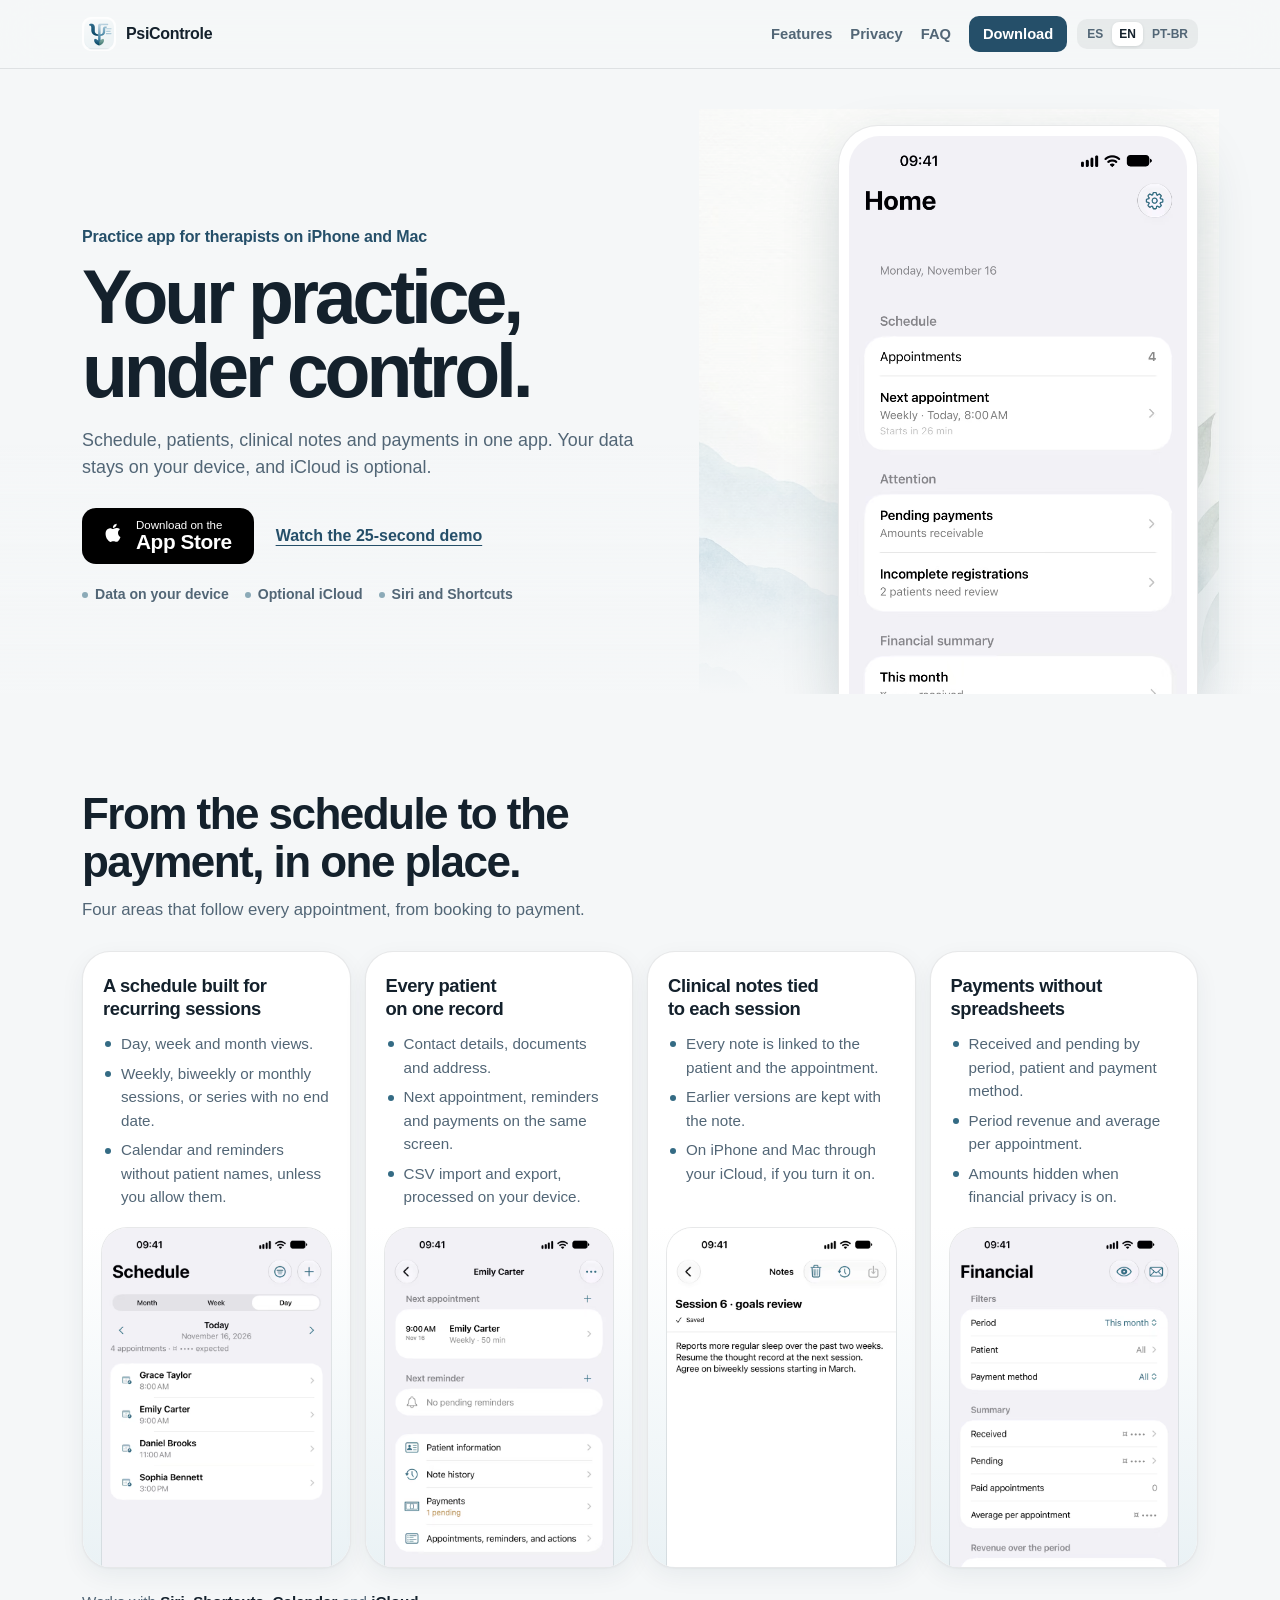
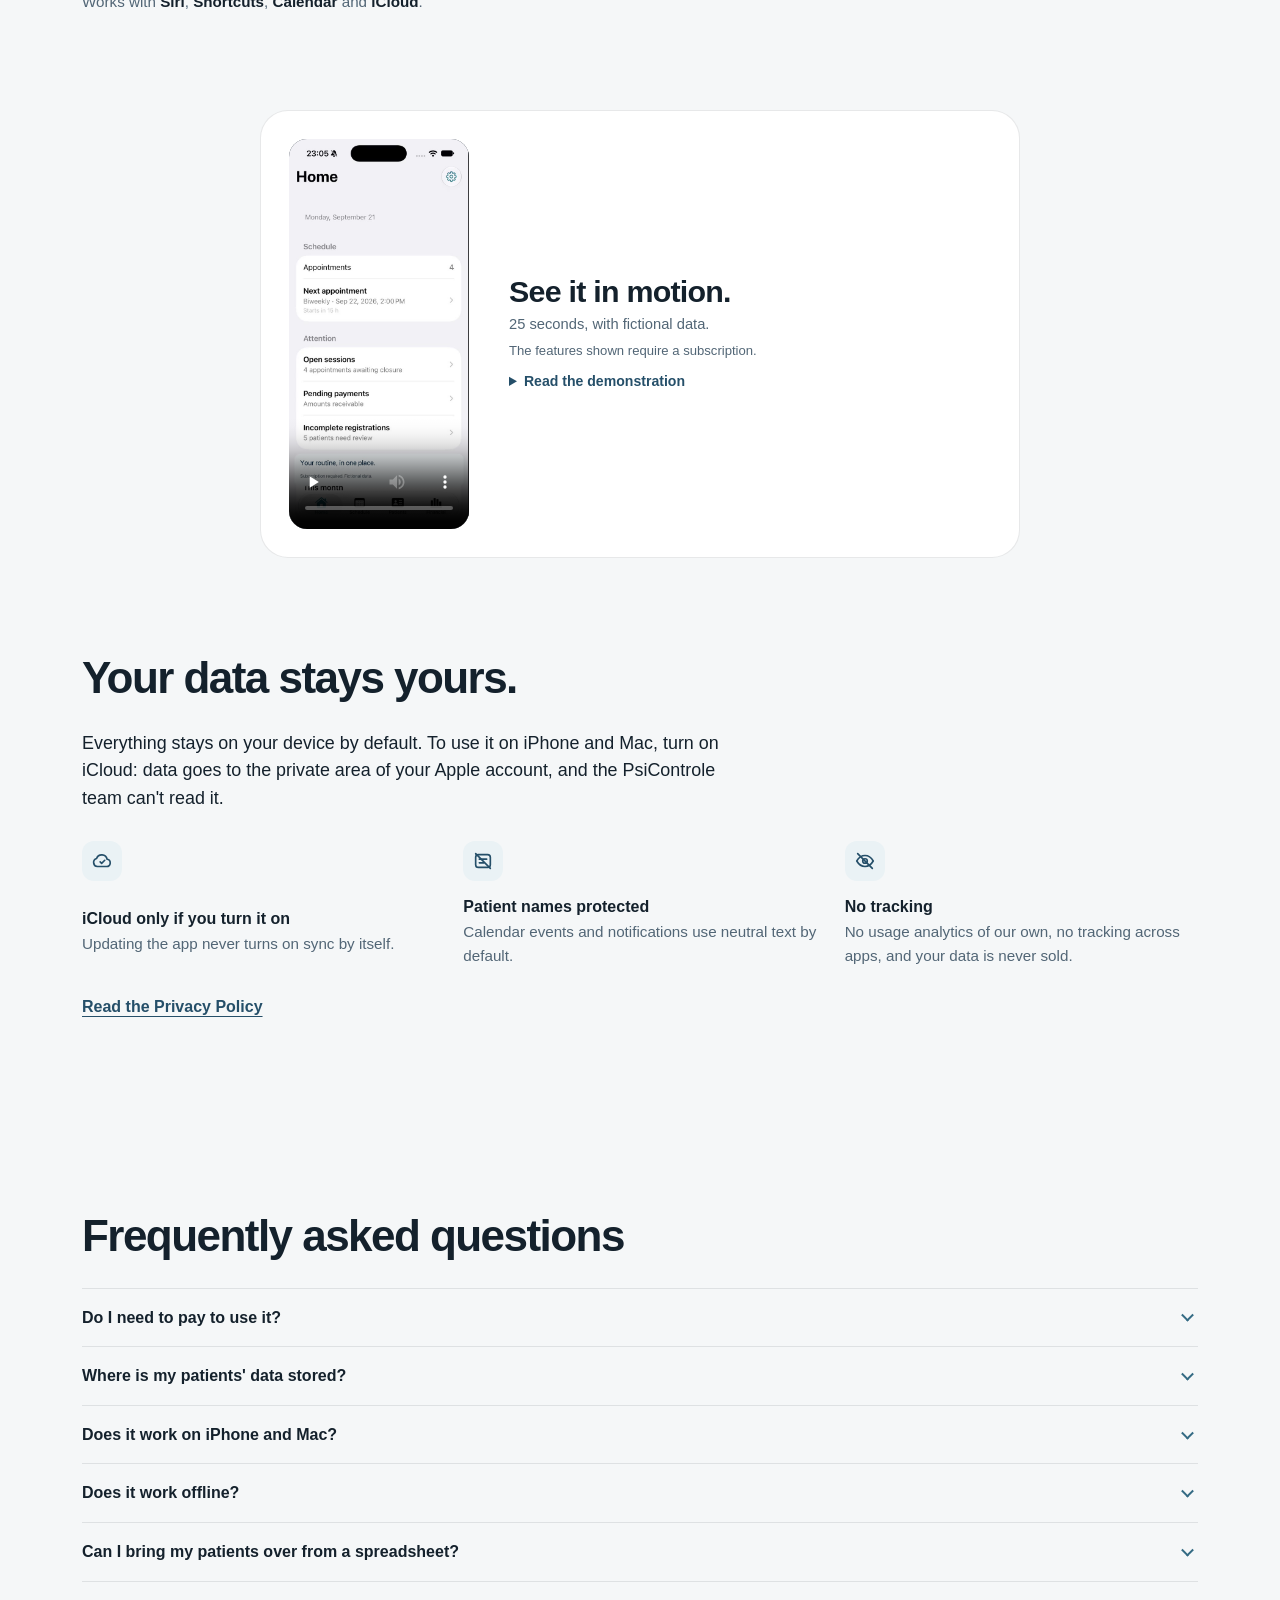
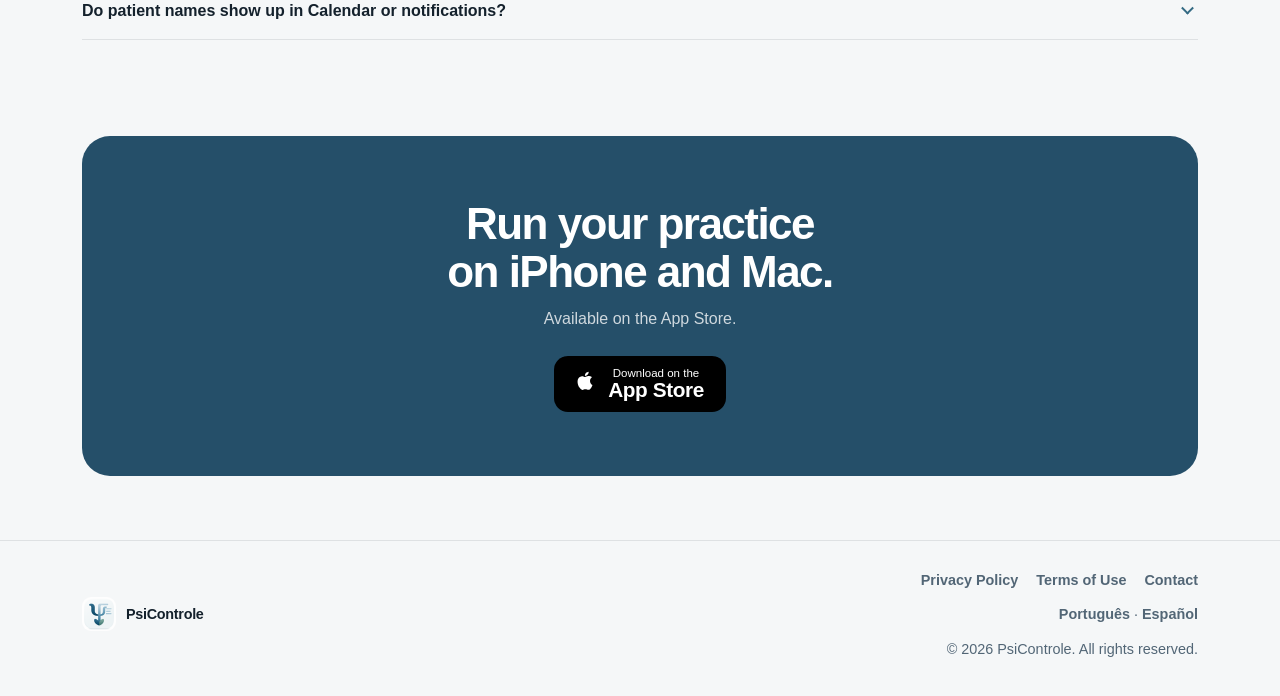
==== commit 68a2ebfe: "chore(site): remove unused screenshots Delete the 33 app screenshots no page references since the fe" ====
--- a/index.html
+++ b/index.html
@@ -57,7 +57,7 @@
 </head>
 <body class="redirect-page">
   <main class="redirect-card" aria-labelledby="redirect-title">
-    <img src="assets/img/brand/brand-mark-68.png" alt="" width="96" height="96">
+    <img src="assets/img/brand/brand-mark-192.png" alt="" width="96" height="96">
     <h1 id="redirect-title">PsiControle</h1>
     <p>Escolha uma versão para abrir o site.</p>
     <div class="redirect-actions" aria-label="Idiomas disponíveis">
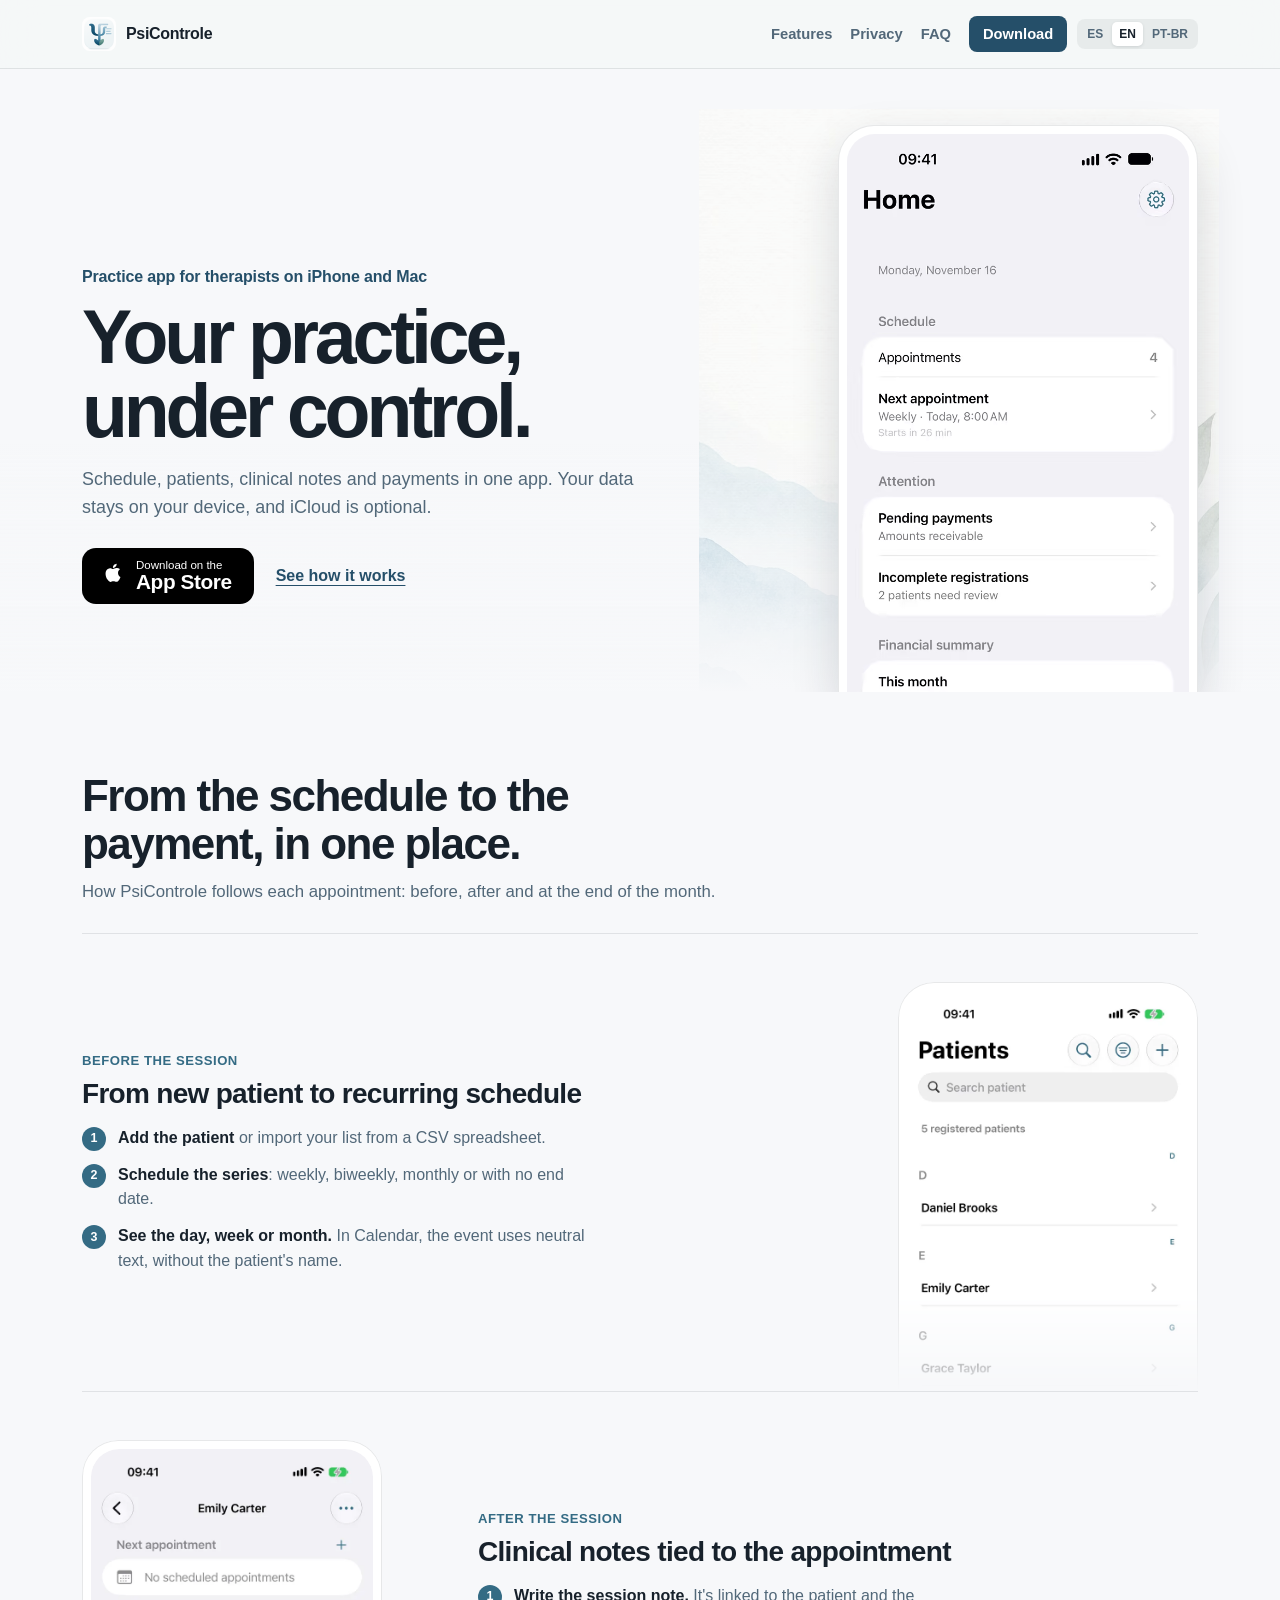
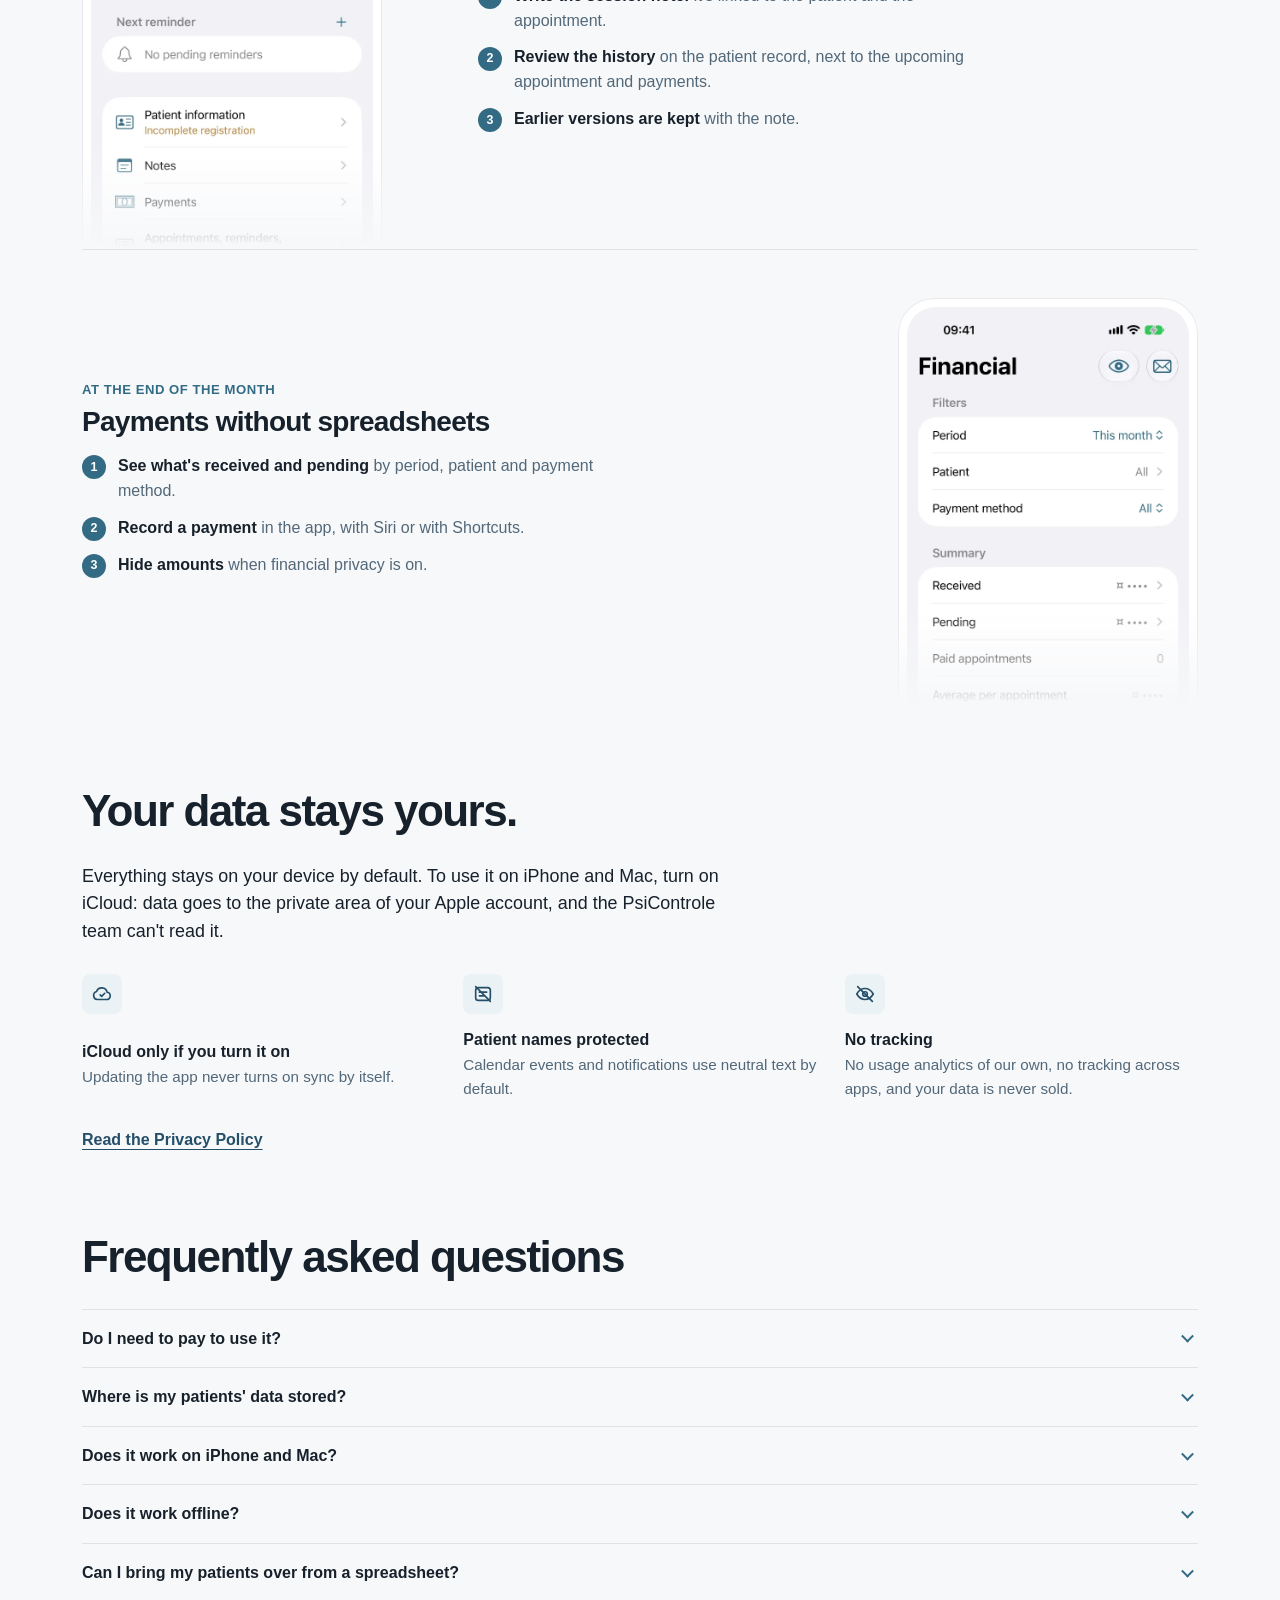
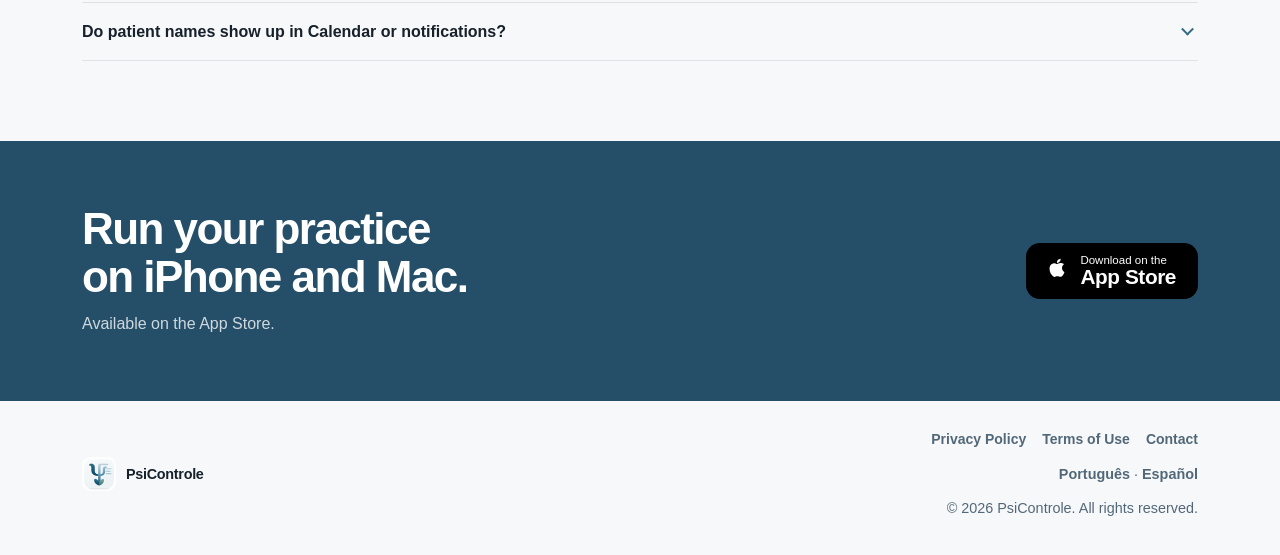
==== commit 5fad3e58: "feat(site): replace the feature tour and demo with three workflow clips The landing now presents thr" ====
--- a/index.html
+++ b/index.html
@@ -8,7 +8,7 @@
   <meta property="og:image" content="https://psicontrole.app.br/assets/img/pt-BR/og.jpg">
   <link rel="icon" href="assets/img/brand/favicon-32.png" sizes="32x32">
   <link rel="apple-touch-icon" href="assets/img/brand/apple-touch-icon.png">
-  <meta name="theme-color" content="#f5f7f8">
+  <meta name="theme-color" content="#f7f8fa">
   <link rel="stylesheet" href="styles.css?v=20261116">
   <script>
     (function () {
--- a/styles.css
+++ b/styles.css
@@ -1,22 +1,30 @@
 /* PsiControle site — one stylesheet for the landings, legal pages and the language chooser.
    Mobile first: base rules target phones; min-width queries add room for tablets and desktops. */
 
+/* Design tokens. Brand colors mirror the app's asset catalog, the same source as
+   psicontrole-motion/src/brand.ts (teal, ink, mist, sage, background). Change them there first. */
 :root {
-  --color-primary: #346b84;
+  --color-primary: #346b84; /* brand teal */
   --color-primary-strong: #254f69;
-  --color-ink: #14212c;
-  --color-secondary: #526676;
-  --color-background: #f5f7f8;
+  --color-ink: #17212b; /* brand ink */
+  --color-secondary: #526879; /* motion secondaryText */
+  --color-background: #f7f8fa; /* brand background */
   --color-surface: #ffffff;
-  --color-mist: #eaf2f5;
-  --color-sage: #c7dbd2;
-  --color-border: rgba(20, 33, 44, 0.1);
+  --color-mist: #eaf2f5; /* brand mist */
+  --color-sage: #c7dbd2; /* brand sage */
+  --color-border: rgba(23, 33, 43, 0.1);
   --color-border-strong: rgba(52, 107, 132, 0.28);
-  --shadow-card: 0 1px 2px rgba(20, 33, 44, 0.04), 0 8px 24px rgba(24, 53, 68, 0.06);
-  --shadow-phone: 0 24px 56px rgba(24, 53, 68, 0.18);
-  --radius-small: 12px;
-  --radius: 18px;
-  --radius-large: 28px;
+  --shadow-card: 0 1px 2px rgba(23, 33, 43, 0.04), 0 8px 24px rgba(23, 33, 43, 0.06);
+  --shadow-phone: 0 20px 48px rgba(23, 33, 43, 0.16);
+
+  /* Three corner sizes: controls, cards, and the device frame (its screen is the frame minus its padding). */
+  --radius-sm: 8px;
+  --radius-md: 14px;
+  --radius-device: 36px;
+  --device-padding: 8px;
+
+  --space-section: 48px;
+  --space-head: 20px;
   --max-width: 1180px;
   --gutter: 20px;
   --header-height: 60px;
@@ -117,7 +125,7 @@
   z-index: 30;
   transform: translateY(-160%);
   padding: 10px 14px;
-  border-radius: var(--radius-small);
+  border-radius: var(--radius-sm);
   color: #fff;
   background: var(--color-ink);
   text-decoration: none;
@@ -175,7 +183,7 @@
   flex-shrink: 0;
   width: 34px;
   height: 34px;
-  border-radius: 9px;
+  border-radius: var(--radius-sm);
 }
 
 .brand-link {
@@ -216,7 +224,7 @@
   align-items: center;
   min-height: 36px;
   padding: 0 14px;
-  border-radius: 10px;
+  border-radius: var(--radius-sm);
   color: #fff;
   background: var(--color-primary-strong);
   font-weight: 650;
@@ -231,13 +239,13 @@
   display: flex;
   gap: 2px;
   padding: 3px;
-  border-radius: 10px;
-  background: rgba(20, 33, 44, 0.06);
+  border-radius: var(--radius-sm);
+  background: rgba(23, 33, 43, 0.06);
 }
 
 .lang-switch a {
   padding: 5px 7px;
-  border-radius: 7px;
+  border-radius: calc(var(--radius-sm) - 3px);
   color: var(--color-secondary);
   text-decoration: none;
   font-size: 0.75rem;
@@ -264,7 +272,7 @@
   gap: 10px;
   min-height: 56px;
   padding: 8px 22px 8px 18px;
-  border-radius: 14px;
+  border-radius: var(--radius-md);
   color: #fff;
   background: #000;
   text-decoration: none;
@@ -305,7 +313,7 @@
   justify-content: center;
   padding: 12px 18px;
   border: 1px solid transparent;
-  border-radius: var(--radius-small);
+  border-radius: var(--radius-sm);
   text-decoration: none;
   font-size: 0.98rem;
   font-weight: 650;
@@ -344,13 +352,14 @@
 
 /* ---------- Sections ---------- */
 
+/* Sections pad only their top, so the gap between two sections is one --space-section, not two. */
 .section {
-  padding: 64px 0;
+  padding-top: var(--space-section);
 }
 
 .section-head {
   max-width: 640px;
-  margin-bottom: 28px;
+  margin-bottom: var(--space-head);
 }
 
 .section-head p {
@@ -418,33 +427,6 @@
   margin-top: 26px;
 }
 
-.facts {
-  display: flex;
-  flex-wrap: wrap;
-  gap: 6px 16px;
-  margin-top: 20px;
-  padding: 0;
-  list-style: none;
-  color: var(--color-secondary);
-  font-size: 0.88rem;
-  font-weight: 550;
-}
-
-.facts li {
-  display: inline-flex;
-  align-items: center;
-  gap: 7px;
-}
-
-.facts li::before {
-  content: "";
-  width: 6px;
-  height: 6px;
-  border-radius: 50%;
-  background: var(--color-primary);
-  opacity: 0.55;
-}
-
 .hero-device {
   justify-self: center;
   width: min(100%, 330px);
@@ -468,180 +450,115 @@
 }
 
 .phone {
-  padding: 10px;
+  padding: var(--device-padding);
   border: 1px solid var(--color-border);
-  border-radius: 40px;
+  border-radius: var(--radius-device);
   background: var(--color-surface);
   box-shadow: var(--shadow-phone);
 }
 
-.phone img {
+.phone img,
+.phone video {
+  display: block;
   width: 100%;
-  border-radius: 31px;
-}
-
-/* ---------- Feature tour ---------- */
-
-.tour-tabs {
-  display: flex;
-  gap: 2px;
-  margin-bottom: 18px;
-  padding: 3px;
-  border-radius: 12px;
-  background: rgba(20, 33, 44, 0.06);
-}
-
-.tour-tabs a {
-  flex: 1;
-  padding: 8px 4px;
-  border-radius: 9px;
-  color: var(--color-secondary);
-  text-align: center;
-  text-decoration: none;
-  font-size: 0.86rem;
+  --screen-radius: calc(var(--radius-device) - var(--device-padding));
+  border-radius: var(--screen-radius);
+}
+
+/* ---------- Workflows ----------
+   Three moments of an appointment. Each is text plus one phone, cropped to the top of the screen.
+   The phone slot can hold an <img> or a muted looping <video> from psicontrole-motion. */
+
+.flow {
+  display: grid;
+  gap: 24px;
+  padding: 32px 0;
+  border-top: 1px solid var(--color-border);
+}
+
+.flow:last-child {
+  padding-bottom: 0;
+}
+
+.flow-eyebrow {
+  margin-bottom: 6px;
+  color: var(--color-primary);
+  font-size: 0.82rem;
   font-weight: 650;
-}
-
-.tour-tabs a[aria-current="true"] {
-  color: var(--color-ink);
-  background: var(--color-surface);
-  box-shadow: 0 1px 3px rgba(20, 33, 44, 0.12);
-}
-
-.tour-track {
+  letter-spacing: 0.04em;
+  text-transform: uppercase;
+}
+
+.flow h3 {
+  font-size: clamp(1.35rem, 5.4vw, 1.75rem);
+  line-height: 1.15;
+  letter-spacing: -0.025em;
+}
+
+/* Numbered steps share the motion notices' numbered marker. */
+.flow-steps {
   display: grid;
-  grid-auto-flow: column;
-  grid-auto-columns: 86%;
-  gap: 14px;
-  margin: 0 calc(var(--gutter) * -1);
-  padding: 4px var(--gutter) 12px;
-  overflow-x: auto;
-  scroll-snap-type: x mandatory;
-  scroll-padding: 0 var(--gutter);
-  scrollbar-width: none;
-  overscroll-behavior-x: contain;
-}
-
-.tour-track::-webkit-scrollbar {
-  display: none;
-}
-
-.tour-panel {
-  display: flex;
-  flex-direction: column;
-  scroll-snap-align: start;
-  overflow: hidden;
-  border: 1px solid var(--color-border);
-  border-radius: var(--radius-large);
-  background: var(--color-surface);
-  box-shadow: var(--shadow-card);
-}
-
-.tour-text {
-  padding: 22px 22px 18px;
-}
-
-.tour-text ul {
-  margin-top: 12px;
+  gap: 12px;
+  margin-top: 16px;
   padding: 0;
   list-style: none;
+  counter-reset: step;
   color: var(--color-secondary);
-  font-size: 0.95rem;
-}
-
-.tour-text li {
+}
+
+.flow-steps li {
   position: relative;
-  padding-left: 18px;
-}
-
-.tour-text li + li {
-  margin-top: 6px;
-}
-
-.tour-text li::before {
-  content: "";
+  padding-left: 36px;
+  counter-increment: step;
+}
+
+.flow-steps li::before {
+  content: counter(step);
   position: absolute;
-  left: 2px;
-  top: 0.62em;
-  width: 6px;
-  height: 6px;
+  left: 0;
+  top: 0.1em;
+  display: grid;
+  place-items: center;
+  width: 24px;
+  height: 24px;
   border-radius: 50%;
+  color: #fff;
   background: var(--color-primary);
-}
-
-/* The screenshot sits at the bottom of the card, cropped to its top half. */
-.tour-shot {
-  margin-top: auto;
-  padding: 0 22px;
-  background: linear-gradient(180deg, var(--color-surface), var(--color-mist));
-}
-
-.tour-shot img {
-  height: 380px;
+  font-size: 0.78rem;
+  font-weight: 700;
+}
+
+.flow-steps strong {
+  color: var(--color-ink);
+  font-weight: 650;
+}
+
+.flow-media {
+  justify-self: center;
+  width: min(100%, 260px);
+}
+
+/* A phone cut off at the bottom: only the top of the screen shows. */
+.phone-crop {
+  border-bottom: 0;
+  border-bottom-left-radius: 0;
+  border-bottom-right-radius: 0;
+  padding-bottom: 0;
+  box-shadow: none;
+  background: var(--color-surface);
+  -webkit-mask-image: linear-gradient(180deg, #000 75%, transparent);
+  mask-image: linear-gradient(180deg, #000 75%, transparent);
+}
+
+.phone-crop img,
+.phone-crop video {
   width: 100%;
+  height: 360px;
   object-fit: cover;
   object-position: top;
-  border: 1px solid var(--color-border);
-  border-bottom: 0;
-  border-radius: 26px 26px 0 0;
-}
-
-.works-with {
-  margin-top: 22px;
-  color: var(--color-secondary);
-  font-size: 0.95rem;
-}
-
-.works-with strong {
-  color: var(--color-ink);
-  font-weight: 650;
-}
-
-/* ---------- Demo ---------- */
-
-.demo {
-  display: grid;
-  grid-template-columns: minmax(0, 1fr) 112px;
-  gap: 16px;
-  align-items: center;
-  padding: 18px;
-  border: 1px solid var(--color-border);
-  border-radius: var(--radius-large);
-  background: var(--color-surface);
-}
-
-.demo h2 {
-  font-size: 1.3rem;
-  letter-spacing: -0.025em;
-}
-
-.demo p {
-  margin-top: 6px;
-  color: var(--color-secondary);
-  font-size: 0.92rem;
-  line-height: 1.45;
-}
-
-.demo .demo-note {
-  font-size: 0.82rem;
-}
-
-.demo details {
-  margin-top: 10px;
-  color: var(--color-secondary);
-  font-size: 0.88rem;
-}
-
-.demo summary {
-  cursor: pointer;
-  color: var(--color-primary-strong);
-  font-weight: 600;
-}
-
-.product-demo {
-  width: 100%;
-  border-radius: 18px;
-  background: var(--color-ink);
+  border-bottom-left-radius: 0;
+  border-bottom-right-radius: 0;
+  clip-path: inset(0 round var(--screen-radius) var(--screen-radius) 0 0);
 }
 
 /* ---------- Privacy ---------- */
@@ -672,7 +589,7 @@
   place-items: center;
   width: 40px;
   height: 40px;
-  border-radius: 12px;
+  border-radius: var(--radius-sm);
   color: var(--color-primary-strong);
   background: var(--color-mist);
 }
@@ -750,13 +667,10 @@
 
 /* ---------- Final call to action ---------- */
 
+/* A full-width band that closes the page: centered on phones, a text-and-button row on wider screens. */
 .final-cta {
-  padding: 0 0 64px;
-}
-
-.final-cta-card {
-  padding: 40px 24px;
-  border-radius: var(--radius-large);
+  margin-top: var(--space-section);
+  padding: 48px 0;
   color: #fff;
   background: var(--color-primary-strong);
   text-align: center;
@@ -790,13 +704,17 @@
   margin: 0 auto;
   padding: 0 var(--gutter);
   display: grid;
+  justify-items: center;
   gap: 16px;
+  text-align: center;
 }
 
 .footer-links {
   display: flex;
   flex-wrap: wrap;
-  gap: 8px 18px;
+  justify-content: center;
+  gap: 8px 16px;
+  font-size: 0.875rem;
 }
 
 .footer-links a {
@@ -855,7 +773,7 @@
 .legal-card {
   padding: 20px;
   border: 1px solid var(--color-border);
-  border-radius: var(--radius);
+  border-radius: var(--radius-md);
   background: var(--color-surface);
   box-shadow: var(--shadow-card);
 }
@@ -922,7 +840,7 @@
   width: min(100%, 440px);
   padding: 28px;
   border: 1px solid var(--color-border);
-  border-radius: var(--radius);
+  border-radius: var(--radius-md);
   background: var(--color-surface);
   box-shadow: var(--shadow-card);
   text-align: center;
@@ -960,28 +878,34 @@
     --header-height: 68px;
   }
 
-  .section {
-    padding: 96px 0;
-  }
-
-  .tour-track {
-    grid-auto-columns: 46%;
-  }
-
-  .demo {
-    max-width: 760px;
-    margin: 0 auto;
-    grid-template-columns: 180px minmax(0, 1fr);
-    gap: 40px;
-    padding: 28px 40px 28px 28px;
-  }
-
-  .demo .product-demo {
+  :root {
+    --space-section: 80px;
+    --space-head: 28px;
+  }
+
+  /* Text and phone side by side; the middle workflow mirrors so the page reads in a zigzag. */
+  .flow {
+    grid-template-columns: minmax(0, 1fr) 280px;
+    align-items: center;
+    gap: 56px;
+    padding: 48px 0 0;
+  }
+
+  .flow:nth-of-type(even) {
+    grid-template-columns: 280px minmax(0, 1fr);
+  }
+
+  .flow:nth-of-type(even) .flow-media {
     order: -1;
   }
 
-  .demo h2 {
-    font-size: 1.9rem;
+  .flow-media {
+    width: 280px;
+  }
+
+  .flow-text {
+    max-width: 520px;
+    padding-bottom: 48px;
   }
 
   .privacy-list {
@@ -993,18 +917,42 @@
     grid-template-columns: 1fr;
   }
 
+  .final-cta {
+    padding: 64px 0;
+    text-align: left;
+  }
+
+  .final-cta-card h2 {
+    margin: 0;
+  }
+
   .final-cta-card {
-    padding: 64px 40px;
+    display: grid;
+    grid-template-columns: minmax(0, 1fr) auto;
+    align-items: center;
+    column-gap: 32px;
+  }
+
+  .final-cta-card .app-store-badge {
+    grid-column: 2;
+    grid-row: 1 / span 2;
+    margin-top: 0;
   }
 
   .footer-inner {
     grid-template-columns: auto 1fr;
     align-items: center;
+    justify-items: stretch;
+    text-align: left;
   }
 
   .footer-meta {
     justify-items: end;
     text-align: right;
+  }
+
+  .footer-links {
+    justify-content: flex-end;
   }
 
   .legal-card {
@@ -1044,29 +992,22 @@
     height: 560px;
   }
 
-  /* Desktop shows all four panels side by side; the tabs are only for swiping. */
-  .tour-tabs {
-    display: none;
-  }
-
-  .tour-track {
-    grid-auto-flow: row;
-    grid-template-columns: repeat(4, minmax(0, 1fr));
-    margin: 0;
-    padding: 0;
-    overflow: visible;
-  }
-
-  .tour-shot {
-    padding: 0 18px;
-  }
-
-  .tour-text {
-    padding: 22px 20px 18px;
-  }
-
-  .tour-shot img {
-    height: 340px;
+  .flow {
+    grid-template-columns: minmax(0, 1fr) 300px;
+    gap: 96px;
+  }
+
+  .flow:nth-of-type(even) {
+    grid-template-columns: 300px minmax(0, 1fr);
+  }
+
+  .flow-media {
+    width: 300px;
+  }
+
+  .phone-crop img,
+  .phone-crop video {
+    height: 400px;
   }
 }
 
@@ -1081,3 +1022,8 @@
     transition: none !important;
   }
 }
+
+/* The landing's teal band already separates the footer. */
+main:has(.final-cta) + .site-footer {
+  border-top: 0;
+}
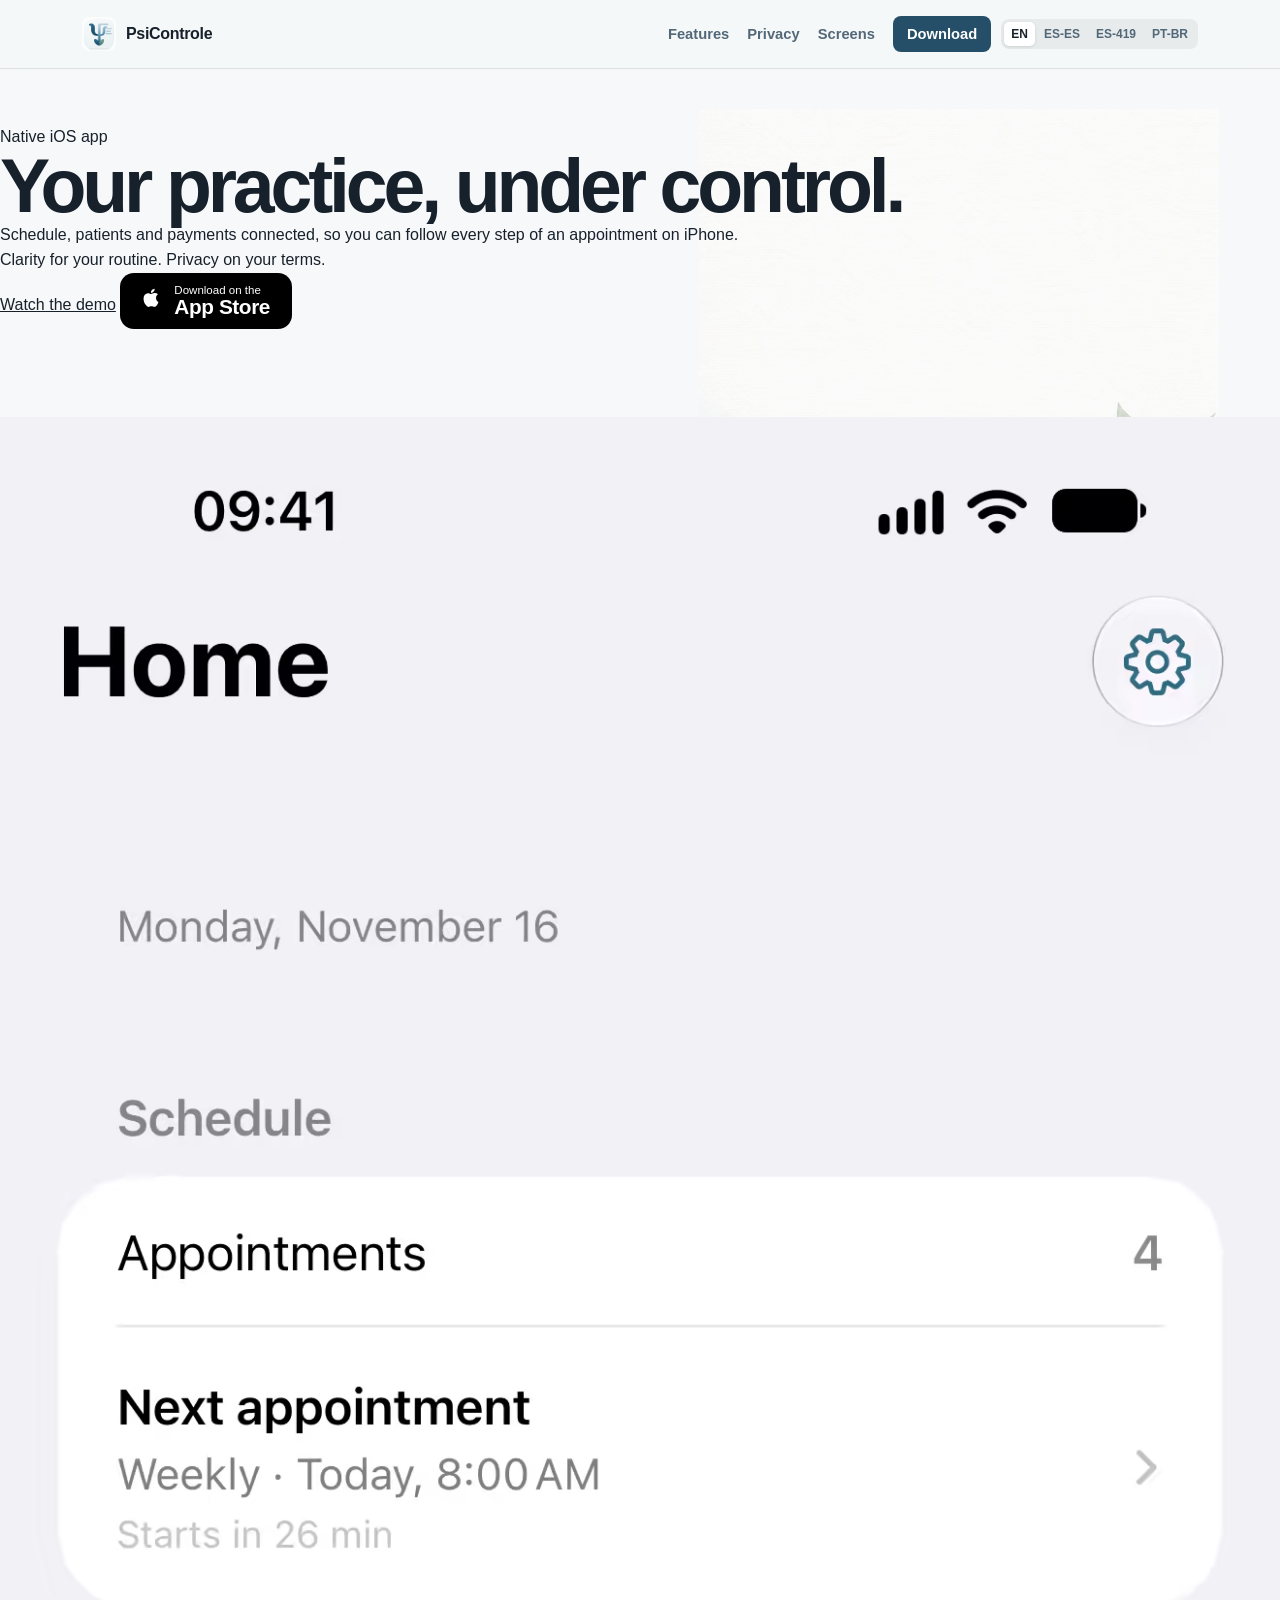
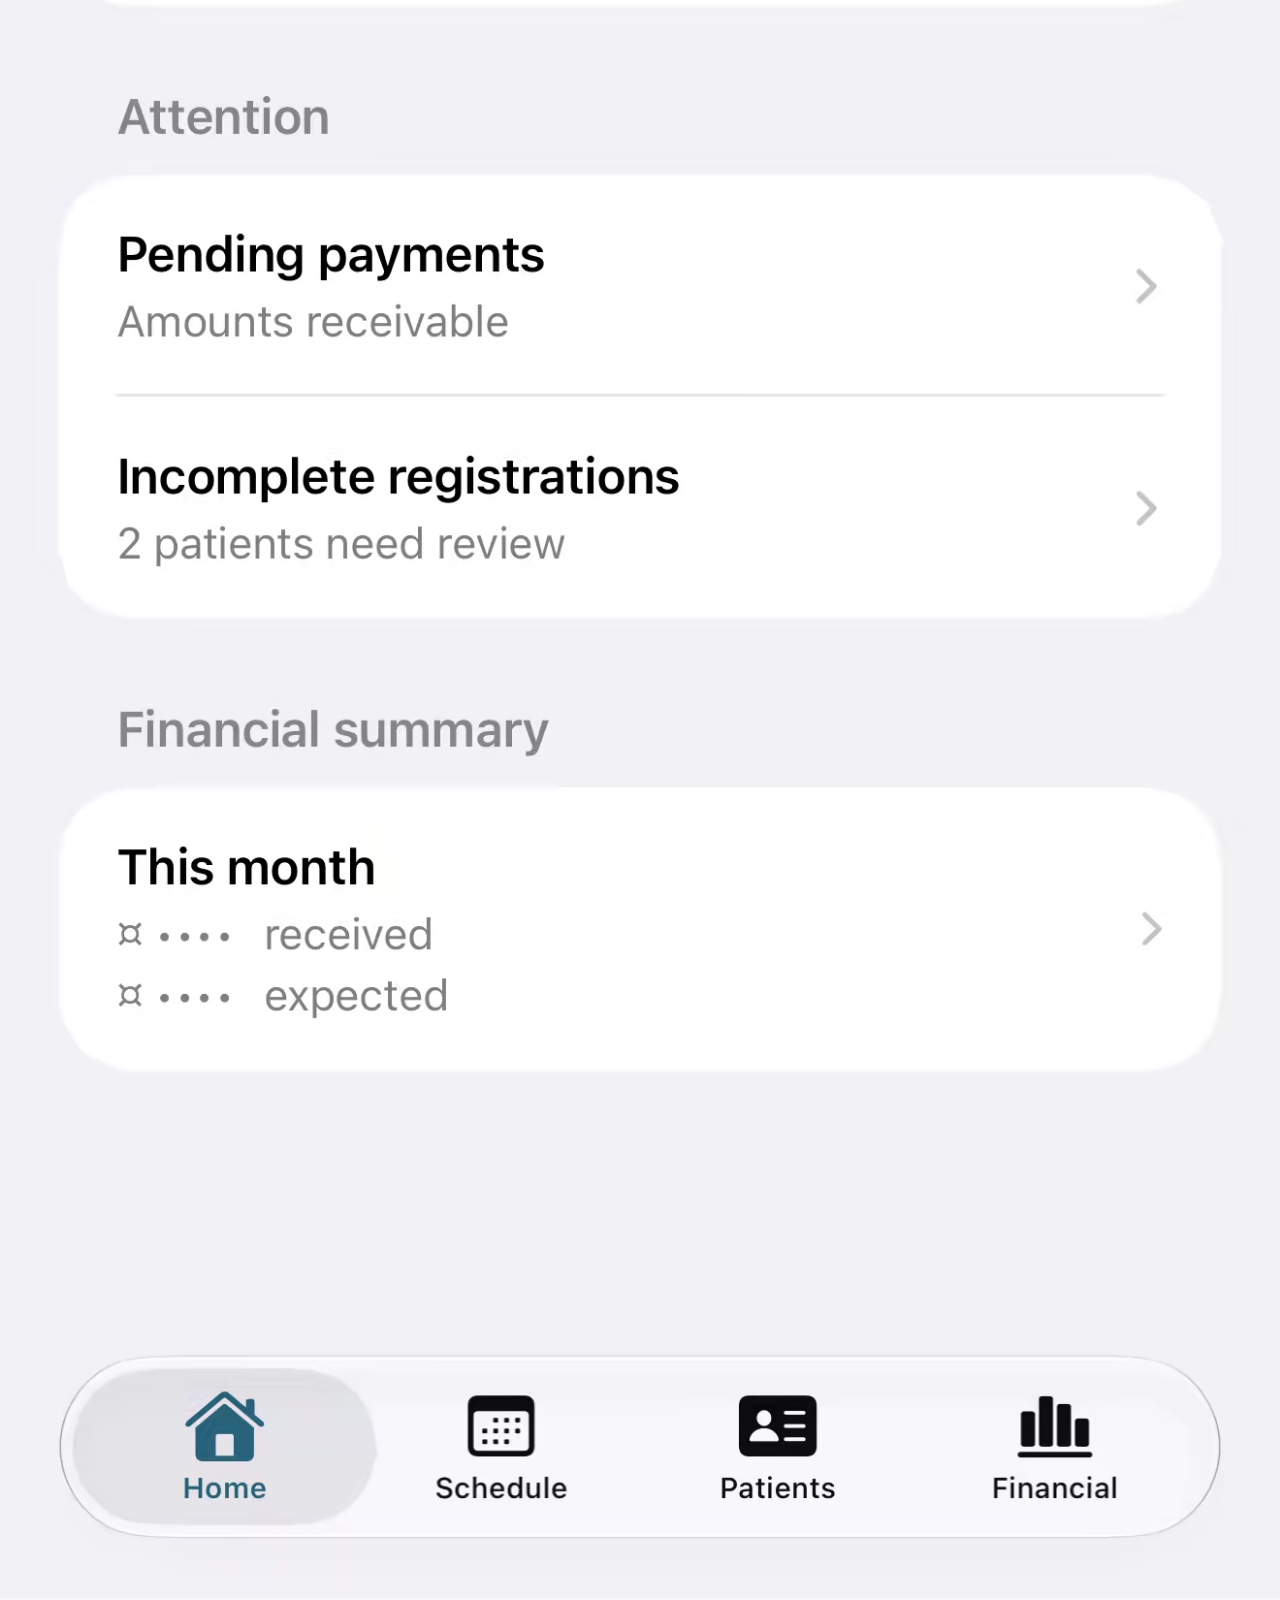
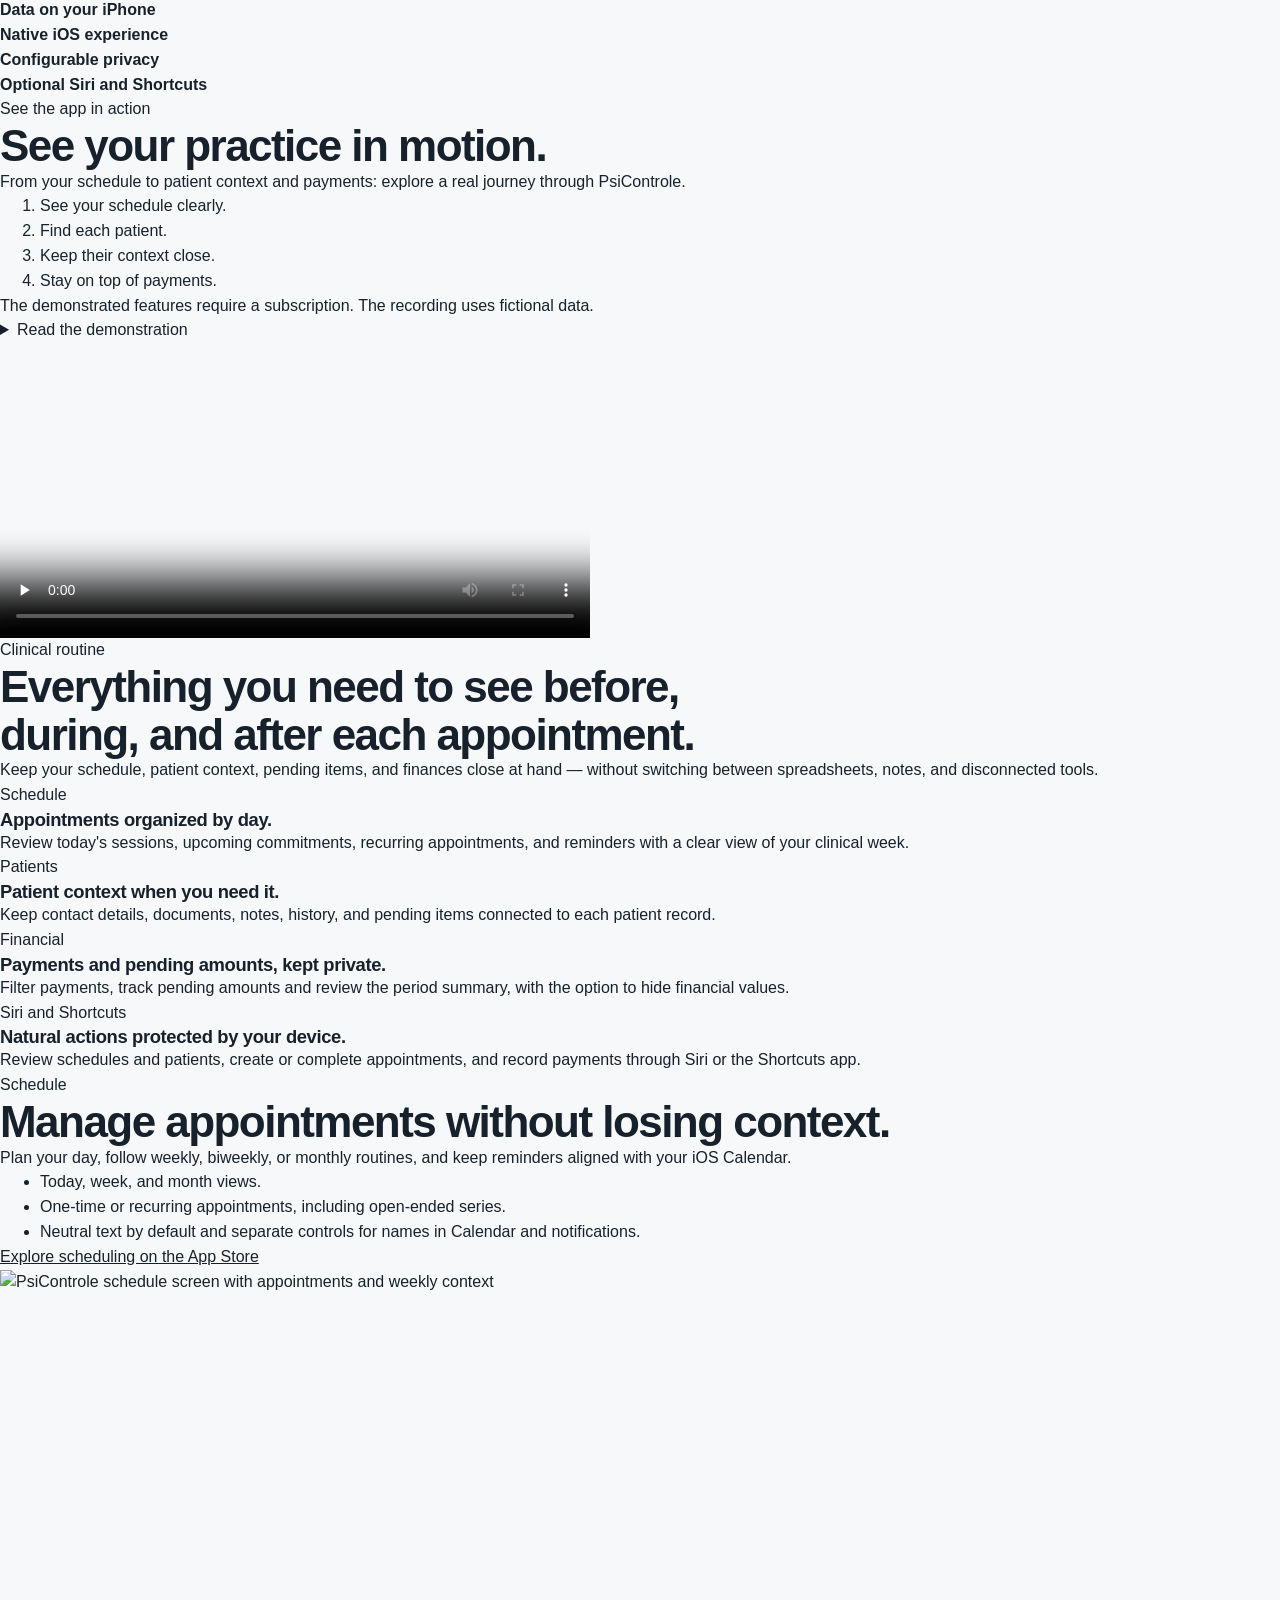
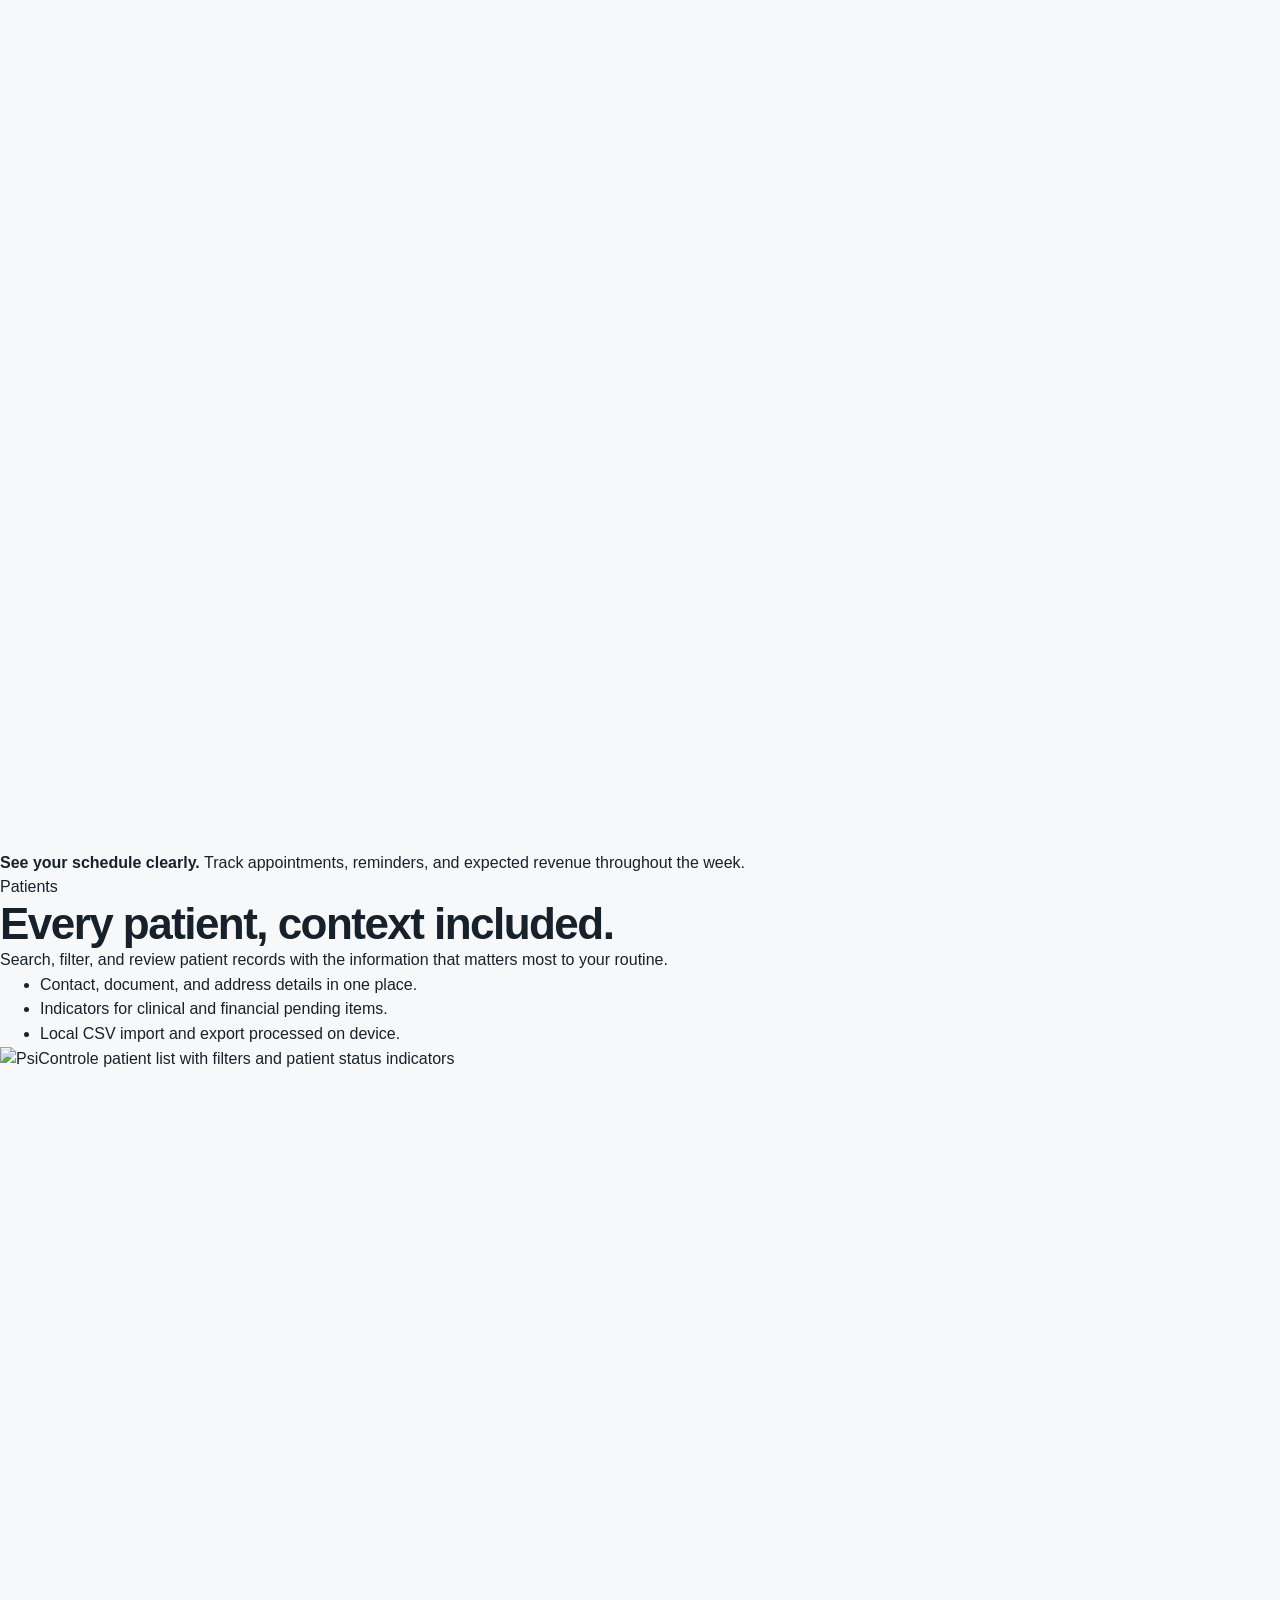
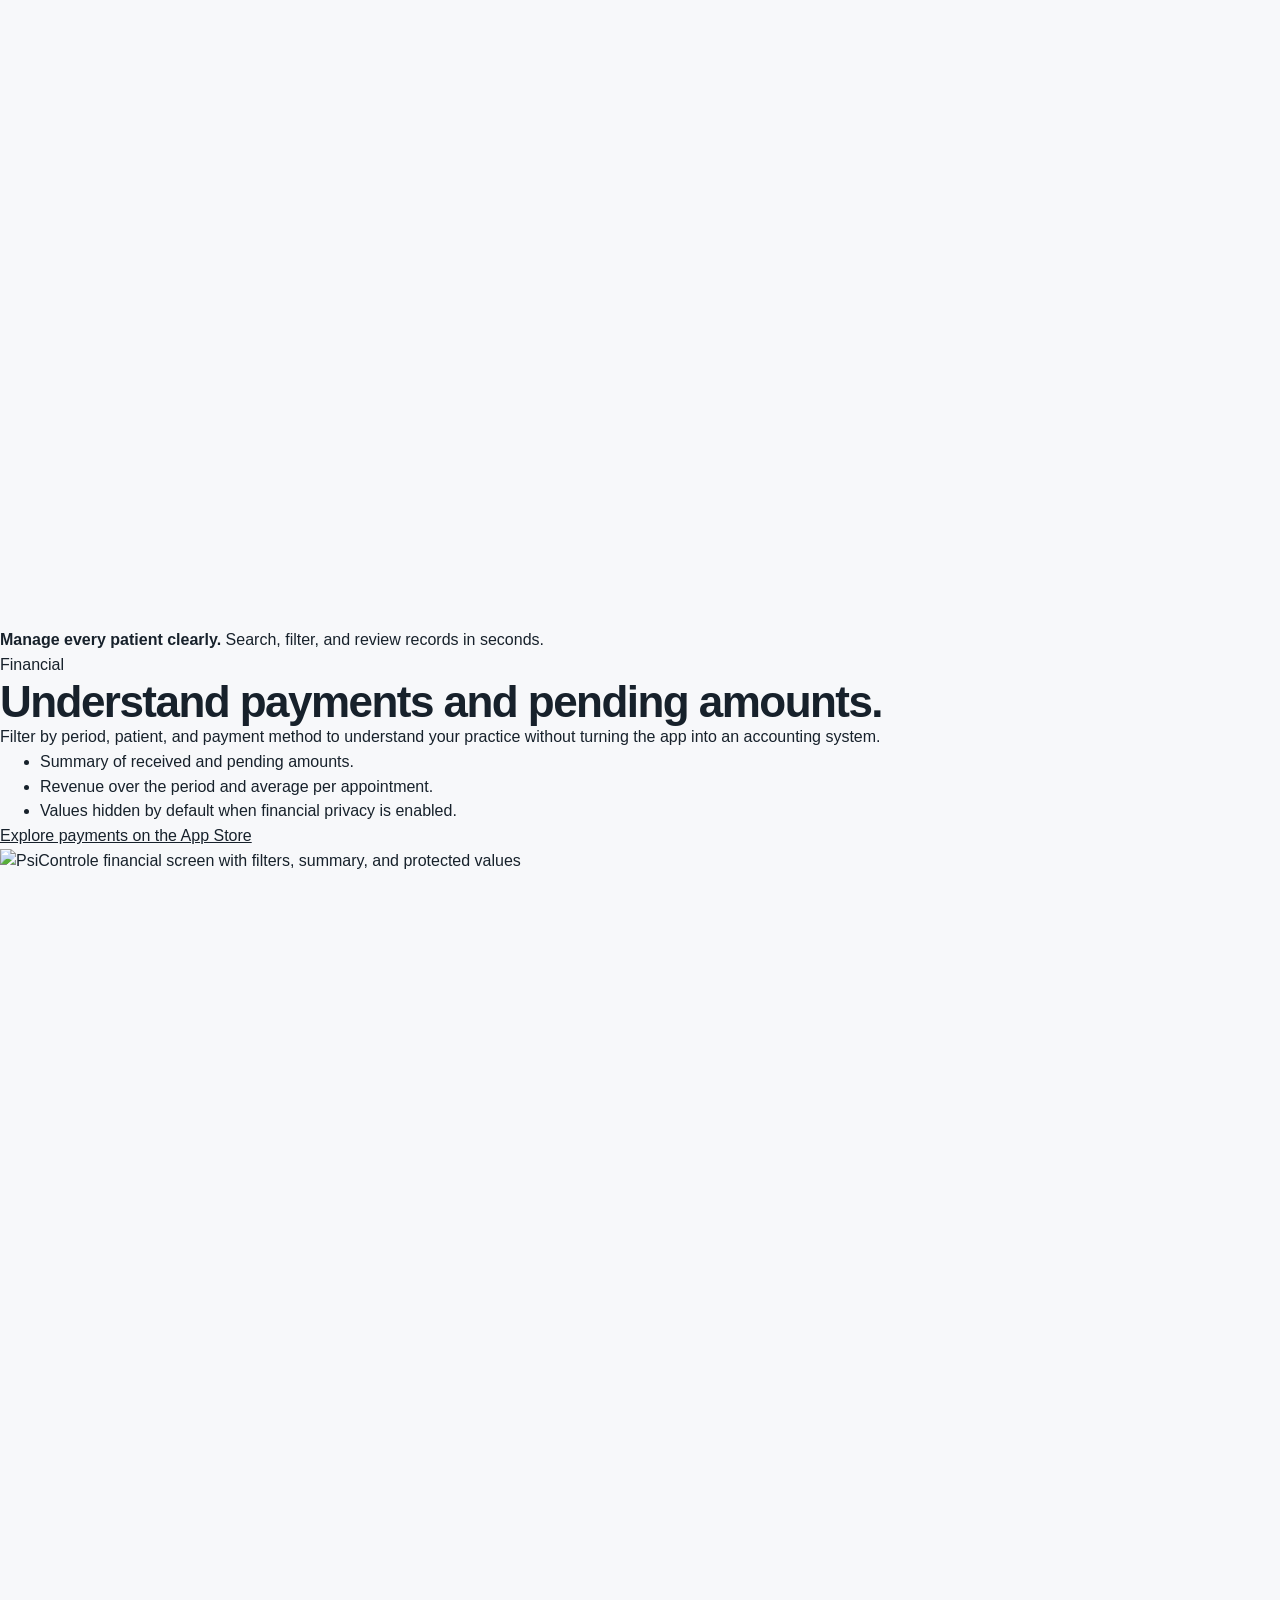
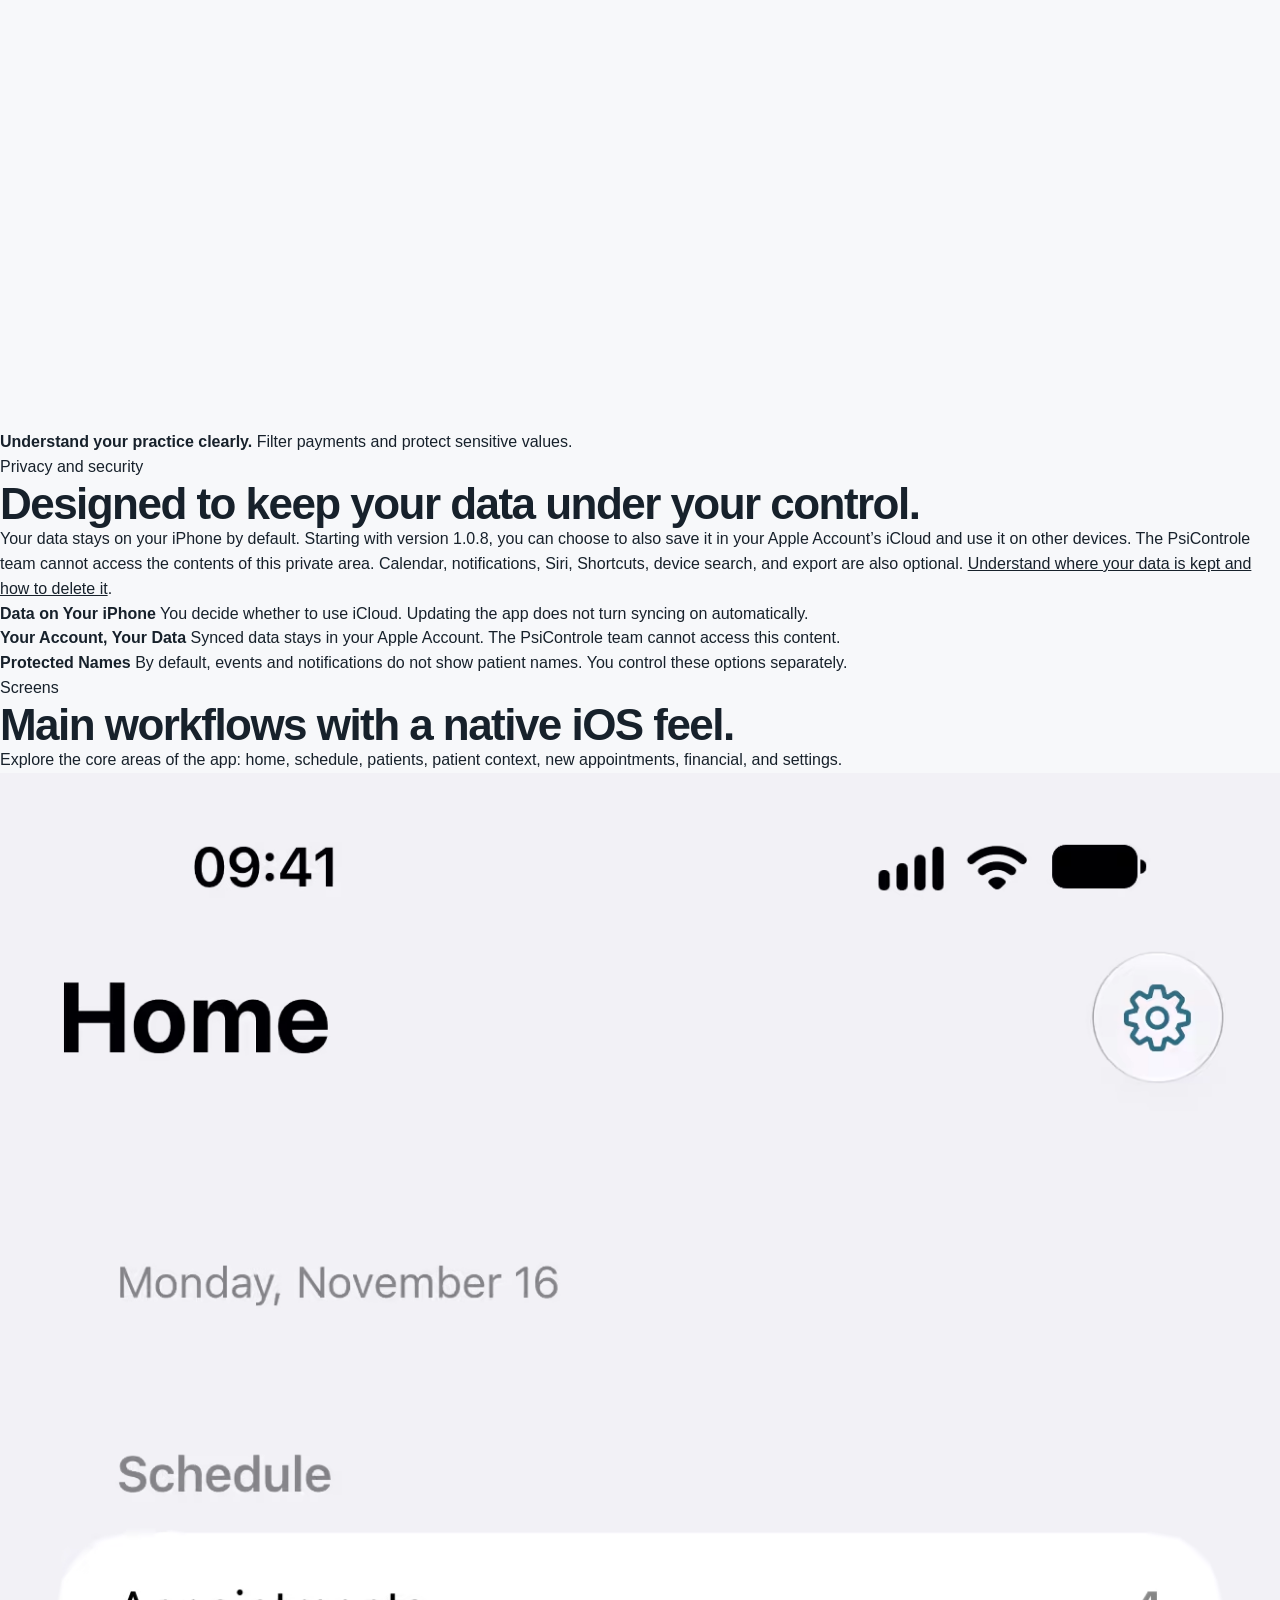
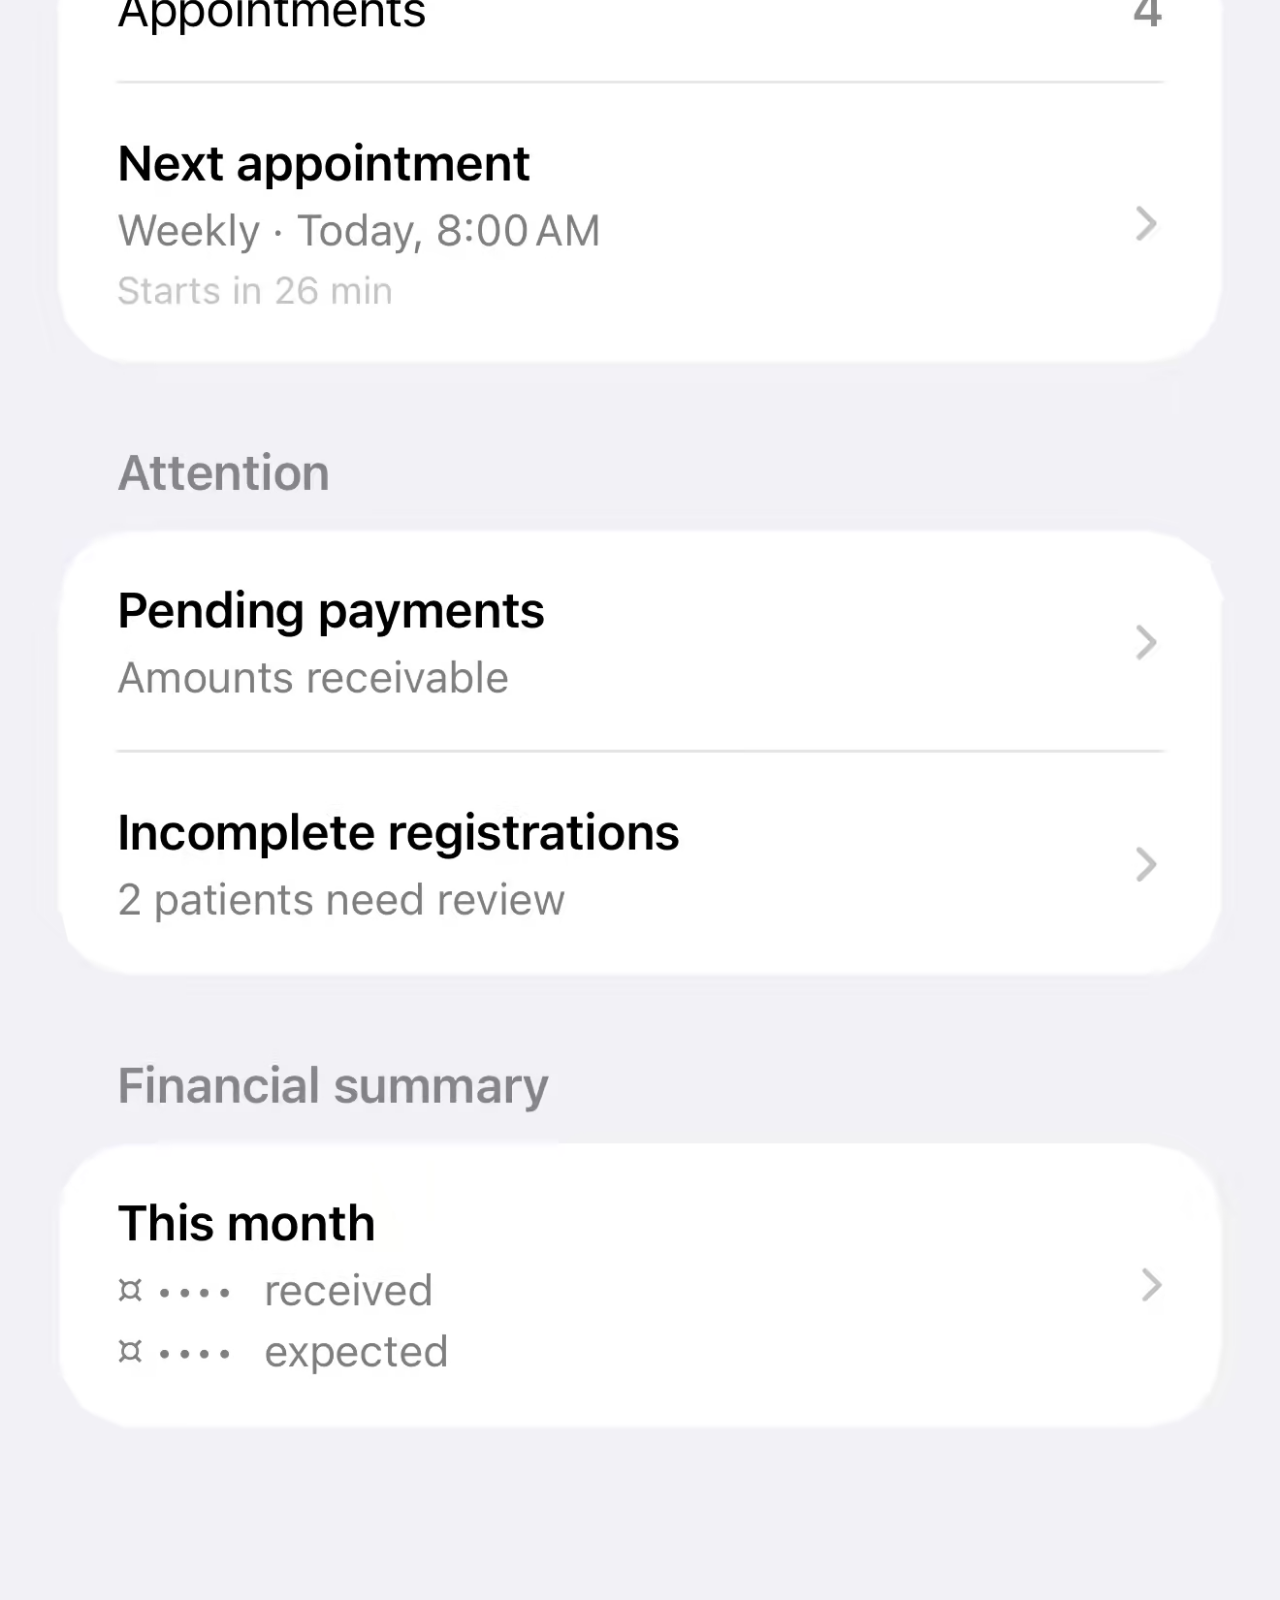
==== commit 9a546536: "feat(seo): link es-419 in selectors, hreflang and sitemap Add ES-419 to every language selector and " ====
--- a/index.html
+++ b/index.html
@@ -3,13 +3,11 @@
 <head>
   <meta charset="UTF-8">
   <meta name="viewport" content="width=device-width, initial-scale=1.0">
-  <title>PsiControle: app para psicólogos no iPhone e no Mac</title>
-  <meta name="description" content="Agenda, pacientes, notas clínicas e recebimentos para psicólogos no iPhone e no Mac. Disponível em português, inglês e espanhol.">
-  <meta property="og:image" content="https://psicontrole.app.br/assets/img/pt-BR/og.jpg">
-  <link rel="icon" href="assets/img/brand/favicon-32.png" sizes="32x32">
-  <link rel="apple-touch-icon" href="assets/img/brand/apple-touch-icon.png">
-  <meta name="theme-color" content="#f7f8fa">
-  <link rel="stylesheet" href="styles.css?v=20261116">
+  <title>PsiControle</title>
+  <meta name="description" content="PsiControle — agenda clínica, pacientes e recebíveis no seu iPhone.">
+  <link rel="canonical" href="pt-BR/">
+  <link rel="icon" href="assets/img/brand/app-icon.png">
+  <link rel="stylesheet" href="styles.css?v=20260716">
   <script>
     (function () {
       var savedLanguage = "";
@@ -34,12 +32,16 @@
 
       if (savedLanguage === "es-es") {
         target = "es-ES/";
+      } else if (savedLanguage === "es-419") {
+        target = "es-419/";
       } else if (savedLanguage === "en") {
         target = "en/";
       } else if (savedLanguage === "pt-br") {
         target = "pt-BR/";
-      } else if (browserLanguage.indexOf("es") === 0) {
+      } else if (browserLanguage === "es" || browserLanguage.indexOf("es-es") === 0) {
         target = "es-ES/";
+      } else if (browserLanguage.indexOf("es-") === 0) {
+        target = "es-419/";
       } else if (browserLanguage.indexOf("en") === 0) {
         target = "en/";
       }
@@ -47,22 +49,16 @@
       window.location.replace(target);
     })();
   </script>
-  <!-- seo:start -->
-  <link rel="canonical" href="https://psicontrole.app.br/">
-  <link rel="alternate" hreflang="pt-BR" href="https://psicontrole.app.br/pt-BR/">
-  <link rel="alternate" hreflang="en" href="https://psicontrole.app.br/en/">
-  <link rel="alternate" hreflang="es-ES" href="https://psicontrole.app.br/es-ES/">
-  <link rel="alternate" hreflang="x-default" href="https://psicontrole.app.br/">
-  <!-- seo:end -->
 </head>
 <body class="redirect-page">
   <main class="redirect-card" aria-labelledby="redirect-title">
-    <img src="assets/img/brand/brand-mark-192.png" alt="" width="96" height="96">
+    <img src="assets/img/brand/brand-mark.png" alt="" width="96" height="96">
     <h1 id="redirect-title">PsiControle</h1>
     <p>Escolha uma versão para abrir o site.</p>
     <div class="redirect-actions" aria-label="Idiomas disponíveis">
       <a class="button button-primary" href="pt-BR/">Português</a>
       <a class="button button-secondary" href="es-ES/" lang="es-ES">Español (España)</a>
+      <a class="button button-secondary" href="es-419/" lang="es-419">Español (Latinoamérica)</a>
       <a class="button button-secondary" href="en/">English</a>
     </div>
   </main>
